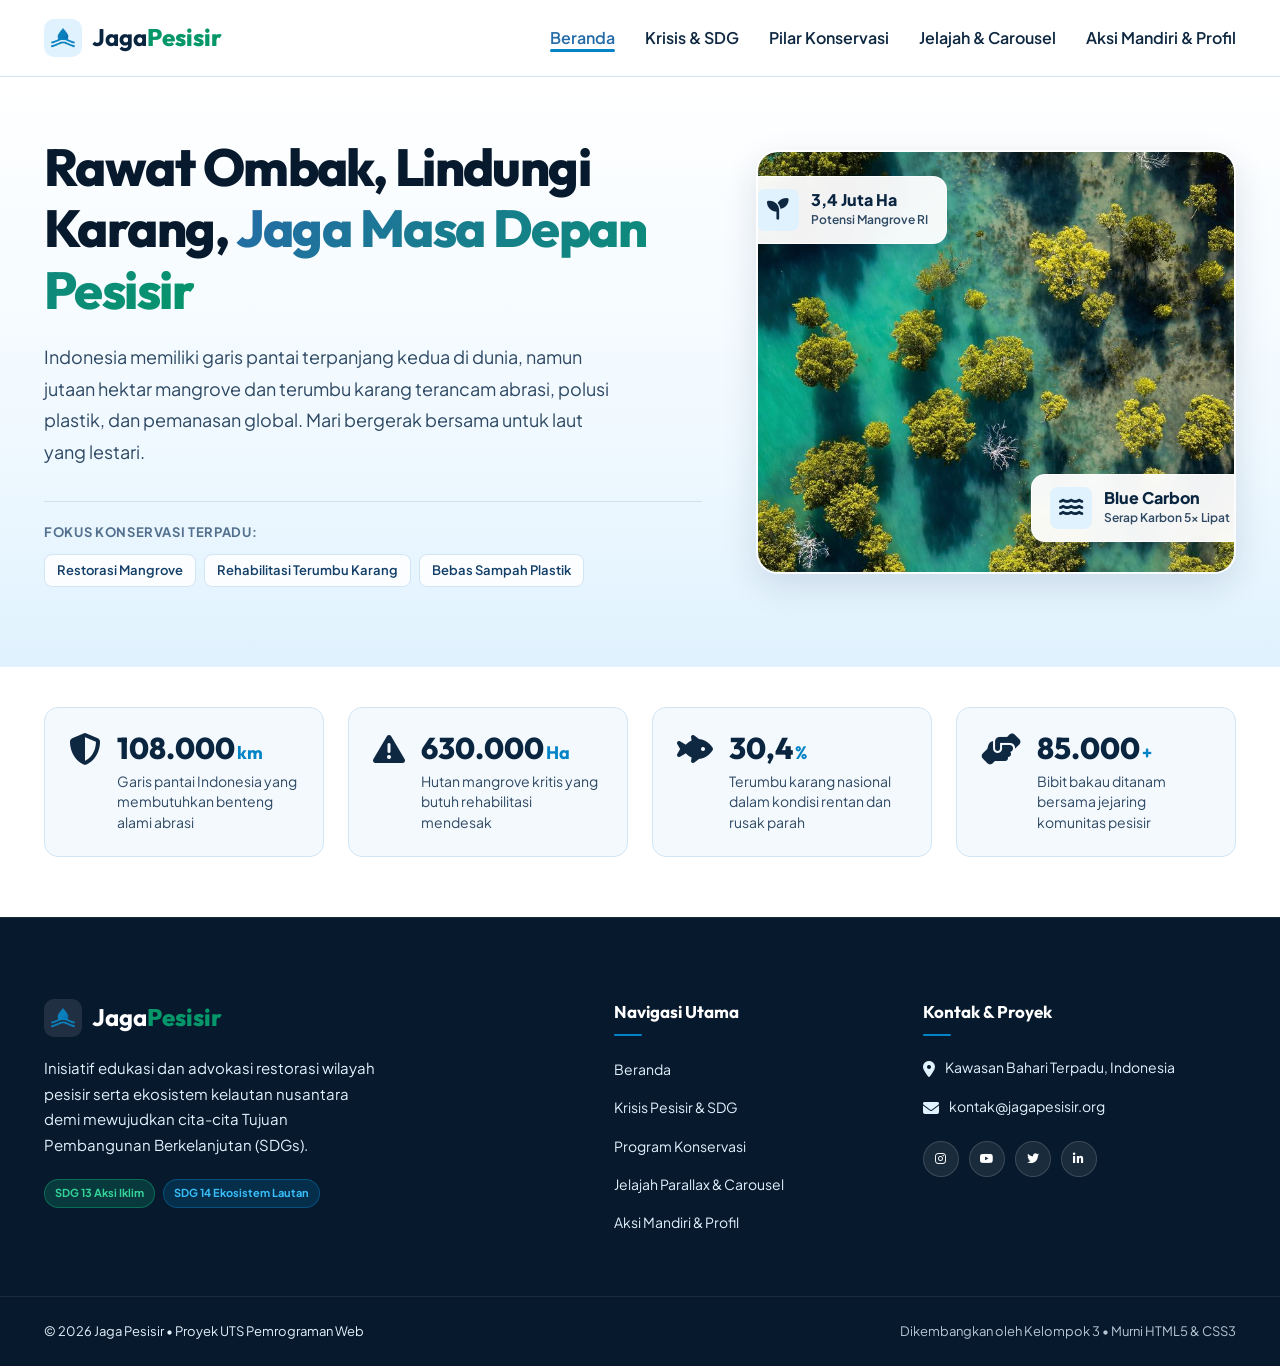
==== index.html @ f7323a71 "memperbaiki bagian navigasi bar dan tim pengembang proyek serta penambahan gambar pada pilar" ====
<!DOCTYPE html>
<html lang="id">
<head>
  <meta charset="UTF-8">
  <meta name="viewport" content="width=device-width, initial-scale=1.0">
  <meta name="description" content="Jaga Pesisir - Platform edukasi dan aksi konservasi pesisir dan laut Indonesia untuk mendukung SDG 13 dan SDG 14.">
  <title>Jaga Pesisir | Beranda - Gerakan Konservasi Laut & Pesisir Nusantara</title>
  <link rel="stylesheet" href="style.css">
  <link rel="stylesheet" href="https://cdnjs.cloudflare.com/ajax/libs/font-awesome/6.4.0/css/all.min.css">
  <link href="https://fonts.googleapis.com/css2?family=Plus+Jakarta+Sans:wght@400;500;600;700;800&family=Outfit:wght@400;600;700;800&display=swap" rel="stylesheet">
</head>
<body>
  <header class="site-header">
    <div class="container header-container">
      <a href="index.html" class="brand-logo" aria-label="Beranda Jaga Pesisir">
        <img src="images/logo-icon.png" alt="Logo Jaga Pesisir" class="logo-icon">
        <span class="logo-text">Jaga<strong>Pesisir</strong></span>
      </a>

      <!-- Checkbox Hack untuk Navigasi Mobile Bebas JS -->
      <input type="checkbox" id="nav-toggle" class="nav-toggle" aria-label="Buka navigasi menu">
      <label for="nav-toggle" class="nav-toggle-label" aria-hidden="true">
        <span class="hamburger-bar"></span>
        <span class="hamburger-bar"></span>
        <span class="hamburger-bar"></span>
      </label>

      <nav class="main-navigation" aria-label="Navigasi Utama">
        <ul class="nav-menu">
          <li class="nav-item"><a href="index.html" class="nav-link active">Beranda</a></li>
          <li class="nav-item"><a href="edukasi.html" class="nav-link">Krisis & SDG</a></li>
          <li class="nav-item"><a href="panduan.html" class="nav-link">Pilar Konservasi</a></li>
          <li class="nav-item"><a href="ekspedisi.html" class="nav-link">Jelajah & Carousel</a></li>
          <li class="nav-item"><a href="tentang.html" class="nav-link">Aksi Mandiri & Profil</a></li>
        </ul>
      </nav>
    </div>
  </header>

  <main>

<!-- SECTION 1: HERO -->
    <section id="beranda" class="hero-section">
      <div class="container hero-grid">

        <div class="hero-content">
          <h1 class="hero-title">
            Rawat Ombak, Lindungi Karang, <span class="gradient-text">Jaga Masa Depan Pesisir</span>
          </h1>

          <p class="hero-description">
            Indonesia memiliki garis pantai terpanjang kedua di dunia, namun jutaan hektar mangrove dan terumbu karang terancam abrasi, polusi plastik, dan pemanasan global. Mari bergerak bersama untuk laut yang lestari.
          </p>

          <div class="hero-trust">
            <span class="trust-label">Fokus Konservasi Terpadu:</span>
            <div class="trust-tags">
              <span class="tag-item">Restorasi Mangrove</span>
              <span class="tag-item">Rehabilitasi Terumbu Karang</span>
              <span class="tag-item">Bebas Sampah Plastik</span>
            </div>
          </div>
        </div>

        <div class="hero-visual">
          <div class="hero-image-card">
            <img
              src="images/hero-coastal.jpg"
              alt="Pemandangan pelestarian hutan mangrove dan ekosistem pesisir laut Indonesia"
              class="hero-img"
            >

            <div class="floating-badge badge-top-left">
              <span class="badge-icon-wrap" aria-hidden="true">
                <i class="fa-solid fa-seedling"></i>
              </span>
              <div>
                <strong class="badge-title">3,4 Juta Ha</strong>
                <span class="badge-sub">Potensi Mangrove RI</span>
              </div>
            </div>

            <div class="floating-badge badge-bottom-right">
              <span class="badge-icon-wrap" aria-hidden="true">
                <i class="fa-solid fa-water"></i>
              </span>
              <div>
                <strong class="badge-title">Blue Carbon</strong>
                <span class="badge-sub">Serap Karbon 5x Lipat</span>
              </div>
            </div>
          </div>
        </div>
        
      </div>
    </section>

    <!-- SECTION 2: STATISTIK & FAKTA CEPAT -->
    <section class="stats-section">
      <div class="container">
        <div class="stats-grid">
          <article class="stat-card">
            <span class="stat-icon" aria-hidden="true">
              <i class="fa-solid fa-shield-halved"></i>
            </span>
            <div class="stat-info">
              <h3 class="stat-number">108.000<span class="stat-unit">km</span></h3>
              <p class="stat-desc">Garis pantai Indonesia yang membutuhkan benteng alami abrasi</p>
            </div>
          </article>

          <article class="stat-card">
            <span class="stat-icon" aria-hidden="true">
              <i class="fa-solid fa-triangle-exclamation"></i>
            </span>
            <div class="stat-info">
              <h3 class="stat-number">630.000<span class="stat-unit">Ha</span></h3>
              <p class="stat-desc">Hutan mangrove kritis yang butuh rehabilitasi mendesak</p>
            </div>
          </article>

          <article class="stat-card">
            <span class="stat-icon" aria-hidden="true">
              <i class="fa-solid fa-fish-fins"></i>
            </span>
            <div class="stat-info">
              <h3 class="stat-number">30,4<span class="stat-unit">%</span></h3>
              <p class="stat-desc">Terumbu karang nasional dalam kondisi rentan dan rusak parah</p>
            </div>
          </article>

          <article class="stat-card">
            <span class="stat-icon" aria-hidden="true">
              <i class="fa-solid fa-handshake-angle"></i>
            </span>
            <div class="stat-info">
              <h3 class="stat-number">85.000<span class="stat-unit">+</span></h3>
              <p class="stat-desc">Bibit bakau ditanam bersama jejaring komunitas pesisir</p>
            </div>
          </article>
        </div>
      </div>
    </section>

  </main>

  <footer class="site-footer">
    <div class="container footer-grid">
      <div class="footer-col-main">
        <a href="index.html" class="brand-logo footer-logo" aria-label="Beranda Jaga Pesisir">
          <img src="images/logo-icon.png" alt="Logo Jaga Pesisir" class="logo-icon">
          <span class="logo-text">Jaga<strong>Pesisir</strong></span>
        </a>
        <p class="footer-tagline">
          Inisiatif edukasi dan advokasi restorasi wilayah pesisir serta ekosistem kelautan nusantara demi mewujudkan cita-cita Tujuan Pembangunan Berkelanjutan (SDGs).
        </p>
        <div class="sdg-mini-badges">
          <span class="mini-sdg sdg-13-tag">SDG 13 Aksi Iklim</span>
          <span class="mini-sdg sdg-14-tag">SDG 14 Ekosistem Lautan</span>
        </div>
      </div>

      <div class="footer-col">
        <h4 class="footer-heading">Navigasi Utama</h4>
        <ul class="footer-links">
          <li><a href="index.html">Beranda</a></li>
          <li><a href="edukasi.html">Krisis Pesisir & SDG</a></li>
          <li><a href="panduan.html">Program Konservasi</a></li>
          <li><a href="ekspedisi.html">Jelajah Parallax & Carousel</a></li>
          <li><a href="tentang.html">Aksi Mandiri & Profil</a></li>
        </ul>
      </div>

      <div class="footer-col">
        <h4 class="footer-heading">Kontak & Proyek</h4>

        <p class="footer-contact-item">
          <span class="contact-icon"><i class="fa-solid fa-location-dot"></i></span>
          Kawasan Bahari Terpadu, Indonesia
        </p>

        <p class="footer-contact-item">
          <span class="contact-icon"><i class="fa-solid fa-envelope"></i></span>
          kontak@jagapesisir.org
        </p>

        <div class="social-links">
          <a href="#" target="_blank" class="social-btn" aria-label="Instagram"><i class="fa-brands fa-instagram"></i></a>
          <a href="#" target="_blank" class="social-btn" aria-label="YouTube"><i class="fa-brands fa-youtube"></i></a>
          <a href="#" target="_blank" class="social-btn" aria-label="X (Twitter)"><i class="fa-brands fa-twitter"></i></a>
          <a href="#" target="_blank" class="social-btn" aria-label="LinkedIn"><i class="fa-brands fa-linkedin-in"></i></a>
        </div>
      </div>
    </div>

    <div class="footer-bottom">
      <div class="container footer-bottom-flex">
        <p>&copy; 2026 Jaga Pesisir &bull; Proyek UTS Pemrograman Web</p>
        <p class="footer-subtext">Dikembangkan oleh Kelompok 3 &bull; Murni HTML5 & CSS3</p>
      </div>
    </div>
  </footer>

</body>
</html>
---- style.css ----
/* ==========================================================================
   JAGA PESISIR - STYLESHEET
   Konservasi Ekosistem Pesisir & Laut Indonesia (SDG 13 & SDG 14)
   Aturan: Murni CSS3, Flexbox & Grid, Animasi CSS3, Tanpa JS, Tanpa Framework
   Catatan: Dilarang menggunakan warna hitam pekat (#000000)
   ========================================================================== */

/* --------------------------------------------------------------------------
   1. CSS VARIABLES (Sistem Desain & Palet Warna Samudra)
   -------------------------------------------------------------------------- */
:root {
  /* Palet Warna Biru Laut & Samudra (Bebas dari #000000) */
  --color-marine-950: #07192c;   /* Navy samudra terdalam (pengganti hitam) */
  --color-marine-900: #0a2540;   /* Biru bahari malam */
  --color-marine-850: #0d3154;   /* Navy biru permukaan dalam */
  --color-marine-800: #123e68;   /* Biru terumbu dalam */
  --color-marine-700: #1a5286;   /* Biru laut lepas */
  --color-marine-600: #256ba8;   /* Biru ombak */
  --color-marine-500: #0284c7;   /* Biru langit laut */
  --color-marine-400: #38bdf8;   /* Biru riak ombak */
  --color-marine-100: #e0f2fe;   /* Busa laut sangat muda */
  --color-marine-50:  #f0f9ff;   /* Putih tint biru samudra */

  /* Palet Hijau Mangrove (Konservasi & SDG 13) */
  --color-mangrove-800: #064e3b;
  --color-mangrove-600: #059669;
  --color-mangrove-500: #10b981;
  --color-mangrove-100: #d1fae5;
  --color-mangrove-50:  #ecfdf5;

  /* Palet Terumbu Karang & Aksen (SDG 14 & Kehangatan Pesisir) */
  --color-coral-600: #dc2626;
  --color-coral-500: #ea580c;
  --color-coral-400: #f97316;
  --color-sand-500:  #f59e0b;
  --color-sand-100:  #fef3c7;
  --color-sand-50:   #fffbeb;

  /* Teks & Latar Belakang (Non-Black Tinted) */
  --color-text-main:    #0f2842; /* Teks utama: Biru navy pekat elegan */
  --color-text-muted:   #2e4964; /* Teks sekunder: Biru slate laut */
  --color-text-subtle:  #53718e; /* Teks keterangan kecil */
  --color-bg-light:     #f4f9fd; /* Background lembut */
  --color-bg-white:     #ffffff; /* Putih bersih */
  --color-border:       #d2e5f5; /* Garis batas laut tipis */
  --color-border-hover: #7dd3fc; /* Garis batas saat hover */

  /* Shadow Bernuansa Biru Samudra (Tanpa #000000) */
  --shadow-sm:  0 2px 8px rgba(10, 37, 64, 0.06);
  --shadow-md:  0 6px 20px rgba(10, 37, 64, 0.08);
  --shadow-lg:  0 12px 35px rgba(10, 37, 64, 0.12);
  --shadow-glow: 0 0 25px rgba(2, 132, 199, 0.25);

  /* Tipografi */
  --font-primary: 'Plus Jakarta Sans', -apple-system, BlinkMacSystemFont, sans-serif;
  --font-heading: 'Outfit', 'Plus Jakarta Sans', sans-serif;

  /* Layout Container */
  --container-max: 1240px;
  --radius-sm: 8px;
  --radius-md: 14px;
  --radius-lg: 22px;
  --radius-full: 9999px;
  --transition: all 0.3s cubic-bezier(0.16, 1, 0.3, 1);
}

/* --------------------------------------------------------------------------
   2. RESET & DASAR ELEMEN
   -------------------------------------------------------------------------- */
*,
*::before,
*::after {
  box-sizing: border-box;
  margin: 0;
  padding: 0;
}

html {
  font-size: 16px;
  scroll-behavior: smooth;
  scroll-padding-top: 80px;
}

body {
  font-family: var(--font-primary);
  color: var(--color-text-main);
  background-color: var(--color-bg-light);
  line-height: 1.65;
  -webkit-font-smoothing: antialiased;
  overflow-x: hidden;
}

img, svg {
  display: block;
  max-width: 100%;
}

a {
  color: inherit;
  text-decoration: none;
  transition: var(--transition);
}

ul {
  list-style: none;
}

button, input, select, textarea {
  font-family: inherit;
}

/* --------------------------------------------------------------------------
   3. STRUKTUR CONTAINER & UTILITY
   -------------------------------------------------------------------------- */
.container {
  width: 100%;
  max-width: var(--container-max);
  margin-left: auto;
  margin-right: auto;
  padding-left: 24px;
  padding-right: 24px;
}

.text-center {
  text-align: center;
}

.section-header {
  margin-bottom: 56px;
  max-width: 760px;
  margin-left: auto;
  margin-right: auto;
}

.section-title {
  font-family: var(--font-heading);
  font-size: 2.375rem;
  font-weight: 800;
  color: var(--color-marine-900);
  line-height: 1.25;
  margin-bottom: 16px;
  letter-spacing: -0.02em;
}

.section-subtitle {
  font-size: 1.0625rem;
  color: var(--color-text-muted);
  line-height: 1.7;
}

/* --------------------------------------------------------------------------
   4. HEADER & NAVIGASI (Murni CSS & Checkbox Toggle)
   -------------------------------------------------------------------------- */
.site-header {
  position: sticky;
  top: 0;
  z-index: 1000;
  background: rgba(255, 255, 255, 0.94);
  backdrop-filter: blur(12px);
  -webkit-backdrop-filter: blur(12px);
  border-bottom: 1px solid var(--color-border);
  transition: var(--transition);
}

.header-container {
  display: flex;
  align-items: center;
  justify-content: space-between;
  height: 76px;
}

.brand-logo {
  display: flex;
  align-items: center;
  gap: 10px;
  font-family: var(--font-heading);
  font-size: 1.5rem;
  color: var(--color-marine-900);
  font-weight: 700;
}

.logo-icon {
  width: 38px;
  height: 38px;
  color: var(--color-marine-500);
  display: flex;
  object-fit: contain;
  align-items: center;
  justify-content: center;
  border-radius: 10px;
  background: var(--color-marine-100);
  padding: 6px;
  transition: transform 0.3s ease;
}

.brand-logo:hover .logo-icon {
  transform: rotate(-8deg) scale(1.08);
}

.logo-text strong {
  color: var(--color-mangrove-600);
  font-weight: 800;
}

/* Checkbox Toggle Navigation untuk Mobile (Bebas JS) */
.nav-toggle {
  display: none;
}

.nav-toggle-label {
  display: none;
  cursor: pointer;
  flex-direction: column;
  justify-content: space-between;
  width: 28px;
  height: 20px;
  z-index: 1010;
}

.hamburger-bar {
  display: block;
  height: 3px;
  width: 100%;
  background-color: var(--color-marine-900);
  border-radius: 4px;
  transition: all 0.3s ease-in-out;
}

.main-navigation {
  display: flex;
  align-items: center;
}

.nav-menu {
  display: flex;
  align-items: center;
  gap: 30px;
}

.nav-link {
  position: relative;
  color: var(--color-text-main);
  text-decoration: none;
  font-weight: 600; /* Ketebalan dibuat tetap 600 agar lebar teks tidak berubah */
  transition: color 0.3s ease;
}

/* 2. Garis Indikator Bawah (Kondisi Awal) */
.nav-link::after {
  content: "";
  position: absolute;
  bottom: -4px;
  left: 0;
  width: 0;
  height: 3px;
  background-color: var(--color-marine-500);
  border-radius: var(--radius-full, 2px);
  transition: width 0.3s ease;
}

/* 3. Tampilan saat di-Hover ATAU Aktif (Hanya ubah WARNA) */
.nav-link:hover,
.nav-link.active {
  color: var(--color-marine-600);
  /* font-weight dihapus di sini agar tidak memicu dorongan ke menu lain */
}

/* 4. Garis Bawah Memanjang saat di-Hover ATAU Aktif */
.nav-link:hover::after,
.nav-link.active::after {
  width: 100%;
}

/* 5. Tampilan Mobile (Layar <= 1024px) */
@media (max-width: 1024px) {
  .nav-link:hover,
  .nav-link.active {
    background-color: var(--color-marine-100);
    color: var(--color-marine-800);
    padding-left: 16px;
    border-left: 4px solid var(--color-marine-600);
    border-radius: var(--radius-sm);
  }

  .nav-link:hover::after,
  .nav-link.active::after {
    display: none;
  }
}

/* --------------------------------------------------------------------------
   5. BUTTONS & PILLS
   -------------------------------------------------------------------------- */
.btn {
  display: inline-flex;
  align-items: center;
  justify-content: center;
  gap: 10px;
  font-size: 1rem;
  font-weight: 700;
  padding: 14px 28px;
  border-radius: var(--radius-full);
  border: 2px solid transparent;
  cursor: pointer;
  transition: var(--transition);
}

.btn-primary {
  background: linear-gradient(135deg, var(--color-marine-600) 0%, var(--color-marine-500) 100%);
  color: var(--color-bg-white);
  box-shadow: 0 8px 24px rgba(2, 132, 199, 0.35);
}

.btn-primary:hover {
  transform: translateY(-3px);
  box-shadow: 0 12px 30px rgba(2, 132, 199, 0.48);
  background: linear-gradient(135deg, var(--color-marine-700) 0%, var(--color-marine-600) 100%);
}

.btn-secondary {
  background-color: rgba(255, 255, 255, 0.9);
  color: var(--color-marine-900);
  border: 2px solid var(--color-border);
  box-shadow: var(--shadow-sm);
}

.btn-secondary:hover {
  background-color: var(--color-marine-100);
  border-color: var(--color-marine-400);
  color: var(--color-marine-600);
  transform: translateY(-2px);
}

.btn-arrow {
  width: 18px;
  height: 18px;
  transition: transform 0.25s ease;
}

.btn:hover .btn-arrow {
  transform: translateX(4px);
}

/* Pill Badges */
.sdg-pill-group {
  display: flex;
  flex-wrap: wrap;
  gap: 10px;
  margin-bottom: 22px;
}

.badge-pill {
  display: inline-flex;
  align-items: center;
  gap: 8px;
  padding: 6px 14px;
  border-radius: var(--radius-full);
  font-size: 0.8125rem;
  font-weight: 700;
  letter-spacing: 0.02em;
}

.sdg-13-pill {
  background-color: var(--color-mangrove-100);
  color: var(--color-mangrove-800);
  border: 1px solid rgba(16, 185, 129, 0.35);
}

.sdg-14-pill {
  background-color: var(--color-marine-100);
  color: var(--color-marine-700);
  border: 1px solid rgba(2, 132, 199, 0.35);
}

.badge-dot {
  width: 8px;
  height: 8px;
  border-radius: 50%;
  background-color: currentColor;
  position: relative;
  display: inline-block;
  animation: pulseGlow 2s infinite ease-in-out;
}

@keyframes pulseGlow {
  0% { transform: scale(0.95); opacity: 0.7; }
  50% { transform: scale(1.3); opacity: 1; }
  100% { transform: scale(0.95); opacity: 0.7; }
}

/* --------------------------------------------------------------------------
   6. HERO SECTION DENGAN EFEK ANIMASI VISUAL CSS
   -------------------------------------------------------------------------- */
.hero-section {
  position: relative;
  padding-top: 60px;
  padding-bottom: 80px;
  background: linear-gradient(180deg, #ffffff 0%, var(--color-marine-50) 60%, var(--color-marine-100) 100%);
  overflow: hidden;
}

.hero-grid {
  display: grid;
  grid-template-columns: 1.15fr 0.85fr;
  align-items: center;
  gap: 48px;
}

.hero-title {
  font-family: var(--font-heading);
  font-size: 3.25rem;
  font-weight: 800;
  line-height: 1.18;
  color: var(--color-marine-950);
  letter-spacing: -0.03em;
  margin-bottom: 20px;
}

.gradient-text {
  background: linear-gradient(135deg, var(--color-marine-600) 0%, var(--color-mangrove-600) 100%);
  -webkit-background-clip: text;
  -webkit-text-fill-color: transparent;
}

.hero-description {
  font-size: 1.125rem;
  color: var(--color-text-muted);
  line-height: 1.75;
  margin-bottom: 34px;
  max-width: 580px;
}

.hero-cta-group {
  display: flex;
  flex-wrap: wrap;
  gap: 16px;
  margin-bottom: 40px;
}

.hero-trust {
  padding-top: 20px;
  border-top: 1px solid rgba(18, 62, 104, 0.12);
}

.trust-label {
  display: block;
  font-size: 0.8125rem;
  font-weight: 700;
  text-transform: uppercase;
  color: var(--color-text-subtle);
  letter-spacing: 0.05em;
  margin-bottom: 10px;
}

.trust-tags {
  display: flex;
  flex-wrap: wrap;
  gap: 8px;
}

.tag-item {
  display: inline-block;
  padding: 5px 12px;
  font-size: 0.8125rem;
  font-weight: 600;
  color: var(--color-marine-800);
  background-color: rgba(255, 255, 255, 0.85);
  border: 1px solid var(--color-border);
  border-radius: var(--radius-sm);
}

/* Styling Kartu Gambar Hero */
.hero-image-card {
  position: relative;
  max-width: 480px;
  margin-left: auto;
  border-radius: var(--radius-lg);
  overflow: hidden;
  box-shadow: var(--shadow-lg);
  border: 2px solid rgba(255, 255, 255, 0.8);
}

.hero-img {
  width: 100%;
  height: 420px;
  object-fit: cover; /* Menjaga proporsi gambar agar tidak terdistorsi/gepeng */
  display: block;
}

/* Floating Badges Animasi Mengapung */
.floating-badge {
  position: absolute;
  z-index: 10;
  display: flex;
  align-items: center;
  gap: 12px;
  padding: 12px 18px;
  background: rgba(255, 255, 255, 0.95);
  backdrop-filter: blur(8px);
  -webkit-backdrop-filter: blur(8px);
  border-radius: var(--radius-md);
  border: 1px solid rgba(255, 255, 255, 0.8);
  box-shadow: 0 10px 25px rgba(10, 37, 64, 0.15);
  transition: transform 0.3s ease;
}

.badge-top-left {
  top: 24px;
  left: -20px;
  animation: floatBadgeA 5s ease-in-out infinite alternate;
}

.badge-bottom-right {
  bottom: 30px;
  right: -15px;
  animation: floatBadgeB 6s ease-in-out infinite alternate;
}


.badge-icon-wrap {
  display: flex;
  align-items: center;
  justify-content: center;
  width: 42px;
  height: 42px;
  border-radius: var(--radius-sm);
  background-color: var(--color-marine-100);
  font-size: 1.35rem;
}

.badge-title {
  display: block;
  font-size: 1rem;
  font-weight: 800;
  color: var(--color-marine-900);
  line-height: 1.2;
}

.badge-sub {
  display: block;
  font-size: 0.75rem;
  color: var(--color-text-muted);
  font-weight: 600;
}

/* Hero Bottom Wave Divider */
.section-wave-divider {
  position: absolute;
  bottom: -1px;
  left: 0;
  width: 100%;
  line-height: 0;
  color: var(--color-bg-white);
}

.section-wave-divider svg {
  width: 100%;
  height: 48px;
}

/* --------------------------------------------------------------------------
   7. STATISTIK & FAKTA CEPAT
   -------------------------------------------------------------------------- */
.stats-section {
  background-color: var(--color-bg-white);
  padding: 40px 0 60px;
}

.stats-grid {
  display: grid;
  grid-template-columns: repeat(4, 1fr);
  gap: 24px;
}

.stat-card {
  display: flex;
  align-items: flex-start;
  gap: 16px;
  padding: 24px;
  background-color: var(--color-bg-light);
  border: 1px solid var(--color-border);
  border-radius: var(--radius-md);
  transition: var(--transition);
}

.stat-card:hover {
  transform: translateY(-5px);
  background-color: #ffffff;
  border-color: var(--color-marine-400);
  box-shadow: var(--shadow-md);
}

.stat-icon {
  font-size: 2rem;
  line-height: 1;
}

.stat-number {
  font-family: var(--font-heading);
  font-size: 1.875rem;
  font-weight: 800;
  color: var(--color-marine-900);
  line-height: 1.1;
  margin-bottom: 6px;
}

.stat-unit {
  font-size: 1.125rem;
  color: var(--color-marine-500);
  font-weight: 700;
  margin-left: 2px;
}

.stat-desc {
  font-size: 0.875rem;
  color: var(--color-text-muted);
  line-height: 1.45;
}

/* --------------------------------------------------------------------------
   8. KRISIS & ANCAMAN PESISIR
   -------------------------------------------------------------------------- */
.threats-section {
  padding: 100px 0;
  background-color: var(--color-bg-light);
}

.threats-grid {
  display: grid;
  grid-template-columns: repeat(4, 1fr);
  gap: 24px;
}

.threat-card-banner {
  height: 140px;
  background-size: cover;
  background-position: center;
  position: relative;
  display: flex;
  align-items: flex-end;
  padding: 16px;
}

.threat-card {
  background-color: var(--color-bg-white);
  border-radius: var(--radius-lg);
  border: 1px solid var(--color-border);
  box-shadow: var(--shadow-sm);
  transition: var(--transition);
  position: relative;
  overflow: hidden;
  padding: 0; /* Diubah dari padding lama */
}

.threat-card::before {
  content: '';
  position: absolute;
  top: 0;
  left: 0;
  width: 100%;
  height: 4px;
  background: linear-gradient(90deg, var(--color-coral-400), var(--color-coral-600));
  opacity: 0;
  transition: opacity 0.3s ease;
  z-index: 2;
}

.threat-card:hover {
  transform: translateY(-8px);
  box-shadow: var(--shadow-lg);
  border-color: rgba(220, 38, 38, 0.25);
}

.threat-card:hover::before {
  opacity: 1;
}

.threat-card-inner {
  display: flex;
  flex-direction: column;
  padding: 20px; /* Ditambahkan agar teks ada jaraknya */
}

.threat-badge {
  position: absolute;
  top: 12px;
  right: 12px;
  background: rgba(255, 255, 255, 0.92);
  color: var(--color-marine-900);
  font-weight: 700;
  font-size: 0.8rem;
  padding: 4px 10px;
  border-radius: var(--radius-full);
  margin-bottom: 0;
}

.threat-icon-box {
  width: 42px;
  height: 42px;
  border-radius: 10px;
  background-color: #fee2e2;
  color: #b91c1c;
  display: flex;
  align-items: center;
  justify-content: center;
  font-size: 1.2rem;
  margin-bottom: 0; 
  transition: transform 0.35s cubic-bezier(0.34, 1.56, 0.64, 1);
}

.threat-card:hover .threat-icon-box {
  transform: scale(1.1) rotate(5deg);
}

.threat-title {
  font-family: var(--font-heading);
  font-size: 1.25rem;
  font-weight: 700;
  color: var(--color-marine-950);
  line-height: 1.35;
  margin-bottom: 12px;
}

.threat-text {
  font-size: 0.9375rem;
  color: var(--color-text-muted);
  line-height: 1.6;
  margin-bottom: 24px;
  flex-grow: 1;
}

.threat-meta {
  display: flex;
  flex-direction: column;
  gap: 6px;
  padding-top: 16px;
  border-top: 1px dashed var(--color-border);
}

.meta-tag {
  display: inline-block;
  align-self: flex-start;
  font-size: 0.6875rem;
  font-weight: 700;
  padding: 3px 8px;
  border-radius: 4px;
  text-transform: uppercase;
}

.impact-critical {
  background-color: #fee2e2;
  color: #991b1b;
}

.meta-status {
  font-size: 0.8125rem;
  font-weight: 700;
  color: var(--color-marine-900);
}

/* --------------------------------------------------------------------------
   9. PROGRAM AKSI KONSERVASI (SCROLL OVERLAPPING CARDS EFFECT)
   -------------------------------------------------------------------------- */
.programs-section.overlapping-section {
  padding: 100px 0 140px;
  background-color: var(--color-bg-light);
  position: relative;
  z-index: 10;
}

.stacking-cards-container {
  display: flex;
  flex-direction: column;
  gap: 48px;
  max-width: 1060px;
  margin: 0 auto;
  position: relative;
}

/* Kartu Overlapping Sticky Deck (Scroll Overlapping Cards) */
.stack-card {
  position: sticky;
  top: 110px;
  background: #ffffff;
  border-radius: var(--radius-lg);
  border: 1px solid var(--color-border);
  box-shadow: 0 -12px 35px rgba(7, 25, 44, 0.08), var(--shadow-lg);
  padding: 44px 44px;
  margin-bottom: 30px;
  transition: transform 0.3s ease, box-shadow 0.3s ease;
  overflow: hidden;
}

/* Staggered Sticky Offset & Layering */
.stack-card-1 {
  top: 100px;
  z-index: 1;
  border-top: 5px solid var(--color-mangrove-600);
}

.stack-card-2 {
  top: 130px;
  z-index: 2;
  border-top: 5px solid var(--color-marine-500);
}

.stack-card-3 {
  top: 160px;
  z-index: 3;
  border-top: 5px solid var(--color-sand-500);
}

.stack-card-4 {
  top: 190px;
  z-index: 4;
  border-top: 5px solid #6366f1;
}

.stack-card-badge-row {
  display: flex;
  justify-content: space-between;
  align-items: center;
  margin-bottom: 22px;
  padding-bottom: 14px;
  border-bottom: 1px dashed var(--color-border);
}

.stack-step-pill {
  font-family: var(--font-heading);
  font-size: 0.8125rem;
  font-weight: 800;
  text-transform: uppercase;
  letter-spacing: 0.06em;
  color: var(--color-marine-600);
  background: var(--color-marine-100);
  padding: 6px 16px;
  border-radius: var(--radius-full);
}

.stack-sdg-tag {
  font-size: 0.8125rem;
  font-weight: 700;
  color: var(--color-text-subtle);
}

.stack-card-content {
  display: grid;
  grid-template-columns: 1.4fr 0.8fr;
  gap: 40px;
  align-items: center;
}

.stack-title {
  font-family: var(--font-heading);
  font-size: 1.625rem;
  font-weight: 800;
  color: var(--color-marine-950);
  line-height: 1.3;
  margin-bottom: 14px;
}

.stack-desc {
  font-size: 1rem;
  color: var(--color-text-muted);
  line-height: 1.7;
  margin-bottom: 24px;
}

.stack-metrics-grid {
  display: grid;
  grid-template-columns: repeat(2, 1fr);
  gap: 16px;
  margin-bottom: 28px;
}

.metric-box {
  background: var(--color-marine-50);
  border: 1px solid var(--color-border);
  padding: 16px 20px;
  border-radius: var(--radius-md);
  display: flex;
  flex-direction: column;
}

.metric-box strong {
  font-family: var(--font-heading);
  font-size: 1.35rem;
  font-weight: 800;
  color: var(--color-marine-900);
  margin-bottom: 2px;
}

.metric-box span {
  font-size: 0.8125rem;
  color: var(--color-text-muted);
  font-weight: 600;
}

.stack-card-visual {
  height: 240px;
  border-radius: var(--radius-md);
  display: flex;
  flex-direction: column;
  align-items: center;
  justify-content: center;
  padding: 24px;
  text-align: center;
  color: #ffffff;
  position: relative;
  overflow: hidden;
  box-shadow: 0 10px 25px rgba(7, 25, 44, 0.12);
  background-size: contain;
  background-position: center;
  background-repeat: no-repeat;
}

.visual-mangrove {
  background: linear-gradient(135deg, var(--color-mangrove-800) 0%, var(--color-mangrove-600) 100%);
}

.visual-coral {
  background: linear-gradient(135deg, #0369a1 0%, #0891b2 100%);
}

.visual-cleanup {
  background: linear-gradient(135deg, #b45309 0%, #d97706 100%);
}

.visual-community {
  background: linear-gradient(135deg, #4338ca 0%, #6366f1 100%);
}

.stack-icon-big {
  font-size: 3.5rem;
  margin-bottom: 12px;
  filter: drop-shadow(0 4px 8px rgba(7, 25, 44, 0.2));
  transition: transform 0.3s ease;
}

.stack-card:hover .stack-icon-big {
  transform: scale(1.15) rotate(6deg);
}

.stack-visual-stats strong {
  display: block;
  font-family: var(--font-heading);
  font-size: 1.25rem;
  font-weight: 800;
}

.stack-visual-stats span {
  display: block;
  font-size: 0.8125rem;
  opacity: 0.9;
}

/* --------------------------------------------------------------------------
   10. HARMONISASI TARGET SDG 13 & 14
   -------------------------------------------------------------------------- */
.sdg-section {
  padding: 100px 0;
  background: linear-gradient(180deg, var(--color-bg-light) 0%, #eef7fc 100%);
}

.sdg-comparison-grid {
  display: grid;
  grid-template-columns: repeat(2, 1fr);
  gap: 36px;
}

.sdg-column {
  background-color: var(--color-bg-white);
  border-radius: var(--radius-lg);
  padding: 40px;
  box-shadow: var(--shadow-md);
  border: 1px solid var(--color-border);
  transition: var(--transition);
  position: relative;
}

.sdg-column:hover {
  transform: translateY(-6px);
  box-shadow: var(--shadow-lg);
}

.sdg-13-col {
  border-top: 6px solid var(--color-mangrove-600);
}

.sdg-14-col {
  border-top: 6px solid var(--color-marine-500);
}

.sdg-header-box {
  margin-bottom: 20px;
}

.sdg-brand {
  display: flex;
  align-items: center;
  gap: 12px;
  margin-bottom: 12px;
}

.sdg-code {
  font-family: var(--font-heading);
  font-size: 1.125rem;
  font-weight: 800;
  padding: 4px 12px;
  border-radius: 6px;
  color: #ffffff;
}

.sdg-13-col .sdg-code {
  background-color: var(--color-mangrove-600);
}

.sdg-14-col .sdg-code {
  background-color: var(--color-marine-500);
}

.sdg-name {
  font-size: 0.875rem;
  font-weight: 700;
  text-transform: uppercase;
  letter-spacing: 0.05em;
  color: var(--color-text-subtle);
}

.sdg-target-title {
  font-family: var(--font-heading);
  font-size: 1.625rem;
  font-weight: 800;
  color: var(--color-marine-950);
  line-height: 1.3;
}

.sdg-summary {
  font-size: 1rem;
  color: var(--color-text-muted);
  line-height: 1.65;
  margin-bottom: 30px;
  padding-bottom: 20px;
  border-bottom: 1px solid var(--color-border);
}

.sdg-points {
  display: flex;
  flex-direction: column;
  gap: 20px;
}

.sdg-point-item {
  display: flex;
  align-items: flex-start;
  gap: 16px;
}

.point-bullet {
  flex-shrink: 0;
  width: 28px;
  height: 28px;
  border-radius: 50%;
  display: flex;
  align-items: center;
  justify-content: center;
  font-size: 0.875rem;
  font-weight: 800;
  margin-top: 2px;
}

.sdg-13-col .point-bullet {
  background-color: var(--color-mangrove-100);
  color: var(--color-mangrove-800);
}

.sdg-14-col .point-bullet {
  background-color: var(--color-marine-100);
  color: var(--color-marine-700);
}

.sdg-point-item strong {
  display: block;
  font-size: 1rem;
  color: var(--color-marine-950);
  margin-bottom: 4px;
}

.sdg-point-item p {
  font-size: 0.875rem;
  color: var(--color-text-muted);
  line-height: 1.55;
}

/* --------------------------------------------------------------------------
   11. CEKLIS INTERAKTIF (MURNI CSS SELECTOR :checked)
   -------------------------------------------------------------------------- */
.interactive-section {
  padding: 100px 0;
  background-color: var(--color-bg-white);
}

.checklist-card {
  max-width: 860px;
  margin: 0 auto;
  background: var(--color-bg-light);
  border-radius: var(--radius-lg);
  border: 1px solid var(--color-border);
  box-shadow: var(--shadow-md);
  padding: 40px;
}

.checklist-form {
  display: flex;
  flex-direction: column;
  gap: 14px;
}

.check-item {
  display: flex;
  align-items: center;
  gap: 16px;
  padding: 18px 22px;
  background-color: #ffffff;
  border: 2px solid var(--color-border);
  border-radius: var(--radius-md);
  cursor: pointer;
  transition: all 0.25s ease;
  user-select: none;
}

.check-item:hover {
  border-color: var(--color-marine-400);
  transform: translateX(4px);
}

/* Sembunyikan default input checkbox */
.custom-checkbox {
  position: absolute;
  opacity: 0;
  pointer-events: none;
}

/* Kotak visual murni CSS */
.check-box-visual {
  flex-shrink: 0;
  width: 24px;
  height: 24px;
  border-radius: 6px;
  border: 2px solid var(--color-text-subtle);
  display: flex;
  align-items: center;
  justify-content: center;
  transition: all 0.25s ease;
  background-color: #ffffff;
}

.check-box-visual::after {
  content: '✓';
  font-size: 14px;
  font-weight: 800;
  color: #ffffff;
  opacity: 0;
  transform: scale(0.4);
  transition: all 0.2s ease;
}

.check-text-content {
  flex-grow: 1;
}

.check-text-content strong {
  display: block;
  font-size: 1rem;
  color: var(--color-marine-950);
  margin-bottom: 2px;
  transition: color 0.2s ease;
}

.check-text-content small {
  display: block;
  font-size: 0.8125rem;
  color: var(--color-text-muted);
}

.check-impact-tag {
  flex-shrink: 0;
  font-size: 0.75rem;
  font-weight: 700;
  padding: 4px 10px;
  border-radius: var(--radius-full);
  background-color: var(--color-marine-100);
  color: var(--color-marine-700);
  transition: all 0.2s ease;
}

/* Interaksi Pure CSS saat Checkbox Aktif (:checked) */
.custom-checkbox:checked + .check-box-visual {
  background-color: var(--color-mangrove-600);
  border-color: var(--color-mangrove-600);
}

.custom-checkbox:checked + .check-box-visual::after {
  opacity: 1;
  transform: scale(1);
}

.custom-checkbox:checked ~ .check-text-content strong {
  color: var(--color-mangrove-800);
}

.custom-checkbox:checked ~ .check-impact-tag {
  background-color: var(--color-mangrove-100);
  color: var(--color-mangrove-800);
  box-shadow: 0 0 10px rgba(16, 185, 129, 0.3);
}

.check-item:has(.custom-checkbox:checked) {
  border-color: var(--color-mangrove-500);
  background-color: var(--color-mangrove-50);
}

.checklist-feedback {
  margin-top: 30px;
  padding-top: 24px;
  border-top: 1px dashed var(--color-border);
}

.feedback-badge-box {
  display: flex;
  align-items: center;
  gap: 16px;
  padding: 18px 24px;
  border-radius: var(--radius-md);
  background: linear-gradient(135deg, var(--color-marine-900), var(--color-marine-800));
  color: #ffffff;
}

.feedback-icon {
  font-size: 2.2rem;
}

.feedback-text h4 {
  font-family: var(--font-heading);
  font-size: 1.125rem;
  font-weight: 700;
  margin-bottom: 4px;
}

.feedback-text p {
  font-size: 0.875rem;
  color: var(--color-marine-100);
}

/* --------------------------------------------------------------------------
   13. FOOTER
   -------------------------------------------------------------------------- */
.site-footer {
  background-color: var(--color-marine-950);
  color: #ffffff;
  padding-top: 80px;
  border-top: 1px solid rgba(255, 255, 255, 0.08);
}

.footer-grid {
  display: grid;
  grid-template-columns: 2fr 1fr 1.2fr;
  gap: 48px;
  padding-bottom: 60px;
}

.footer-logo {
  color: #ffffff;
  margin-bottom: 18px;
}

.footer-logo .logo-icon {
  background: rgba(255, 255, 255, 0.1);
  color: var(--color-marine-400);
}

.footer-tagline {
  font-size: 0.9375rem;
  color: var(--color-marine-100);
  line-height: 1.7;
  margin-bottom: 22px;
  max-width: 340px;
}

.sdg-mini-badges {
  display: flex;
  flex-wrap: wrap;
  gap: 8px;
}

.mini-sdg {
  font-size: 0.6875rem;
  font-weight: 700;
  padding: 4px 10px;
  border-radius: var(--radius-full);
}

.sdg-13-tag {
  background-color: rgba(16, 185, 129, 0.2);
  color: #34d399;
  border: 1px solid rgba(16, 185, 129, 0.4);
}

.sdg-14-tag {
  background-color: rgba(2, 132, 199, 0.2);
  color: #38bdf8;
  border: 1px solid rgba(2, 132, 199, 0.4);
}

.footer-heading {
  font-family: var(--font-heading);
  font-size: 1.0625rem;
  font-weight: 700;
  color: #ffffff;
  margin-bottom: 20px;
  position: relative;
  padding-bottom: 10px;
}

.footer-heading::after {
  content: '';
  position: absolute;
  bottom: 0;
  left: 0;
  width: 28px;
  height: 2px;
  background-color: var(--color-marine-500);
  border-radius: 2px;
}

.footer-links {
  display: flex;
  flex-direction: column;
  gap: 12px;
}

.footer-links a {
  font-size: 0.875rem;
  color: var(--color-marine-100);
  transition: transform 0.2s ease, color 0.2s ease;
  display: inline-block;
}

.footer-links a:hover {
  color: var(--color-marine-400);
  transform: translateX(4px);
}

.footer-contact-item {
  display: flex;
  align-items: flex-start;
  gap: 10px;
  font-size: 0.875rem;
  color: var(--color-marine-100);
  line-height: 1.6;
  margin-bottom: 14px;
}

.contact-icon {
  font-size: 1rem;
}

.social-links {
  display: flex;
  gap: 10px;
  margin-top: 20px;
}

.social-btn {
  display: flex;
  align-items: center;
  justify-content: center;
  width: 36px;
  height: 36px;
  border-radius: 50%;
  background: rgba(255, 255, 255, 0.08);
  color: #ffffff;
  font-size: 0.75rem;
  font-weight: 800;
  border: 1px solid rgba(255, 255, 255, 0.15);
  transition: var(--transition);
}

.social-btn:hover {
  background-color: var(--color-marine-500);
  border-color: var(--color-marine-400);
  transform: translateY(-3px);
}

.footer-bottom {
  border-top: 1px solid rgba(255, 255, 255, 0.08);
  padding: 24px 0;
  font-size: 0.8125rem;
  color: var(--color-marine-100);
}

.footer-bottom-flex {
  display: flex;
  align-items: center;
  justify-content: space-between;
  flex-wrap: wrap;
  gap: 14px;
}

.footer-subtext {
  opacity: 0.8;
}

/* --------------------------------------------------------------------------
   13.5. SEKSI JELAJAH KEDALAMAN SAMUDRA
   (Latar gradasi statis, sunbeam statis & gelembung naik, murni CSS3)
   -------------------------------------------------------------------------- */

/* SEKSI UTAMA JELAJAH PARALLAX KEDALAMAN SAMUDRA */
.parallax-experience-section {
  position: relative;
  min-height: 940px;
  padding: 100px 0 130px;
  background-color: var(--color-marine-950);
  overflow: hidden;
  color: #ffffff;
}

/* Lapisan 0: Background Samudra Dalam */
.parallax-deep-ocean-bg {
  position: absolute;
  inset: 0;
  z-index: 1;
  background-position: center top;
  background-repeat: no-repeat;
  background-size: cover;
  background-image: 
    radial-gradient(circle at 50% 15%, rgba(56, 189, 248, 0.35) 0%, transparent 60%),
    radial-gradient(circle at 85% 75%, rgba(16, 185, 129, 0.22) 0%, transparent 50%),
    linear-gradient(180deg, rgba(7, 25, 44, 0.82) 0%, rgba(10, 37, 64, 0.85) 60%, rgba(7, 25, 44, 0.98) 100%),
    linear-gradient(135deg, #07192c 0%, #0d3154 50%, #07192c 100%);
  pointer-events: none;
}

/* Lapisan Background Gambar Samudra Dalam */
.parallax-deep-ocean-bg {
  position: absolute;
  inset: 0;
  z-index: 1;
  background-image:
    linear-gradient(180deg, rgba(7, 25, 44, 0.75) 0%, rgba(10, 37, 64, 0.85) 60%, rgba(7, 25, 44, 0.95) 100%),
    url('images/parallax-bg.jpg'); /* Ganti dengan nama file gambar kamu */
  background-position: center;
  background-repeat: no-repeat;
  background-size: cover;
  pointer-events: none;
}

/* KONTEN FOREGROUND PARALLAX (Z-INDEX TERTINGGI) */
.parallax-experience-container {
  position: relative;
  z-index: 5;
}

.parallax-header {
  max-width: 800px;
  margin: 0 auto 60px;
}

.parallax-exp-title {
  font-family: var(--font-heading);
  font-size: 2.75rem;
  font-weight: 800;
  line-height: 1.25;
  color: #ffffff;
  margin-bottom: 18px;
  letter-spacing: -0.02em;
}

.gradient-aqua {
  background: linear-gradient(135deg, #38bdf8 0%, #34d399 100%);
  -webkit-background-clip: text;
  -webkit-text-fill-color: transparent;
}

.parallax-exp-subtitle {
  font-size: 1.1rem;
  color: var(--color-marine-100);
  line-height: 1.7;
}

/* GRID KARTU KEDALAMAN */
.depth-cards-grid {
  display: grid;
  grid-template-columns: repeat(3, 1fr);
  gap: 30px;
  margin-bottom: 70px;
}

.depth-card {
  background: rgba(10, 37, 64, 0.72);
  backdrop-filter: blur(14px);
  -webkit-backdrop-filter: blur(14px);
  border: 1px solid rgba(56, 189, 248, 0.28);
  border-radius: var(--radius-lg);
  padding: 34px 28px;
  box-shadow: 0 14px 40px rgba(7, 25, 44, 0.45);
  display: flex;
  flex-direction: column;
  transition: transform 0.35s cubic-bezier(0.16, 1, 0.3, 1), border-color 0.35s ease, box-shadow 0.35s ease;
  position: relative;
  overflow: hidden;
}

.depth-card::before {
  content: '';
  position: absolute;
  top: 0;
  left: 0;
  width: 100%;
  height: 3px;
  background: linear-gradient(90deg, #38bdf8, #34d399);
}

.depth-card:hover {
  transform: translateY(-12px) scale(1.02);
  border-color: rgba(56, 189, 248, 0.65);
  box-shadow: 0 20px 50px rgba(2, 132, 199, 0.35);
}

.depth-card-header {
  display: flex;
  justify-content: space-between;
  align-items: center;
  margin-bottom: 18px;
}

.depth-meter-tag {
  font-family: var(--font-heading);
  font-size: 0.8125rem;
  font-weight: 800;
  padding: 4px 12px;
  border-radius: var(--radius-full);
  background: rgba(56, 189, 248, 0.2);
  color: var(--color-marine-400);
  border: 1px solid rgba(56, 189, 248, 0.35);
}

.depth-icon {
  font-size: 1.75rem;
}

.depth-title {
  font-family: var(--font-heading);
  font-size: 1.35rem;
  font-weight: 700;
  color: #ffffff;
  margin-bottom: 12px;
  line-height: 1.35;
}

.depth-desc {
  font-size: 0.9375rem;
  color: var(--color-marine-100);
  line-height: 1.65;
  margin-bottom: 24px;
  flex-grow: 1;
}

.depth-stat-pill {
  padding: 10px 14px;
  border-radius: var(--radius-md);
  background: rgba(7, 25, 44, 0.65);
  border: 1px solid rgba(255, 255, 255, 0.1);
  font-size: 0.8125rem;
  color: var(--color-marine-100);
}

.depth-stat-pill strong {
  color: #38bdf8;
  display: block;
  font-size: 0.9375rem;
}

/* QUOTE DI BAWAH ZONA PARALLAX */
.parallax-quote-box {
  max-width: 840px;
  margin: 0 auto;
  padding: 40px 30px;
  background: rgba(10, 37, 64, 0.55);
  border-radius: var(--radius-lg);
  border: 1px solid rgba(255, 255, 255, 0.12);
  backdrop-filter: blur(10px);
  -webkit-backdrop-filter: blur(10px);
}

/* Teks kutipan & pill di dalam .parallax-quote-box */
.parallax-quote {
  font-family: var(--font-heading);
  font-size: 2.35rem;
  font-weight: 700;
  line-height: 1.35;
  color: #ffffff;
  margin-bottom: 18px;
  letter-spacing: -0.02em;
  text-shadow: 0 4px 18px rgba(7, 25, 44, 0.6);
}

.parallax-pills {
  display: flex;
  flex-wrap: wrap;
  justify-content: center;
  gap: 14px;
}

.parallax-pill {
  display: inline-flex;
  align-items: center;
  padding: 10px 22px;
  font-size: 0.9375rem;
  font-weight: 600;
  color: #ffffff;
  background: rgba(255, 255, 255, 0.12);
  border: 1px solid rgba(255, 255, 255, 0.22);
  border-radius: var(--radius-full);
  backdrop-filter: blur(8px);
  -webkit-backdrop-filter: blur(8px);
  box-shadow: 0 4px 16px rgba(7, 25, 44, 0.2);
  transition: transform 0.3s ease, background 0.3s ease;
}

.parallax-pill:hover {
  transform: translateY(-4px);
  background: rgba(255, 255, 255, 0.2);
}

/* --------------------------------------------------------------------------
   13.8. INFINITE CAROUSEL ANIMATION (MURNI CSS3)
   (Continuous horizontal marquee looping automatically without JS)
   -------------------------------------------------------------------------- */
.infinite-carousel-section {
  padding: 100px 0 110px;
  background: linear-gradient(180deg, var(--color-marine-950) 0%, #071f36 50%, var(--color-marine-900) 100%);
  color: #ffffff;
  overflow: hidden;
  position: relative;
  z-index: 15;
  margin-top: -30px;
  border-radius: 36px 36px 0 0;
  box-shadow: 0 -20px 50px rgba(7, 25, 44, 0.35);
}

.carousel-intro-container {
  margin-bottom: 50px;
}

/* Wrapper dengan efek fade di kedua sisi (Bebas hitam, memakai mask putih murni) */
.carousel-outer-wrapper {
  position: relative;
  width: 100%;
  overflow: hidden;
  padding: 20px 0 30px;
  mask-image: linear-gradient(to right, transparent 0%, #ffffff 8%, #ffffff 92%, transparent 100%);
  -webkit-mask-image: linear-gradient(to right, transparent 0%, #ffffff 8%, #ffffff 92%, transparent 100%);
}

/* Track yang meluncur tanpa henti secara horizontal (Infinite Marquee Loop) */
.carousel-track {
  display: flex;
  gap: 32px;
  width: max-content;
  animation: infiniteCarouselSlide 40s linear infinite;
  will-change: transform;
}

/* Interaktivitas: Pause animasi saat kursor diarahkan ke kartu */
.carousel-track:hover {
  animation-play-state: paused;
}

@keyframes infiniteCarouselSlide {
  0% {
    transform: translateX(0);
  }
  100% {
    /* 5 kartu pertama + jarak gap bergerak persis separuh total track */
    transform: translateX(calc(-50% - 16px));
  }
}

/* Kartu Carousel */
.carousel-card {
  width: 420px;
  min-height: 460px;
  flex-shrink: 0;
  background-size: cover;
  background-position: center;
  backdrop-filter: blur(12px);
  -webkit-backdrop-filter: blur(12px);
  border: 1px solid rgba(56, 189, 248, 0.25);
  border-radius: var(--radius-lg);
  padding: 28px 24px;
  display: flex;
  flex-direction: column;
  justify-content: space-between;
  box-shadow: 0 16px 45px rgba(7, 25, 44, 0.5);
  transition: transform 0.35s cubic-bezier(0.16, 1, 0.3, 1), border-color 0.35s ease,
  box-shadow 0.35s ease;
  position: relative;
  overflow: hidden;
}

.carousel-card::before {
  content: '';
  position: absolute;
  top: 0;
  left: 0;
  width: 100%;
  height: 4px;
}

.carousel-card.card-pantura::before { background: linear-gradient(90deg, #10b981, #059669); }
.carousel-card.card-kepri::before { background: linear-gradient(90deg, #38bdf8, #0284c7); }
.carousel-card.card-wakatobi::before { background: linear-gradient(90deg, #f59e0b, #ea580c); }
.carousel-card.card-rajaampat::before { background: linear-gradient(90deg, #10b981, #38bdf8); }
.carousel-card.card-banda::before { background: linear-gradient(90deg, #0284c7, #6366f1); }

.carousel-card:hover {
  transform: translateY(-8px) scale(1.02);
  border-color: rgba(56, 189, 248, 0.6);
  box-shadow: 0 22px 55px rgba(2, 132, 199, 0.35);
}
.exp-visual-icon {
  width: 48px;
  height: 48px;
  background: rgba(56, 189, 248, 0.15);
  border: 1px solid rgba(56, 189, 248, 0.35);
  color: var(--color-marine-400);
  border-radius: 12px;
  display: flex;
  align-items: center;
  justify-content: center;
  font-size: 1.35rem;
  margin: 14px 0;
  box-shadow: 0 4px 15px rgba(2, 132, 199, 0.2);
  transition: transform 0.3s ease, background-color 0.3s ease;
}

.carousel-card:hover .exp-visual-icon {
  transform: scale(1.1) rotate(5deg);
  background: var(--color-marine-500);
  color: #ffffff;
}

/* 3. Grid Metrics Glassmorphism Widget */
.exp-metrics {
  display: grid;
  grid-template-columns: 1fr 1fr;
  gap: 12px;
  margin: 16px 0;
}

.metric-item {
  background: rgba(255, 255, 255, 0.05);
  border: 1px solid rgba(255, 255, 255, 0.1);
  border-radius: 10px;
  padding: 10px 12px;
  backdrop-filter: blur(4px);
}

.metric-val {
  display: block;
  font-family: var(--font-heading);
  font-size: 1.1rem;
  font-weight: 800;
  color: var(--color-marine-400);
}

.metric-lbl {
  display: block;
  font-size: 0.75rem;
  color: var(--color-marine-100);
  opacity: 0.85;
}
/* ==========================================================================
   14. RESPONSIVE MEDIA QUERIES
   (Dioptimalkan untuk Desktop 1440px, Tablet 768px, Smartphone 375px)
   ========================================================================== */

/* Layar Lebar / Desktop Besar (1440px & ke atas) */
@media (min-width: 1440px) {
  :root {
    --container-max: 1320px;
  }
  .hero-title {
    font-size: 3.75rem;
  }
  .ocean-card {
    height: 520px;
  }
}

/* Tablet & Layar Sedang (Maksimal 1024px) */
@media (max-width: 1024px) {
  .hero-grid {
    grid-template-columns: 1fr;
    gap: 40px;
    text-align: center;
  }
  .hero-content {
    margin: 0 auto;
    max-width: 680px;
  }
  .sdg-pill-group,
  .hero-cta-group,
  .trust-tags {
    justify-content: center;
  }
  .hero-description {
    margin-left: auto;
    margin-right: auto;
  }
  .visual-card-wrapper {
    margin: 0 auto;
    max-width: 440px;
  }
  .threats-grid {
    grid-template-columns: repeat(2, 1fr);
  }
  .stats-grid {
    grid-template-columns: repeat(2, 1fr);
  }
  .footer-grid {
    grid-template-columns: repeat(2, 1fr);
    gap: 36px;
  }
  .parallax-quote {
    font-size: 2rem;
  }
  .depth-cards-grid {
    grid-template-columns: repeat(2, 1fr);
  }
  .depth-tier-3 {
    grid-column: span 2;
    max-width: 540px;
    margin: 0 auto;
    width: 100%;
  }

  /* Overlapping Cards & Infinite Carousel Tablet Adaptations */
  .stack-card-content {
    grid-template-columns: 1fr;
    gap: 28px;
  }

  .stack-card {
    padding: 34px 28px;
  }

  .stack-card-visual {
    height: 180px;
  }

  .carousel-card {
    width: 360px;
    min-height: 430px;
  }
}

/* Tablet (768px - Responsive Point Standar) */
@media (max-width: 768px) {
  /* Zona Jelajah Kedalaman (Mobile) */
  .parallax-experience-section {
    min-height: auto;
    padding: 70px 0 90px;
  }

  .parallax-exp-title {
    font-size: 2.1rem;
  }

  .depth-cards-grid {
    grid-template-columns: 1fr;
    max-width: 520px;
    margin: 0 auto 50px;
  }

  .depth-tier-3 {
    grid-column: span 1;
    max-width: none;
  }

  .parallax-quote {
    font-size: 1.65rem;
    line-height: 1.4;
  }

  .parallax-pill {
    padding: 8px 16px;
    font-size: 0.85rem;
  }

  /* Mobile Hamburger Nav via Checkbox Hack */
  .nav-toggle-label {
    display: flex;
  }

  .main-navigation {
    position: absolute;
    top: 76px;
    left: 0;
    width: 100%;
    background-color: #ffffff;
    border-bottom: 1px solid var(--color-border);
    box-shadow: var(--shadow-lg);
    padding: 24px;
    display: none;
    flex-direction: column;
    align-items: stretch;
    animation: slideNav 0.3s ease forwards;
  }

  @keyframes slideNav {
    from {
      opacity: 0;
      transform: translateY(-10px);
    }
    to {
      opacity: 1;
      transform: translateY(0);
    }
  }

  /* Checkbox Hack Trigger */
  .nav-toggle:checked ~ .main-navigation {
    display: flex;
  }

  .nav-toggle:checked ~ .nav-toggle-label .hamburger-bar:nth-child(1) {
    transform: translateY(8px) rotate(45deg);
  }

  .nav-toggle:checked ~ .nav-toggle-label .hamburger-bar:nth-child(2) {
    opacity: 0;
  }

  .nav-toggle:checked ~ .nav-toggle-label .hamburger-bar:nth-child(3) {
    transform: translateY(-8px) rotate(-45deg);
  }

  .nav-menu {
    flex-direction: column;
    align-items: stretch;
    gap: 16px;
    width: 100%;
  }

  .nav-link {
    display: block;
    padding: 10px 0;
    font-size: 1rem;
    border-bottom: 1px solid var(--color-bg-light);
  }



  /* Hero & Headings */
  .hero-title {
    font-size: 2.5rem;
  }

  .section-title {
    font-size: 1.875rem;
  }

  .ocean-card {
    height: 420px;
  }

  .badge-top-left {
    left: 4px;
    top: 16px;
  }

  .badge-bottom-right {
    right: 4px;
    bottom: 20px;
  }

  /* Grid Layouts di Tablet */
  .stack-card {
    padding: 30px 24px;
  }
  .stack-card-1 { top: 80px; }
  .stack-card-2 { top: 105px; }
  .stack-card-3 { top: 130px; }
  .stack-card-4 { top: 155px; }
  .carousel-track { animation-duration: 32s; }

  .sdg-comparison-grid {
    grid-template-columns: 1fr;
  }

  .checklist-card {
    padding: 24px;
  }
}

/* Smartphone Layar Kecil (375px - Mobile Standar) */
@media (max-width: 480px) {
  html {
    font-size: 15px;
  }

  .container {
    padding-left: 16px;
    padding-right: 16px;
  }

  .header-container {
    height: 68px;
  }

  .hero-section {
    padding-top: 40px;
    padding-bottom: 60px;
  }

  .hero-title {
    font-size: 2rem;
  }

  .hero-description {
    font-size: 1rem;
  }

  .hero-cta-group {
    flex-direction: column;
    width: 100%;
  }

  .btn {
    width: 100%;
  }

  .ocean-card {
    height: 380px;
  }

  .floating-badge {
    padding: 8px 12px;
    gap: 8px;
  }

  .badge-icon-wrap {
    width: 34px;
    height: 34px;
    font-size: 1.1rem;
  }

  .badge-title {
    font-size: 0.875rem;
  }

  .badge-sub {
    font-size: 0.6875rem;
  }

  .stats-grid {
    grid-template-columns: 1fr;
    gap: 16px;
  }

  .threats-grid {
    grid-template-columns: 1fr;
  }

  .threat-card {
    padding: 24px 20px;
  }

  .sdg-column {
    padding: 28px 20px;
  }

  .check-item {
    flex-direction: column;
    align-items: flex-start;
    gap: 12px;
  }

  .check-impact-tag {
    align-self: flex-start;
  }

  .footer-grid {
    grid-template-columns: 1fr;
    gap: 32px;
  }

  .footer-bottom-flex {
    flex-direction: column;
    text-align: center;
    gap: 10px;
  }

  .parallax-experience-section {
    padding: 50px 0 70px;
  }

  .parallax-exp-title {
    font-size: 1.7rem;
  }

  .depth-card {
    padding: 24px 18px;
  }

  .parallax-quote {
    font-size: 1.45rem;
  }

  .parallax-pills {
    flex-direction: column;
    width: 100%;
  }

  .parallax-pill {
    width: 100%;
    justify-content: center;
  }

  /* Overlapping Cards & Carousel Mobile Tuning */
  .stack-card {
    padding: 24px 18px;
    top: 75px;
  }

  .stack-card-1 { top: 70px; }
  .stack-card-2 { top: 90px; }
  .stack-card-3 { top: 110px; }
  .stack-card-4 { top: 130px; }

  .stack-title {
    font-size: 1.35rem;
  }

  .stack-metrics-grid {
    grid-template-columns: 1fr;
    gap: 10px;
  }

  .carousel-card {
    width: 85vw;
    min-height: 410px;
    padding: 24px 20px;
  }
}

/* Optimasi Khusus Smartphone 375px */
@media (max-width: 375px) {
  .hero-title {
    font-size: 1.85rem;
  }
  .section-title {
    font-size: 1.625rem;
  }
  .stack-card {
    padding: 20px 16px;
  }
  .stack-title {
    font-size: 1.25rem;
  }
  .carousel-card {
    padding: 20px 16px;
    min-height: 390px;
  }
  .parallax-quote {
    font-size: 1.3rem;
  }
  .stat-number {
    font-size: 1.625rem;
  }
}


.team-section {
  padding: 80px 0 100px;
  background-color: var(--color-bg-light);
}

.team-grid {
  display: flex;           /* Ganti dari grid ke flex */
  flex-wrap: wrap;         /* Izinkan kartu turun ke baris baru */
  justify-content: center; /* Otomatis meratakan kartu ke tengah (termasuk baris terakhir) */
  gap: 28px;
  margin-top: 48px;
}
.team-card {
  flex: 1 1 280px;         /* Kartu fleksibel dengan lebar minimal 280px */
  max-width: 360px;        /* Batas lebar maksimal agar kartu di baris ke-2 tidak terlalu lebar */
  background: var(--color-bg-white);
  border: 1px solid var(--color-border);
  border-top: 4px solid var(--color-marine-500);
  border-radius: var(--radius-lg);
  box-shadow: var(--shadow-sm);
  transition: transform 0.35s ease, box-shadow 0.35s ease, border-color 0.35s ease;
  display: flex;
  flex-direction: column;
  overflow: hidden;
}

.team-card:hover {
  transform: translateY(-6px);
  box-shadow: var(--shadow-md);
  border-color: var(--color-marine-400);
  border-top-color: var(--color-marine-600);
}

/* Wadah isi kartu dengan padding penuh & aman */
.team-body {
  padding: 28px 24px; /* Memberi jarak dalam dari border */
  display: flex;
  flex-direction: column;
  flex-grow: 1;
  width: 100%;
  box-sizing: border-box; /* Memastikan padding tidak merusak lebar elemen */
}

.team-name {
  font-family: var(--font-heading);
  font-size: 1.2rem;
  font-weight: 700;
  color: var(--color-text-main);
  margin-bottom: 6px;
  line-height: 1.3;
}

.team-nim {
  font-size: 0.85rem;
  font-weight: 600;
  color: var(--color-marine-600);
  margin-bottom: 16px;
  display: inline-flex;
  align-items: center;
  gap: 8px;
}

.team-role-desc {
  font-size: 0.875rem;
  color: var(--color-text-muted);
  line-height: 1.6;
  margin-bottom: 20px;
}

/* Tag Keahlian / Skill */
.team-skills {
  display: flex;
  flex-wrap: wrap;
  gap: 8px;
  margin-top: auto; /* Mendorong skill tag ke dasar kartu secara sejajar */
}

.skill-tag {
  font-size: 0.75rem;
  font-weight: 700;
  background-color: var(--color-bg-light);
  border: 1px solid var(--color-border);
  color: var(--color-marine-800);
  padding: 4px 12px;
  border-radius: 4px;
}

.references-section {
  padding: 80px 0 100px;
  background-color: var(--color-bg-white);
}

.ref-grid {
  display: grid;
  grid-template-columns: repeat(auto-fit, minmax(300px, 1fr));
  gap: 28px;
  margin-top: 48px;
}

.ref-card {
  background: var(--color-bg-light);
  border: 1px solid var(--color-border);
  border-radius: var(--radius-lg);
  padding: 28px 24px;
  box-shadow: var(--shadow-sm);
  transition: transform 0.35s ease, box-shadow 0.35s ease, border-color 0.35s ease;
  display: flex;
  flex-direction: column;
}

.ref-card:hover {
  transform: translateY(-6px);
  box-shadow: var(--shadow-md);
  border-color: var(--color-marine-400);
}

/* Header Kartu Referensi */
.ref-card-header {
  display: flex;
  align-items: center;
  gap: 14px;
  margin-bottom: 22px;
  padding-bottom: 16px;
  border-bottom: 2px solid var(--color-border);
}

.ref-icon-box {
  width: 44px;
  height: 44px;
  border-radius: 12px;
  background-color: var(--color-marine-100);
  color: var(--color-marine-700);
  display: flex;
  align-items: center;
  justify-content: center;
  font-size: 1.25rem;
  flex-shrink: 0;
}

.ref-title {
  font-family: var(--font-heading);
  font-size: 1.15rem;
  font-weight: 700;
  color: var(--color-text-main);
}

/* Daftar Item Referensi */
.ref-list {
  list-style: none;
  padding: 0;
  margin: 0;
  display: flex;
  flex-direction: column;
  gap: 18px;
}

.ref-item {
  display: flex;
  align-items: flex-start;
  gap: 12px;
}

.ref-bullet {
  color: var(--color-mangrove-600);
  font-size: 1.05rem;
  margin-top: 3px;
  flex-shrink: 0;
}

.ref-content strong {
  display: block;
  font-size: 0.95rem;
  color: var(--color-text-main);
  margin-bottom: 2px;
}

.ref-content p {
  font-size: 0.85rem;
  color: var(--color-text-muted);
  line-height: 1.4;
  margin-bottom: 4px;
}

.ref-link {
  display: inline-flex;
  align-items: center;
  gap: 4px;
  font-size: 0.8rem;
  font-weight: 700;
  color: var(--color-marine-600);
  text-decoration: none;
  transition: color 0.2s ease;
}

.ref-link:hover {
  color: var(--color-marine-800);
  text-decoration: underline;
}
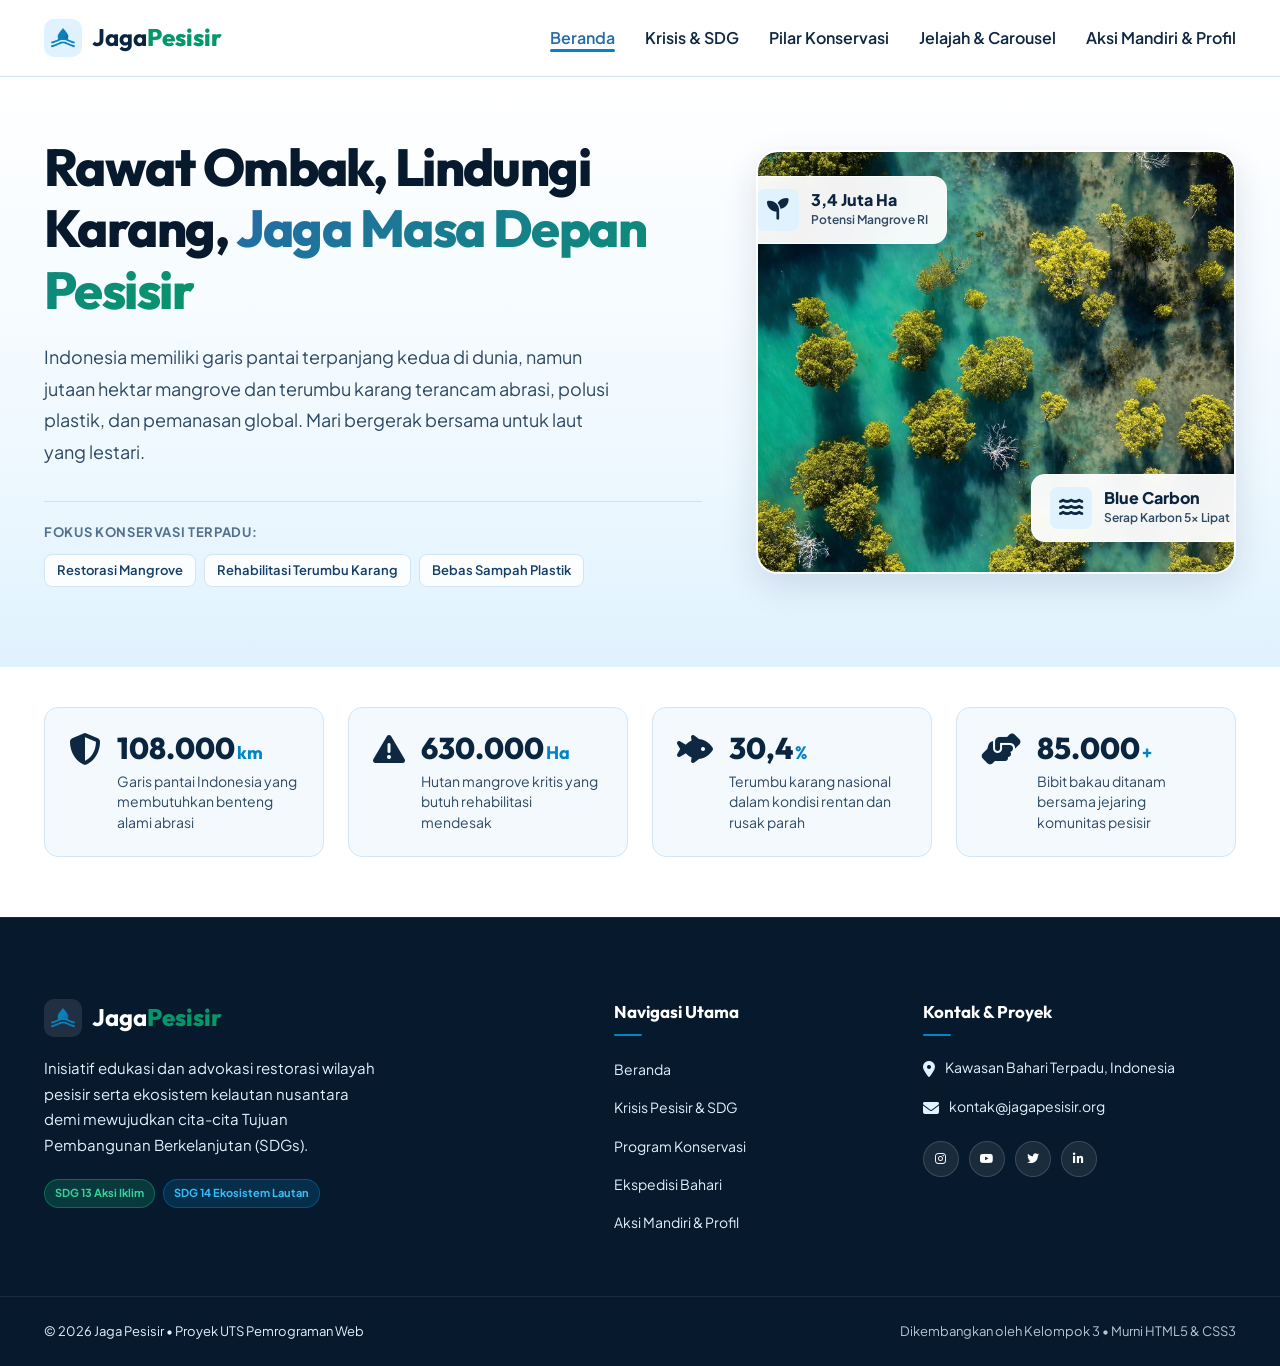
==== commit 1acc17fd: "merapikan css" ====
--- a/index.html
+++ b/index.html
@@ -1,15 +1,18 @@
 <!DOCTYPE html>
 <html lang="id">
+
 <head>
   <meta charset="UTF-8">
   <meta name="viewport" content="width=device-width, initial-scale=1.0">
   <meta name="description" content="Jaga Pesisir - Platform edukasi dan aksi konservasi pesisir dan laut Indonesia untuk mendukung SDG 13 dan SDG 14.">
   <title>Jaga Pesisir | Beranda - Gerakan Konservasi Laut & Pesisir Nusantara</title>
-  <link rel="stylesheet" href="style.css">
+  <link rel="stylesheet" href="css/style.css">
   <link rel="stylesheet" href="https://cdnjs.cloudflare.com/ajax/libs/font-awesome/6.4.0/css/all.min.css">
   <link href="https://fonts.googleapis.com/css2?family=Plus+Jakarta+Sans:wght@400;500;600;700;800&family=Outfit:wght@400;600;700;800&display=swap" rel="stylesheet">
 </head>
+
 <body>
+
   <header class="site-header">
     <div class="container header-container">
       <a href="index.html" class="brand-logo" aria-label="Beranda Jaga Pesisir">
@@ -17,7 +20,6 @@
         <span class="logo-text">Jaga<strong>Pesisir</strong></span>
       </a>
 
-      <!-- Checkbox Hack untuk Navigasi Mobile Bebas JS -->
       <input type="checkbox" id="nav-toggle" class="nav-toggle" aria-label="Buka navigasi menu">
       <label for="nav-toggle" class="nav-toggle-label" aria-hidden="true">
         <span class="hamburger-bar"></span>
@@ -39,7 +41,7 @@
 
   <main>
 
-<!-- SECTION 1: HERO -->
+    <!-- SECTION 1: HERO -->
     <section id="beranda" class="hero-section">
       <div class="container hero-grid">
 
@@ -52,12 +54,12 @@
             Indonesia memiliki garis pantai terpanjang kedua di dunia, namun jutaan hektar mangrove dan terumbu karang terancam abrasi, polusi plastik, dan pemanasan global. Mari bergerak bersama untuk laut yang lestari.
           </p>
 
-          <div class="hero-trust">
-            <span class="trust-label">Fokus Konservasi Terpadu:</span>
-            <div class="trust-tags">
-              <span class="tag-item">Restorasi Mangrove</span>
-              <span class="tag-item">Rehabilitasi Terumbu Karang</span>
-              <span class="tag-item">Bebas Sampah Plastik</span>
+          <div class="hero-focus">
+            <span class="hero-focus-label">Fokus Konservasi Terpadu:</span>
+            <div class="hero-focus-tags">
+              <span class="hero-focus-tag">Restorasi Mangrove</span>
+              <span class="hero-focus-tag">Rehabilitasi Terumbu Karang</span>
+              <span class="hero-focus-tag">Bebas Sampah Plastik</span>
             </div>
           </div>
         </div>
@@ -166,7 +168,7 @@
           <li><a href="index.html">Beranda</a></li>
           <li><a href="edukasi.html">Krisis Pesisir & SDG</a></li>
           <li><a href="panduan.html">Program Konservasi</a></li>
-          <li><a href="ekspedisi.html">Jelajah Parallax & Carousel</a></li>
+          <li><a href="ekspedisi.html">Ekspedisi Bahari</a></li>
           <li><a href="tentang.html">Aksi Mandiri & Profil</a></li>
         </ul>
       </div>
--- a/css/style.css
+++ b/css/style.css
@@ -0,0 +1,2179 @@
+:root {
+  --color-marine-950: #07192c;
+  --color-marine-900: #0a2540;
+  --color-marine-850: #0d3154;
+  --color-marine-800: #123e68;
+  --color-marine-700: #1a5286;
+  --color-marine-600: #256ba8;
+  --color-marine-500: #0284c7;
+  --color-marine-400: #38bdf8;
+  --color-marine-100: #e0f2fe;
+  --color-marine-50:  #f0f9ff;
+
+  --color-mangrove-800: #064e3b;
+  --color-mangrove-600: #059669;
+  --color-mangrove-500: #10b981;
+  --color-mangrove-100: #d1fae5;
+  --color-mangrove-50:  #ecfdf5;
+
+  --color-coral-600: #dc2626;
+  --color-coral-500: #ea580c;
+  --color-coral-400: #f97316;
+  --color-sand-500:  #f59e0b;
+  --color-sand-100:  #fef3c7;
+  --color-sand-50:   #fffbeb;
+
+  --color-text-main:    #0f2842;
+  --color-text-muted:   #2e4964;
+  --color-text-subtle:  #53718e;
+  --color-bg-light:     #f4f9fd;
+  --color-bg-white:     #ffffff;
+  --color-border:       #d2e5f5;
+  --color-border-hover: #7dd3fc;
+
+  --shadow-sm:  0 2px 8px rgba(10, 37, 64, 0.06);
+  --shadow-md:  0 6px 20px rgba(10, 37, 64, 0.08);
+  --shadow-lg:  0 12px 35px rgba(10, 37, 64, 0.12);
+  --shadow-glow: 0 0 25px rgba(2, 132, 199, 0.25);
+
+  --font-primary: 'Plus Jakarta Sans', -apple-system, BlinkMacSystemFont, sans-serif;
+  --font-heading: 'Outfit', 'Plus Jakarta Sans', sans-serif;
+
+  --container-max: 1240px;
+  --radius-sm: 8px;
+  --radius-md: 14px;
+  --radius-lg: 22px;
+  --radius-full: 9999px;
+  --transition: all 0.3s cubic-bezier(0.16, 1, 0.3, 1);
+}
+
+/* Reset & elemen dasar */
+*,
+*::before,
+*::after {
+  box-sizing: border-box;
+  margin: 0;
+  padding: 0;
+}
+
+html {
+  font-size: 16px;
+  scroll-behavior: smooth;
+  scroll-padding-top: 80px;
+}
+
+body {
+  font-family: var(--font-primary);
+  color: var(--color-text-main);
+  background-color: var(--color-bg-light);
+  line-height: 1.65;
+  -webkit-font-smoothing: antialiased;
+  overflow-x: hidden;
+}
+
+img,
+svg {
+  display: block;
+  max-width: 100%;
+}
+
+a {
+  color: inherit;
+  text-decoration: none;
+  transition: var(--transition);
+}
+
+ul {
+  list-style: none;
+}
+
+button,
+input,
+select,
+textarea {
+  font-family: inherit;
+}
+
+/* Layout & utilitas */
+.container {
+  width: 100%;
+  max-width: var(--container-max);
+  margin-left: auto;
+  margin-right: auto;
+  padding-left: 24px;
+  padding-right: 24px;
+}
+
+.text-center {
+  text-align: center;
+}
+
+.section-header {
+  margin-bottom: 56px;
+  max-width: 760px;
+  margin-left: auto;
+  margin-right: auto;
+}
+
+.section-title {
+  font-family: var(--font-heading);
+  font-size: 2.375rem;
+  font-weight: 800;
+  color: var(--color-marine-900);
+  line-height: 1.25;
+  margin-bottom: 16px;
+  letter-spacing: -0.02em;
+}
+
+.section-subtitle {
+  font-size: 1.0625rem;
+  color: var(--color-text-muted);
+  line-height: 1.7;
+}
+
+/* Header & navigasi */
+.site-header {
+  position: sticky;
+  top: 0;
+  z-index: 1000;
+  background: rgba(255, 255, 255, 0.94);
+  backdrop-filter: blur(12px);
+  -webkit-backdrop-filter: blur(12px);
+  border-bottom: 1px solid var(--color-border);
+  transition: var(--transition);
+}
+
+.header-container {
+  display: flex;
+  align-items: center;
+  justify-content: space-between;
+  height: 76px;
+}
+
+.brand-logo {
+  display: flex;
+  align-items: center;
+  gap: 10px;
+  font-family: var(--font-heading);
+  font-size: 1.5rem;
+  color: var(--color-marine-900);
+  font-weight: 700;
+}
+
+.logo-icon {
+  width: 38px;
+  height: 38px;
+  color: var(--color-marine-500);
+  display: flex;
+  object-fit: contain;
+  align-items: center;
+  justify-content: center;
+  border-radius: 10px;
+  background: var(--color-marine-100);
+  padding: 6px;
+  transition: transform 0.3s ease;
+}
+
+.brand-logo:hover .logo-icon {
+  transform: rotate(-8deg) scale(1.08);
+}
+
+.logo-text strong {
+  color: var(--color-mangrove-600);
+  font-weight: 800;
+}
+
+/* Menu mobile: toggle via checkbox */
+.nav-toggle {
+  display: none;
+}
+
+.nav-toggle-label {
+  display: none;
+  cursor: pointer;
+  flex-direction: column;
+  justify-content: space-between;
+  width: 28px;
+  height: 20px;
+  z-index: 1010;
+}
+
+.hamburger-bar {
+  display: block;
+  height: 3px;
+  width: 100%;
+  background-color: var(--color-marine-900);
+  border-radius: 4px;
+  transition: all 0.3s ease-in-out;
+}
+
+.main-navigation {
+  display: flex;
+  align-items: center;
+}
+
+.nav-menu {
+  display: flex;
+  align-items: center;
+  gap: 30px;
+}
+
+.nav-link {
+  position: relative;
+  color: var(--color-text-main);
+  text-decoration: none;
+  font-weight: 600;
+  transition: color 0.3s ease;
+}
+
+.nav-link::after {
+  content: "";
+  position: absolute;
+  bottom: -4px;
+  left: 0;
+  width: 0;
+  height: 3px;
+  background-color: var(--color-marine-500);
+  border-radius: var(--radius-full, 2px);
+  transition: width 0.3s ease;
+}
+
+.nav-link:hover,
+.nav-link.active {
+  color: var(--color-marine-600);
+}
+
+.nav-link:hover::after,
+.nav-link.active::after {
+  width: 100%;
+}
+
+@media (max-width: 1024px) {
+  .nav-link:hover,
+  .nav-link.active {
+    background-color: var(--color-marine-100);
+    color: var(--color-marine-800);
+    padding-left: 16px;
+    border-left: 4px solid var(--color-marine-600);
+    border-radius: var(--radius-sm);
+  }
+
+  .nav-link:hover::after,
+  .nav-link.active::after {
+    display: none;
+  }
+}
+
+/* Hero */
+.hero-section {
+  position: relative;
+  padding-top: 60px;
+  padding-bottom: 80px;
+  background: linear-gradient(180deg, #ffffff 0%, var(--color-marine-50) 60%, var(--color-marine-100) 100%);
+  overflow: hidden;
+}
+
+.hero-grid {
+  display: grid;
+  grid-template-columns: 1.15fr 0.85fr;
+  align-items: center;
+  gap: 48px;
+}
+
+.hero-title {
+  font-family: var(--font-heading);
+  font-size: 3.25rem;
+  font-weight: 800;
+  line-height: 1.18;
+  color: var(--color-marine-950);
+  letter-spacing: -0.03em;
+  margin-bottom: 20px;
+}
+
+.gradient-text {
+  background: linear-gradient(135deg, var(--color-marine-600) 0%, var(--color-mangrove-600) 100%);
+  -webkit-background-clip: text;
+  -webkit-text-fill-color: transparent;
+}
+
+.hero-description {
+  font-size: 1.125rem;
+  color: var(--color-text-muted);
+  line-height: 1.75;
+  margin-bottom: 34px;
+  max-width: 580px;
+}
+
+.hero-focus {
+  padding-top: 20px;
+  border-top: 1px solid rgba(18, 62, 104, 0.12);
+}
+
+.hero-focus-label {
+  display: block;
+  font-size: 0.8125rem;
+  font-weight: 700;
+  text-transform: uppercase;
+  color: var(--color-text-subtle);
+  letter-spacing: 0.05em;
+  margin-bottom: 10px;
+}
+
+.hero-focus-tags {
+  display: flex;
+  flex-wrap: wrap;
+  gap: 8px;
+}
+
+.hero-focus-tag {
+  display: inline-block;
+  padding: 5px 12px;
+  font-size: 0.8125rem;
+  font-weight: 600;
+  color: var(--color-marine-800);
+  background-color: rgba(255, 255, 255, 0.85);
+  border: 1px solid var(--color-border);
+  border-radius: var(--radius-sm);
+}
+
+.hero-image-card {
+  position: relative;
+  max-width: 480px;
+  margin-left: auto;
+  border-radius: var(--radius-lg);
+  overflow: hidden;
+  box-shadow: var(--shadow-lg);
+  border: 2px solid rgba(255, 255, 255, 0.8);
+}
+
+.hero-img {
+  width: 100%;
+  height: 420px;
+  object-fit: cover;
+  display: block;
+}
+
+.floating-badge {
+  position: absolute;
+  z-index: 10;
+  display: flex;
+  align-items: center;
+  gap: 12px;
+  padding: 12px 18px;
+  background: rgba(255, 255, 255, 0.95);
+  backdrop-filter: blur(8px);
+  -webkit-backdrop-filter: blur(8px);
+  border-radius: var(--radius-md);
+  border: 1px solid rgba(255, 255, 255, 0.8);
+  box-shadow: 0 10px 25px rgba(10, 37, 64, 0.15);
+  transition: transform 0.3s ease;
+}
+
+.badge-top-left {
+  top: 24px;
+  left: -20px;
+  animation: floatBadgeA 5s ease-in-out infinite alternate;
+}
+
+.badge-bottom-right {
+  bottom: 30px;
+  right: -15px;
+  animation: floatBadgeB 6s ease-in-out infinite alternate;
+}
+
+.badge-icon-wrap {
+  display: flex;
+  align-items: center;
+  justify-content: center;
+  width: 42px;
+  height: 42px;
+  border-radius: var(--radius-sm);
+  background-color: var(--color-marine-100);
+  font-size: 1.35rem;
+}
+
+.badge-title {
+  display: block;
+  font-size: 1rem;
+  font-weight: 800;
+  color: var(--color-marine-900);
+  line-height: 1.2;
+}
+
+.badge-sub {
+  display: block;
+  font-size: 0.75rem;
+  color: var(--color-text-muted);
+  font-weight: 600;
+}
+
+/* Statistik */
+.stats-section {
+  background-color: var(--color-bg-white);
+  padding: 40px 0 60px;
+}
+
+.stats-grid {
+  display: grid;
+  grid-template-columns: repeat(4, 1fr);
+  gap: 24px;
+}
+
+.stat-card {
+  display: flex;
+  align-items: flex-start;
+  gap: 16px;
+  padding: 24px;
+  background-color: var(--color-bg-light);
+  border: 1px solid var(--color-border);
+  border-radius: var(--radius-md);
+  transition: var(--transition);
+}
+
+.stat-card:hover {
+  transform: translateY(-5px);
+  background-color: #ffffff;
+  border-color: var(--color-marine-400);
+  box-shadow: var(--shadow-md);
+}
+
+.stat-icon {
+  font-size: 2rem;
+  line-height: 1;
+}
+
+.stat-number {
+  font-family: var(--font-heading);
+  font-size: 1.875rem;
+  font-weight: 800;
+  color: var(--color-marine-900);
+  line-height: 1.1;
+  margin-bottom: 6px;
+}
+
+.stat-unit {
+  font-size: 1.125rem;
+  color: var(--color-marine-500);
+  font-weight: 700;
+  margin-left: 2px;
+}
+
+.stat-desc {
+  font-size: 0.875rem;
+  color: var(--color-text-muted);
+  line-height: 1.45;
+}
+
+/* Ancaman pesisir */
+.threats-section {
+  padding: 100px 0;
+  background-color: var(--color-bg-light);
+}
+
+.threats-grid {
+  display: grid;
+  grid-template-columns: repeat(4, 1fr);
+  gap: 24px;
+}
+
+.threat-card-banner {
+  height: 140px;
+  background-size: cover;
+  background-position: center;
+  position: relative;
+  display: flex;
+  align-items: flex-end;
+  padding: 16px;
+}
+
+.threat-card {
+  background-color: var(--color-bg-white);
+  border-radius: var(--radius-lg);
+  border: 1px solid var(--color-border);
+  box-shadow: var(--shadow-sm);
+  transition: var(--transition);
+  position: relative;
+  overflow: hidden;
+  padding: 0;
+}
+
+.threat-card::before {
+  content: '';
+  position: absolute;
+  top: 0;
+  left: 0;
+  width: 100%;
+  height: 4px;
+  background: linear-gradient(90deg, var(--color-coral-400), var(--color-coral-600));
+  opacity: 0;
+  transition: opacity 0.3s ease;
+  z-index: 2;
+}
+
+.threat-card:hover {
+  transform: translateY(-8px);
+  box-shadow: var(--shadow-lg);
+  border-color: rgba(220, 38, 38, 0.25);
+}
+
+.threat-card:hover::before {
+  opacity: 1;
+}
+
+.threat-card-body {
+  display: flex;
+  flex-direction: column;
+  padding: 20px;
+}
+
+.threat-badge {
+  position: absolute;
+  top: 12px;
+  right: 12px;
+  background: rgba(255, 255, 255, 0.92);
+  color: var(--color-marine-900);
+  font-weight: 700;
+  font-size: 0.8rem;
+  padding: 4px 10px;
+  border-radius: var(--radius-full);
+  margin-bottom: 0;
+}
+
+.threat-icon-box {
+  width: 42px;
+  height: 42px;
+  border-radius: 10px;
+  background-color: #fee2e2;
+  color: #b91c1c;
+  display: flex;
+  align-items: center;
+  justify-content: center;
+  font-size: 1.2rem;
+  margin-bottom: 0;
+  transition: transform 0.35s cubic-bezier(0.34, 1.56, 0.64, 1);
+}
+
+.threat-card:hover .threat-icon-box {
+  transform: scale(1.1) rotate(5deg);
+}
+
+.threat-title {
+  font-family: var(--font-heading);
+  font-size: 1.25rem;
+  font-weight: 700;
+  color: var(--color-marine-950);
+  line-height: 1.35;
+  margin-bottom: 12px;
+}
+
+.threat-text {
+  font-size: 0.9375rem;
+  color: var(--color-text-muted);
+  line-height: 1.6;
+  margin-bottom: 24px;
+  flex-grow: 1;
+}
+
+.threat-meta {
+  display: flex;
+  flex-direction: column;
+  gap: 6px;
+  padding-top: 16px;
+  border-top: 1px dashed var(--color-border);
+}
+
+.meta-tag {
+  display: inline-block;
+  align-self: flex-start;
+  font-size: 0.6875rem;
+  font-weight: 700;
+  padding: 3px 8px;
+  border-radius: 4px;
+  text-transform: uppercase;
+}
+
+.impact-critical {
+  background-color: #fee2e2;
+  color: #991b1b;
+}
+
+.meta-status {
+  font-size: 0.8125rem;
+  font-weight: 700;
+  color: var(--color-marine-900);
+}
+
+/* Pilar konservasi */
+.programs-section.overlapping-section {
+  padding: 100px 0 140px;
+  background-color: var(--color-bg-light);
+  position: relative;
+  z-index: 10;
+}
+
+.stacking-cards-container {
+  display: flex;
+  flex-direction: column;
+  gap: 48px;
+  max-width: 1060px;
+  margin: 0 auto;
+  position: relative;
+}
+
+.stack-card {
+  position: sticky;
+  top: 110px;
+  background: #ffffff;
+  border-radius: var(--radius-lg);
+  border: 1px solid var(--color-border);
+  box-shadow: 0 -12px 35px rgba(7, 25, 44, 0.08), var(--shadow-lg);
+  padding: 44px 44px;
+  margin-bottom: 30px;
+  transition: transform 0.3s ease, box-shadow 0.3s ease;
+  overflow: hidden;
+}
+
+.stack-card-mangrove {
+  top: 100px;
+  z-index: 1;
+  border-top: 5px solid var(--color-mangrove-600);
+}
+
+.stack-card-coral {
+  top: 130px;
+  z-index: 2;
+  border-top: 5px solid var(--color-marine-500);
+}
+
+.stack-card-cleanup {
+  top: 160px;
+  z-index: 3;
+  border-top: 5px solid var(--color-sand-500);
+}
+
+.stack-card-community {
+  top: 190px;
+  z-index: 4;
+  border-top: 5px solid #6366f1;
+}
+
+.stack-card-badge-row {
+  display: flex;
+  justify-content: space-between;
+  align-items: center;
+  margin-bottom: 22px;
+  padding-bottom: 14px;
+  border-bottom: 1px dashed var(--color-border);
+}
+
+.stack-step-pill {
+  font-family: var(--font-heading);
+  font-size: 0.8125rem;
+  font-weight: 800;
+  text-transform: uppercase;
+  letter-spacing: 0.06em;
+  color: var(--color-marine-600);
+  background: var(--color-marine-100);
+  padding: 6px 16px;
+  border-radius: var(--radius-full);
+}
+
+.stack-sdg-tag {
+  font-size: 0.8125rem;
+  font-weight: 700;
+  color: var(--color-text-subtle);
+}
+
+.stack-card-content {
+  display: grid;
+  grid-template-columns: 1.4fr 0.8fr;
+  gap: 40px;
+  align-items: center;
+}
+
+.stack-title {
+  font-family: var(--font-heading);
+  font-size: 1.625rem;
+  font-weight: 800;
+  color: var(--color-marine-950);
+  line-height: 1.3;
+  margin-bottom: 14px;
+}
+
+.stack-desc {
+  font-size: 1rem;
+  color: var(--color-text-muted);
+  line-height: 1.7;
+  margin-bottom: 24px;
+}
+
+.stack-metrics-grid {
+  display: grid;
+  grid-template-columns: repeat(2, 1fr);
+  gap: 16px;
+  margin-bottom: 28px;
+}
+
+.metric-box {
+  background: var(--color-marine-50);
+  border: 1px solid var(--color-border);
+  padding: 16px 20px;
+  border-radius: var(--radius-md);
+  display: flex;
+  flex-direction: column;
+}
+
+.metric-box strong {
+  font-family: var(--font-heading);
+  font-size: 1.35rem;
+  font-weight: 800;
+  color: var(--color-marine-900);
+  margin-bottom: 2px;
+}
+
+.metric-box span {
+  font-size: 0.8125rem;
+  color: var(--color-text-muted);
+  font-weight: 600;
+}
+
+.stack-card-visual {
+  height: 240px;
+  border-radius: var(--radius-md);
+  display: flex;
+  flex-direction: column;
+  align-items: center;
+  justify-content: center;
+  padding: 24px;
+  text-align: center;
+  color: #ffffff;
+  position: relative;
+  overflow: hidden;
+  box-shadow: 0 10px 25px rgba(7, 25, 44, 0.12);
+  background-size: contain;
+  background-position: center;
+  background-repeat: no-repeat;
+}
+
+.visual-mangrove {
+  background: linear-gradient(135deg, var(--color-mangrove-800) 0%, var(--color-mangrove-600) 100%);
+}
+
+.visual-coral {
+  background: linear-gradient(135deg, #0369a1 0%, #0891b2 100%);
+}
+
+.visual-cleanup {
+  background: linear-gradient(135deg, #b45309 0%, #d97706 100%);
+}
+
+.visual-community {
+  background: linear-gradient(135deg, #4338ca 0%, #6366f1 100%);
+}
+
+.stack-visual-icon {
+  font-size: 3.5rem;
+  margin-bottom: 12px;
+  filter: drop-shadow(0 4px 8px rgba(7, 25, 44, 0.2));
+  transition: transform 0.3s ease;
+}
+
+.stack-card:hover .stack-visual-icon {
+  transform: scale(1.15) rotate(6deg);
+}
+
+.stack-visual-stats strong {
+  display: block;
+  font-family: var(--font-heading);
+  font-size: 1.25rem;
+  font-weight: 800;
+}
+
+.stack-visual-stats span {
+  display: block;
+  font-size: 0.8125rem;
+  opacity: 0.9;
+}
+
+/* Target SDG 13 & 14 */
+.sdg-section {
+  padding: 100px 0;
+  background: linear-gradient(180deg, var(--color-bg-light) 0%, #eef7fc 100%);
+}
+
+.sdg-comparison-grid {
+  display: grid;
+  grid-template-columns: repeat(2, 1fr);
+  gap: 36px;
+}
+
+.sdg-column {
+  background-color: var(--color-bg-white);
+  border-radius: var(--radius-lg);
+  padding: 40px;
+  box-shadow: var(--shadow-md);
+  border: 1px solid var(--color-border);
+  transition: var(--transition);
+  position: relative;
+}
+
+.sdg-column:hover {
+  transform: translateY(-6px);
+  box-shadow: var(--shadow-lg);
+}
+
+.sdg-13-col {
+  border-top: 6px solid var(--color-mangrove-600);
+}
+
+.sdg-14-col {
+  border-top: 6px solid var(--color-marine-500);
+}
+
+.sdg-header-box {
+  margin-bottom: 20px;
+}
+
+.sdg-brand {
+  display: flex;
+  align-items: center;
+  gap: 12px;
+  margin-bottom: 12px;
+}
+
+.sdg-code {
+  font-family: var(--font-heading);
+  font-size: 1.125rem;
+  font-weight: 800;
+  padding: 4px 12px;
+  border-radius: 6px;
+  color: #ffffff;
+}
+
+.sdg-13-col .sdg-code {
+  background-color: var(--color-mangrove-600);
+}
+
+.sdg-14-col .sdg-code {
+  background-color: var(--color-marine-500);
+}
+
+.sdg-name {
+  font-size: 0.875rem;
+  font-weight: 700;
+  text-transform: uppercase;
+  letter-spacing: 0.05em;
+  color: var(--color-text-subtle);
+}
+
+.sdg-target-title {
+  font-family: var(--font-heading);
+  font-size: 1.625rem;
+  font-weight: 800;
+  color: var(--color-marine-950);
+  line-height: 1.3;
+}
+
+.sdg-summary {
+  font-size: 1rem;
+  color: var(--color-text-muted);
+  line-height: 1.65;
+  margin-bottom: 30px;
+  padding-bottom: 20px;
+  border-bottom: 1px solid var(--color-border);
+}
+
+.sdg-points {
+  display: flex;
+  flex-direction: column;
+  gap: 20px;
+}
+
+.sdg-point-item {
+  display: flex;
+  align-items: flex-start;
+  gap: 16px;
+}
+
+.point-bullet {
+  flex-shrink: 0;
+  width: 28px;
+  height: 28px;
+  border-radius: 50%;
+  display: flex;
+  align-items: center;
+  justify-content: center;
+  font-size: 0.875rem;
+  font-weight: 800;
+  margin-top: 2px;
+}
+
+.sdg-13-col .point-bullet {
+  background-color: var(--color-mangrove-100);
+  color: var(--color-mangrove-800);
+}
+
+.sdg-14-col .point-bullet {
+  background-color: var(--color-marine-100);
+  color: var(--color-marine-700);
+}
+
+.sdg-point-item strong {
+  display: block;
+  font-size: 1rem;
+  color: var(--color-marine-950);
+  margin-bottom: 4px;
+}
+
+.sdg-point-item p {
+  font-size: 0.875rem;
+  color: var(--color-text-muted);
+  line-height: 1.55;
+}
+
+/* Checklist kebiasaan */
+.checklist-section {
+  padding: 100px 0;
+  background-color: var(--color-bg-white);
+}
+
+.checklist-card {
+  max-width: 860px;
+  margin: 0 auto;
+  background: var(--color-bg-light);
+  border-radius: var(--radius-lg);
+  border: 1px solid var(--color-border);
+  box-shadow: var(--shadow-md);
+  padding: 40px;
+}
+
+.checklist-form {
+  display: flex;
+  flex-direction: column;
+  gap: 14px;
+}
+
+.check-item {
+  display: flex;
+  align-items: center;
+  gap: 16px;
+  padding: 18px 22px;
+  background-color: #ffffff;
+  border: 2px solid var(--color-border);
+  border-radius: var(--radius-md);
+  cursor: pointer;
+  transition: all 0.25s ease;
+  user-select: none;
+}
+
+.check-item:hover {
+  border-color: var(--color-marine-400);
+  transform: translateX(4px);
+}
+
+.check-input {
+  position: absolute;
+  opacity: 0;
+  pointer-events: none;
+}
+
+.check-box-visual {
+  flex-shrink: 0;
+  width: 24px;
+  height: 24px;
+  border-radius: 6px;
+  border: 2px solid var(--color-text-subtle);
+  display: flex;
+  align-items: center;
+  justify-content: center;
+  transition: all 0.25s ease;
+  background-color: #ffffff;
+}
+
+.check-box-visual::after {
+  content: '✓';
+  font-size: 14px;
+  font-weight: 800;
+  color: #ffffff;
+  opacity: 0;
+  transform: scale(0.4);
+  transition: all 0.2s ease;
+}
+
+.check-text-content {
+  flex-grow: 1;
+}
+
+.check-text-content strong {
+  display: block;
+  font-size: 1rem;
+  color: var(--color-marine-950);
+  margin-bottom: 2px;
+  transition: color 0.2s ease;
+}
+
+.check-text-content small {
+  display: block;
+  font-size: 0.8125rem;
+  color: var(--color-text-muted);
+}
+
+.check-impact-tag {
+  flex-shrink: 0;
+  font-size: 0.75rem;
+  font-weight: 700;
+  padding: 4px 10px;
+  border-radius: var(--radius-full);
+  background-color: var(--color-marine-100);
+  color: var(--color-marine-700);
+  transition: all 0.2s ease;
+}
+
+.check-input:checked + .check-box-visual {
+  background-color: var(--color-mangrove-600);
+  border-color: var(--color-mangrove-600);
+}
+
+.check-input:checked + .check-box-visual::after {
+  opacity: 1;
+  transform: scale(1);
+}
+
+.check-input:checked ~ .check-text-content strong {
+  color: var(--color-mangrove-800);
+}
+
+.check-input:checked ~ .check-impact-tag {
+  background-color: var(--color-mangrove-100);
+  color: var(--color-mangrove-800);
+  box-shadow: 0 0 10px rgba(16, 185, 129, 0.3);
+}
+
+.check-item:has(.check-input:checked) {
+  border-color: var(--color-mangrove-500);
+  background-color: var(--color-mangrove-50);
+}
+
+.checklist-feedback {
+  margin-top: 30px;
+  padding-top: 24px;
+  border-top: 1px dashed var(--color-border);
+}
+
+.feedback-badge-box {
+  display: flex;
+  align-items: center;
+  gap: 16px;
+  padding: 18px 24px;
+  border-radius: var(--radius-md);
+  background: linear-gradient(135deg, var(--color-marine-900), var(--color-marine-800));
+  color: #ffffff;
+}
+
+.feedback-icon {
+  font-size: 2.2rem;
+}
+
+.feedback-text h4 {
+  font-family: var(--font-heading);
+  font-size: 1.125rem;
+  font-weight: 700;
+  margin-bottom: 4px;
+}
+
+.feedback-text p {
+  font-size: 0.875rem;
+  color: var(--color-marine-100);
+}
+
+/* Footer */
+.site-footer {
+  background-color: var(--color-marine-950);
+  color: #ffffff;
+  padding-top: 80px;
+  border-top: 1px solid rgba(255, 255, 255, 0.08);
+}
+
+.footer-grid {
+  display: grid;
+  grid-template-columns: 2fr 1fr 1.2fr;
+  gap: 48px;
+  padding-bottom: 60px;
+}
+
+.footer-logo {
+  color: #ffffff;
+  margin-bottom: 18px;
+}
+
+.footer-logo .logo-icon {
+  background: rgba(255, 255, 255, 0.1);
+  color: var(--color-marine-400);
+}
+
+.footer-tagline {
+  font-size: 0.9375rem;
+  color: var(--color-marine-100);
+  line-height: 1.7;
+  margin-bottom: 22px;
+  max-width: 340px;
+}
+
+.sdg-mini-badges {
+  display: flex;
+  flex-wrap: wrap;
+  gap: 8px;
+}
+
+.mini-sdg {
+  font-size: 0.6875rem;
+  font-weight: 700;
+  padding: 4px 10px;
+  border-radius: var(--radius-full);
+}
+
+.sdg-13-tag {
+  background-color: rgba(16, 185, 129, 0.2);
+  color: #34d399;
+  border: 1px solid rgba(16, 185, 129, 0.4);
+}
+
+.sdg-14-tag {
+  background-color: rgba(2, 132, 199, 0.2);
+  color: #38bdf8;
+  border: 1px solid rgba(2, 132, 199, 0.4);
+}
+
+.footer-heading {
+  font-family: var(--font-heading);
+  font-size: 1.0625rem;
+  font-weight: 700;
+  color: #ffffff;
+  margin-bottom: 20px;
+  position: relative;
+  padding-bottom: 10px;
+}
+
+.footer-heading::after {
+  content: '';
+  position: absolute;
+  bottom: 0;
+  left: 0;
+  width: 28px;
+  height: 2px;
+  background-color: var(--color-marine-500);
+  border-radius: 2px;
+}
+
+.footer-links {
+  display: flex;
+  flex-direction: column;
+  gap: 12px;
+}
+
+.footer-links a {
+  font-size: 0.875rem;
+  color: var(--color-marine-100);
+  transition: transform 0.2s ease, color 0.2s ease;
+  display: inline-block;
+}
+
+.footer-links a:hover {
+  color: var(--color-marine-400);
+  transform: translateX(4px);
+}
+
+.footer-contact-item {
+  display: flex;
+  align-items: flex-start;
+  gap: 10px;
+  font-size: 0.875rem;
+  color: var(--color-marine-100);
+  line-height: 1.6;
+  margin-bottom: 14px;
+}
+
+.contact-icon {
+  font-size: 1rem;
+}
+
+.social-links {
+  display: flex;
+  gap: 10px;
+  margin-top: 20px;
+}
+
+.social-btn {
+  display: flex;
+  align-items: center;
+  justify-content: center;
+  width: 36px;
+  height: 36px;
+  border-radius: 50%;
+  background: rgba(255, 255, 255, 0.08);
+  color: #ffffff;
+  font-size: 0.75rem;
+  font-weight: 800;
+  border: 1px solid rgba(255, 255, 255, 0.15);
+  transition: var(--transition);
+}
+
+.social-btn:hover {
+  background-color: var(--color-marine-500);
+  border-color: var(--color-marine-400);
+  transform: translateY(-3px);
+}
+
+.footer-bottom {
+  border-top: 1px solid rgba(255, 255, 255, 0.08);
+  padding: 24px 0;
+  font-size: 0.8125rem;
+  color: var(--color-marine-100);
+}
+
+.footer-bottom-flex {
+  display: flex;
+  align-items: center;
+  justify-content: space-between;
+  flex-wrap: wrap;
+  gap: 14px;
+}
+
+.footer-subtext {
+  opacity: 0.8;
+}
+
+/* Zona kedalaman laut */
+.depth-explorer-section {
+  position: relative;
+  min-height: 940px;
+  padding: 100px 0 130px;
+  background-color: var(--color-marine-950);
+  overflow: hidden;
+  color: #ffffff;
+}
+
+.depth-explorer-bg {
+  position: absolute;
+  inset: 0;
+  z-index: 1;
+  background-position: center top;
+  background-repeat: no-repeat;
+  background-size: cover;
+  background-image:
+    radial-gradient(circle at 50% 15%, rgba(56, 189, 248, 0.35) 0%, transparent 60%),
+    radial-gradient(circle at 85% 75%, rgba(16, 185, 129, 0.22) 0%, transparent 50%),
+    linear-gradient(180deg, rgba(7, 25, 44, 0.82) 0%, rgba(10, 37, 64, 0.85) 60%, rgba(7, 25, 44, 0.98) 100%),
+    linear-gradient(135deg, #07192c 0%, #0d3154 50%, #07192c 100%);
+  pointer-events: none;
+}
+
+.depth-explorer-bg {
+  position: absolute;
+  inset: 0;
+  z-index: 1;
+  background-image:
+    linear-gradient(180deg, rgba(7, 25, 44, 0.75) 0%, rgba(10, 37, 64, 0.85) 60%, rgba(7, 25, 44, 0.95) 100%),
+    url('../images/depth-explorer-bg.jpg');
+  background-position: center;
+  background-repeat: no-repeat;
+  background-size: cover;
+  pointer-events: none;
+}
+
+.depth-explorer-container {
+  position: relative;
+  z-index: 5;
+}
+
+.depth-explorer-header {
+  max-width: 800px;
+  margin: 0 auto 60px;
+}
+
+.depth-explorer-title {
+  font-family: var(--font-heading);
+  font-size: 2.75rem;
+  font-weight: 800;
+  line-height: 1.25;
+  color: #ffffff;
+  margin-bottom: 18px;
+  letter-spacing: -0.02em;
+}
+
+.gradient-aqua {
+  background: linear-gradient(135deg, #38bdf8 0%, #34d399 100%);
+  -webkit-background-clip: text;
+  -webkit-text-fill-color: transparent;
+}
+
+.depth-explorer-subtitle {
+  font-size: 1.1rem;
+  color: var(--color-marine-100);
+  line-height: 1.7;
+}
+
+.depth-cards-grid {
+  display: grid;
+  grid-template-columns: repeat(3, 1fr);
+  gap: 30px;
+  margin-bottom: 70px;
+}
+
+.depth-card {
+  background: rgba(10, 37, 64, 0.72);
+  backdrop-filter: blur(14px);
+  -webkit-backdrop-filter: blur(14px);
+  border: 1px solid rgba(56, 189, 248, 0.28);
+  border-radius: var(--radius-lg);
+  padding: 34px 28px;
+  box-shadow: 0 14px 40px rgba(7, 25, 44, 0.45);
+  display: flex;
+  flex-direction: column;
+  transition: transform 0.35s cubic-bezier(0.16, 1, 0.3, 1), border-color 0.35s ease, box-shadow 0.35s ease;
+  position: relative;
+  overflow: hidden;
+}
+
+.depth-card::before {
+  content: '';
+  position: absolute;
+  top: 0;
+  left: 0;
+  width: 100%;
+  height: 3px;
+  background: linear-gradient(90deg, #38bdf8, #34d399);
+}
+
+.depth-card:hover {
+  transform: translateY(-12px) scale(1.02);
+  border-color: rgba(56, 189, 248, 0.65);
+  box-shadow: 0 20px 50px rgba(2, 132, 199, 0.35);
+}
+
+.depth-card-header {
+  display: flex;
+  justify-content: space-between;
+  align-items: center;
+  margin-bottom: 18px;
+}
+
+.depth-meter-tag {
+  font-family: var(--font-heading);
+  font-size: 0.8125rem;
+  font-weight: 800;
+  padding: 4px 12px;
+  border-radius: var(--radius-full);
+  background: rgba(56, 189, 248, 0.2);
+  color: var(--color-marine-400);
+  border: 1px solid rgba(56, 189, 248, 0.35);
+}
+
+.depth-icon {
+  font-size: 1.75rem;
+}
+
+.depth-title {
+  font-family: var(--font-heading);
+  font-size: 1.35rem;
+  font-weight: 700;
+  color: #ffffff;
+  margin-bottom: 12px;
+  line-height: 1.35;
+}
+
+.depth-desc {
+  font-size: 0.9375rem;
+  color: var(--color-marine-100);
+  line-height: 1.65;
+  margin-bottom: 24px;
+  flex-grow: 1;
+}
+
+.depth-stat-pill {
+  padding: 10px 14px;
+  border-radius: var(--radius-md);
+  background: rgba(7, 25, 44, 0.65);
+  border: 1px solid rgba(255, 255, 255, 0.1);
+  font-size: 0.8125rem;
+  color: var(--color-marine-100);
+}
+
+.depth-stat-pill strong {
+  color: #38bdf8;
+  display: block;
+  font-size: 0.9375rem;
+}
+
+.depth-quote-box {
+  max-width: 840px;
+  margin: 0 auto;
+  padding: 40px 30px;
+  background: rgba(10, 37, 64, 0.55);
+  border-radius: var(--radius-lg);
+  border: 1px solid rgba(255, 255, 255, 0.12);
+  backdrop-filter: blur(10px);
+  -webkit-backdrop-filter: blur(10px);
+}
+
+.depth-quote {
+  font-family: var(--font-heading);
+  font-size: 2.35rem;
+  font-weight: 700;
+  line-height: 1.35;
+  color: #ffffff;
+  margin-bottom: 18px;
+  letter-spacing: -0.02em;
+  text-shadow: 0 4px 18px rgba(7, 25, 44, 0.6);
+}
+
+.depth-quote-pills {
+  display: flex;
+  flex-wrap: wrap;
+  justify-content: center;
+  gap: 14px;
+}
+
+.depth-quote-pill {
+  display: inline-flex;
+  align-items: center;
+  padding: 10px 22px;
+  font-size: 0.9375rem;
+  font-weight: 600;
+  color: #ffffff;
+  background: rgba(255, 255, 255, 0.12);
+  border: 1px solid rgba(255, 255, 255, 0.22);
+  border-radius: var(--radius-full);
+  backdrop-filter: blur(8px);
+  -webkit-backdrop-filter: blur(8px);
+  box-shadow: 0 4px 16px rgba(7, 25, 44, 0.2);
+  transition: transform 0.3s ease, background 0.3s ease;
+}
+
+.depth-quote-pill:hover {
+  transform: translateY(-4px);
+  background: rgba(255, 255, 255, 0.2);
+}
+
+/* ona konservasi */
+.infinite-carousel-section {
+  padding: 100px 0 110px;
+  background: linear-gradient(180deg, var(--color-marine-950) 0%, #071f36 50%, var(--color-marine-900) 100%);
+  color: #ffffff;
+  overflow: hidden;
+  position: relative;
+  z-index: 15;
+  margin-top: -30px;
+  border-radius: 36px 36px 0 0;
+  box-shadow: 0 -20px 50px rgba(7, 25, 44, 0.35);
+}
+
+.carousel-intro-container {
+  margin-bottom: 50px;
+}
+
+.carousel-viewport {
+  position: relative;
+  width: 100%;
+  overflow: hidden;
+  padding: 20px 0 30px;
+  mask-image: linear-gradient(to right, transparent 0%, #ffffff 8%, #ffffff 92%, transparent 100%);
+  -webkit-mask-image: linear-gradient(to right, transparent 0%, #ffffff 8%, #ffffff 92%, transparent 100%);
+}
+
+.carousel-track {
+  display: flex;
+  gap: 32px;
+  width: max-content;
+  animation: infiniteCarouselSlide 40s linear infinite;
+  will-change: transform;
+}
+
+.carousel-track:hover {
+  animation-play-state: paused;
+}
+
+@keyframes infiniteCarouselSlide {
+  0% {
+    transform: translateX(0);
+  }
+  100% {
+    transform: translateX(calc(-50% - 16px)); /* setengah track + setengah gap */
+  }
+}
+
+.carousel-card {
+  width: 420px;
+  min-height: 460px;
+  flex-shrink: 0;
+  background-size: cover;
+  background-position: center;
+  backdrop-filter: blur(12px);
+  -webkit-backdrop-filter: blur(12px);
+  border: 1px solid rgba(56, 189, 248, 0.25);
+  border-radius: var(--radius-lg);
+  padding: 28px 24px;
+  display: flex;
+  flex-direction: column;
+  justify-content: space-between;
+  box-shadow: 0 16px 45px rgba(7, 25, 44, 0.5);
+  transition: transform 0.35s cubic-bezier(0.16, 1, 0.3, 1), border-color 0.35s ease,
+  box-shadow 0.35s ease;
+  position: relative;
+  overflow: hidden;
+}
+
+.carousel-card::before {
+  content: '';
+  position: absolute;
+  top: 0;
+  left: 0;
+  width: 100%;
+  height: 4px;
+}
+
+.carousel-card.card-pantura::before { background: linear-gradient(90deg, #10b981, #059669); }
+
+.carousel-card.card-kepri::before { background: linear-gradient(90deg, #38bdf8, #0284c7); }
+
+.carousel-card.card-wakatobi::before { background: linear-gradient(90deg, #f59e0b, #ea580c); }
+
+.carousel-card.card-rajaampat::before { background: linear-gradient(90deg, #10b981, #38bdf8); }
+
+.carousel-card.card-banda::before { background: linear-gradient(90deg, #0284c7, #6366f1); }
+
+.carousel-card:hover {
+  transform: translateY(-8px) scale(1.02);
+  border-color: rgba(56, 189, 248, 0.6);
+  box-shadow: 0 22px 55px rgba(2, 132, 199, 0.35);
+}
+
+.carousel-card-icon {
+  width: 48px;
+  height: 48px;
+  background: rgba(56, 189, 248, 0.15);
+  border: 1px solid rgba(56, 189, 248, 0.35);
+  color: var(--color-marine-400);
+  border-radius: 12px;
+  display: flex;
+  align-items: center;
+  justify-content: center;
+  font-size: 1.35rem;
+  margin: 14px 0;
+  box-shadow: 0 4px 15px rgba(2, 132, 199, 0.2);
+  transition: transform 0.3s ease, background-color 0.3s ease;
+}
+
+.carousel-card:hover .carousel-card-icon {
+  transform: scale(1.1) rotate(5deg);
+  background: var(--color-marine-500);
+  color: #ffffff;
+}
+
+.carousel-card-metrics {
+  display: grid;
+  grid-template-columns: 1fr 1fr;
+  gap: 12px;
+  margin: 16px 0;
+}
+
+.carousel-metric {
+  background: rgba(255, 255, 255, 0.05);
+  border: 1px solid rgba(255, 255, 255, 0.1);
+  border-radius: 10px;
+  padding: 10px 12px;
+  backdrop-filter: blur(4px);
+}
+
+.carousel-metric-value {
+  display: block;
+  font-family: var(--font-heading);
+  font-size: 1.1rem;
+  font-weight: 800;
+  color: var(--color-marine-400);
+}
+
+.carousel-metric-label {
+  display: block;
+  font-size: 0.75rem;
+  color: var(--color-marine-100);
+  opacity: 0.85;
+}
+
+@media (min-width: 1440px) {
+  :root {
+    --container-max: 1320px;
+  }
+
+  .hero-title {
+    font-size: 3.75rem;
+  }
+}
+
+@media (max-width: 1024px) {
+  .hero-grid {
+    grid-template-columns: 1fr;
+    gap: 40px;
+    text-align: center;
+  }
+
+  .hero-content {
+    margin: 0 auto;
+    max-width: 680px;
+  }
+
+  .hero-focus-tags {
+    justify-content: center;
+  }
+
+  .hero-description {
+    margin-left: auto;
+    margin-right: auto;
+  }
+
+  .threats-grid {
+    grid-template-columns: repeat(2, 1fr);
+  }
+
+  .stats-grid {
+    grid-template-columns: repeat(2, 1fr);
+  }
+
+  .footer-grid {
+    grid-template-columns: repeat(2, 1fr);
+    gap: 36px;
+  }
+
+  .depth-quote {
+    font-size: 2rem;
+  }
+
+  .depth-cards-grid {
+    grid-template-columns: repeat(2, 1fr);
+  }
+
+  .depth-tier-3 {
+    grid-column: span 2;
+    max-width: 540px;
+    margin: 0 auto;
+    width: 100%;
+  }
+
+  .stack-card-content {
+    grid-template-columns: 1fr;
+    gap: 28px;
+  }
+
+  .stack-card {
+    padding: 34px 28px;
+  }
+
+  .stack-card-visual {
+    height: 180px;
+  }
+
+  .carousel-card {
+    width: 360px;
+    min-height: 430px;
+  }
+}
+
+@media (max-width: 768px) {
+  .depth-explorer-section {
+    min-height: auto;
+    padding: 70px 0 90px;
+  }
+
+  .depth-explorer-title {
+    font-size: 2.1rem;
+  }
+
+  .depth-cards-grid {
+    grid-template-columns: 1fr;
+    max-width: 520px;
+    margin: 0 auto 50px;
+  }
+
+  .depth-tier-3 {
+    grid-column: span 1;
+    max-width: none;
+  }
+
+  .depth-quote {
+    font-size: 1.65rem;
+    line-height: 1.4;
+  }
+
+  .depth-quote-pill {
+    padding: 8px 16px;
+    font-size: 0.85rem;
+  }
+
+  .nav-toggle-label {
+    display: flex;
+  }
+
+  .main-navigation {
+    position: absolute;
+    top: 76px;
+    left: 0;
+    width: 100%;
+    background-color: #ffffff;
+    border-bottom: 1px solid var(--color-border);
+    box-shadow: var(--shadow-lg);
+    padding: 24px;
+    display: none;
+    flex-direction: column;
+    align-items: stretch;
+    animation: slideNav 0.3s ease forwards;
+  }
+
+  @keyframes slideNav {
+    from {
+      opacity: 0;
+      transform: translateY(-10px);
+    }
+    to {
+      opacity: 1;
+      transform: translateY(0);
+    }
+  }
+
+  .nav-toggle:checked ~ .main-navigation {
+    display: flex;
+  }
+
+  .nav-toggle:checked ~ .nav-toggle-label .hamburger-bar:nth-child(1) {
+    transform: translateY(8px) rotate(45deg);
+  }
+
+  .nav-toggle:checked ~ .nav-toggle-label .hamburger-bar:nth-child(2) {
+    opacity: 0;
+  }
+
+  .nav-toggle:checked ~ .nav-toggle-label .hamburger-bar:nth-child(3) {
+    transform: translateY(-8px) rotate(-45deg);
+  }
+
+  .nav-menu {
+    flex-direction: column;
+    align-items: stretch;
+    gap: 16px;
+    width: 100%;
+  }
+
+  .nav-link {
+    display: block;
+    padding: 10px 0;
+    font-size: 1rem;
+    border-bottom: 1px solid var(--color-bg-light);
+  }
+
+  .hero-title {
+    font-size: 2.5rem;
+  }
+
+  .section-title {
+    font-size: 1.875rem;
+  }
+
+  .badge-top-left {
+    left: 4px;
+    top: 16px;
+  }
+
+  .badge-bottom-right {
+    right: 4px;
+    bottom: 20px;
+  }
+
+  .stack-card {
+    padding: 30px 24px;
+  }
+
+  .stack-card-mangrove { top: 80px; }
+
+  .stack-card-coral { top: 105px; }
+
+  .stack-card-cleanup { top: 130px; }
+
+  .stack-card-community { top: 155px; }
+
+  .carousel-track { animation-duration: 32s; }
+
+  .sdg-comparison-grid {
+    grid-template-columns: 1fr;
+  }
+
+  .checklist-card {
+    padding: 24px;
+  }
+}
+
+@media (max-width: 480px) {
+  html {
+    font-size: 15px;
+  }
+
+  .container {
+    padding-left: 16px;
+    padding-right: 16px;
+  }
+
+  .header-container {
+    height: 68px;
+  }
+
+  .hero-section {
+    padding-top: 40px;
+    padding-bottom: 60px;
+  }
+
+  .hero-title {
+    font-size: 2rem;
+  }
+
+  .hero-description {
+    font-size: 1rem;
+  }
+
+  .floating-badge {
+    padding: 8px 12px;
+    gap: 8px;
+  }
+
+  .badge-icon-wrap {
+    width: 34px;
+    height: 34px;
+    font-size: 1.1rem;
+  }
+
+  .badge-title {
+    font-size: 0.875rem;
+  }
+
+  .badge-sub {
+    font-size: 0.6875rem;
+  }
+
+  .stats-grid {
+    grid-template-columns: 1fr;
+    gap: 16px;
+  }
+
+  .threats-grid {
+    grid-template-columns: 1fr;
+  }
+
+  .threat-card {
+    padding: 24px 20px;
+  }
+
+  .sdg-column {
+    padding: 28px 20px;
+  }
+
+  .check-item {
+    flex-direction: column;
+    align-items: flex-start;
+    gap: 12px;
+  }
+
+  .check-impact-tag {
+    align-self: flex-start;
+  }
+
+  .footer-grid {
+    grid-template-columns: 1fr;
+    gap: 32px;
+  }
+
+  .footer-bottom-flex {
+    flex-direction: column;
+    text-align: center;
+    gap: 10px;
+  }
+
+  .depth-explorer-section {
+    padding: 50px 0 70px;
+  }
+
+  .depth-explorer-title {
+    font-size: 1.7rem;
+  }
+
+  .depth-card {
+    padding: 24px 18px;
+  }
+
+  .depth-quote {
+    font-size: 1.45rem;
+  }
+
+  .depth-quote-pills {
+    flex-direction: column;
+    width: 100%;
+  }
+
+  .depth-quote-pill {
+    width: 100%;
+    justify-content: center;
+  }
+
+  .stack-card {
+    padding: 24px 18px;
+    top: 75px;
+  }
+
+  .stack-card-mangrove { top: 70px; }
+
+  .stack-card-coral { top: 90px; }
+
+  .stack-card-cleanup { top: 110px; }
+
+  .stack-card-community { top: 130px; }
+
+  .stack-title {
+    font-size: 1.35rem;
+  }
+
+  .stack-metrics-grid {
+    grid-template-columns: 1fr;
+    gap: 10px;
+  }
+
+  .carousel-card {
+    width: 85vw;
+    min-height: 410px;
+    padding: 24px 20px;
+  }
+}
+
+@media (max-width: 375px) {
+  .hero-title {
+    font-size: 1.85rem;
+  }
+
+  .section-title {
+    font-size: 1.625rem;
+  }
+
+  .stack-card {
+    padding: 20px 16px;
+  }
+
+  .stack-title {
+    font-size: 1.25rem;
+  }
+
+  .carousel-card {
+    padding: 20px 16px;
+    min-height: 390px;
+  }
+
+  .depth-quote {
+    font-size: 1.3rem;
+  }
+
+  .stat-number {
+    font-size: 1.625rem;
+  }
+}
+
+/* Profil tim */
+.team-section {
+  padding: 80px 0 100px;
+  background-color: var(--color-bg-light);
+}
+
+.team-grid {
+  display: flex;
+  flex-wrap: wrap;
+  justify-content: center;
+  gap: 28px;
+  margin-top: 48px;
+}
+
+.team-card {
+  flex: 1 1 280px;
+  max-width: 360px;
+  background: var(--color-bg-white);
+  border: 1px solid var(--color-border);
+  border-top: 4px solid var(--color-marine-500);
+  border-radius: var(--radius-lg);
+  box-shadow: var(--shadow-sm);
+  transition: transform 0.35s ease, box-shadow 0.35s ease, border-color 0.35s ease;
+  display: flex;
+  flex-direction: column;
+  overflow: hidden;
+}
+
+.team-card:hover {
+  transform: translateY(-6px);
+  box-shadow: var(--shadow-md);
+  border-color: var(--color-marine-400);
+  border-top-color: var(--color-marine-600);
+}
+
+.team-body {
+  padding: 28px 24px;
+  display: flex;
+  flex-direction: column;
+  flex-grow: 1;
+  width: 100%;
+  box-sizing: border-box;
+}
+
+.team-name {
+  font-family: var(--font-heading);
+  font-size: 1.2rem;
+  font-weight: 700;
+  color: var(--color-text-main);
+  margin-bottom: 6px;
+  line-height: 1.3;
+}
+
+.team-nim {
+  font-size: 0.85rem;
+  font-weight: 600;
+  color: var(--color-marine-600);
+  margin-bottom: 16px;
+  display: inline-flex;
+  align-items: center;
+  gap: 8px;
+}
+
+.team-role-desc {
+  font-size: 0.875rem;
+  color: var(--color-text-muted);
+  line-height: 1.6;
+  margin-bottom: 20px;
+}
+
+.team-skills {
+  display: flex;
+  flex-wrap: wrap;
+  gap: 8px;
+  margin-top: auto;
+}
+
+.skill-tag {
+  font-size: 0.75rem;
+  font-weight: 700;
+  background-color: var(--color-bg-light);
+  border: 1px solid var(--color-border);
+  color: var(--color-marine-800);
+  padding: 4px 12px;
+  border-radius: 4px;
+}
+
+/* Referensi */
+.references-section {
+  padding: 80px 0 100px;
+  background-color: var(--color-bg-white);
+}
+
+.ref-grid {
+  display: grid;
+  grid-template-columns: repeat(auto-fit, minmax(300px, 1fr));
+  gap: 28px;
+  margin-top: 48px;
+}
+
+.ref-card {
+  background: var(--color-bg-light);
+  border: 1px solid var(--color-border);
+  border-radius: var(--radius-lg);
+  padding: 28px 24px;
+  box-shadow: var(--shadow-sm);
+  transition: transform 0.35s ease, box-shadow 0.35s ease, border-color 0.35s ease;
+  display: flex;
+  flex-direction: column;
+}
+
+.ref-card:hover {
+  transform: translateY(-6px);
+  box-shadow: var(--shadow-md);
+  border-color: var(--color-marine-400);
+}
+
+.ref-card-header {
+  display: flex;
+  align-items: center;
+  gap: 14px;
+  margin-bottom: 22px;
+  padding-bottom: 16px;
+  border-bottom: 2px solid var(--color-border);
+}
+
+.ref-icon-box {
+  width: 44px;
+  height: 44px;
+  border-radius: 12px;
+  background-color: var(--color-marine-100);
+  color: var(--color-marine-700);
+  display: flex;
+  align-items: center;
+  justify-content: center;
+  font-size: 1.25rem;
+  flex-shrink: 0;
+}
+
+.ref-title {
+  font-family: var(--font-heading);
+  font-size: 1.15rem;
+  font-weight: 700;
+  color: var(--color-text-main);
+}
+
+.ref-list {
+  list-style: none;
+  padding: 0;
+  margin: 0;
+  display: flex;
+  flex-direction: column;
+  gap: 18px;
+}
+
+.ref-item {
+  display: flex;
+  align-items: flex-start;
+  gap: 12px;
+}
+
+.ref-bullet {
+  color: var(--color-mangrove-600);
+  font-size: 1.05rem;
+  margin-top: 3px;
+  flex-shrink: 0;
+}
+
+.ref-content strong {
+  display: block;
+  font-size: 0.95rem;
+  color: var(--color-text-main);
+  margin-bottom: 2px;
+}
+
+.ref-content p {
+  font-size: 0.85rem;
+  color: var(--color-text-muted);
+  line-height: 1.4;
+  margin-bottom: 4px;
+}
+
+.ref-link {
+  display: inline-flex;
+  align-items: center;
+  gap: 4px;
+  font-size: 0.8rem;
+  font-weight: 700;
+  color: var(--color-marine-600);
+  text-decoration: none;
+  transition: color 0.2s ease;
+}
+
+.ref-link:hover {
+  color: var(--color-marine-800);
+  text-decoration: underline;
+}
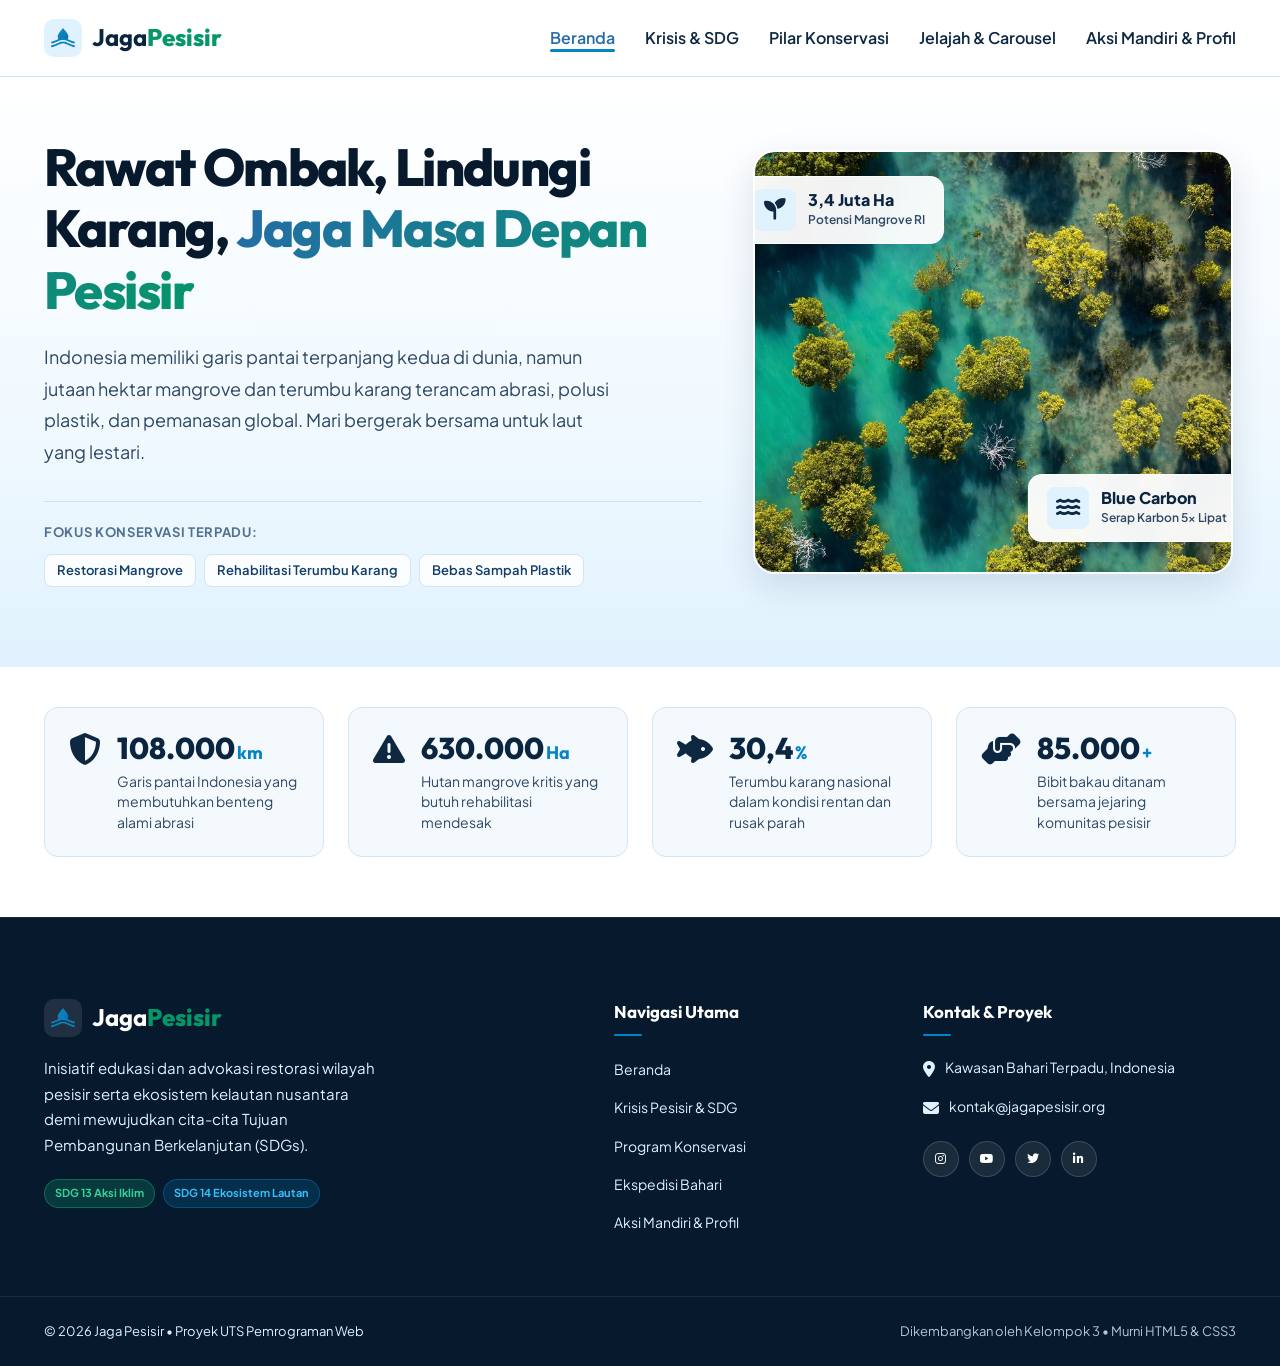
==== commit a736ee08: "small revision" ====
--- a/index.html
+++ b/index.html
@@ -42,7 +42,7 @@
   <main>
 
     <!-- SECTION 1: HERO -->
-    <section id="beranda" class="hero-section">
+    <section class="hero-section">
       <div class="container hero-grid">
 
         <div class="hero-content">
@@ -64,32 +64,30 @@
           </div>
         </div>
 
-        <div class="hero-visual">
-          <div class="hero-image-card">
-            <img
-              src="images/hero-coastal.jpg"
-              alt="Pemandangan pelestarian hutan mangrove dan ekosistem pesisir laut Indonesia"
-              class="hero-img"
-            >
-
-            <div class="floating-badge badge-top-left">
-              <span class="badge-icon-wrap" aria-hidden="true">
-                <i class="fa-solid fa-seedling"></i>
-              </span>
-              <div>
-                <strong class="badge-title">3,4 Juta Ha</strong>
-                <span class="badge-sub">Potensi Mangrove RI</span>
-              </div>
-            </div>
-
-            <div class="floating-badge badge-bottom-right">
-              <span class="badge-icon-wrap" aria-hidden="true">
-                <i class="fa-solid fa-water"></i>
-              </span>
-              <div>
-                <strong class="badge-title">Blue Carbon</strong>
-                <span class="badge-sub">Serap Karbon 5x Lipat</span>
-              </div>
+        <div class="hero-image-card">
+          <img
+            src="images/hero-coastal.jpg"
+            alt="Pemandangan pelestarian hutan mangrove dan ekosistem pesisir laut Indonesia"
+            class="hero-img"
+          >
+
+          <div class="floating-badge badge-top-left">
+            <span class="badge-icon-wrap" aria-hidden="true">
+              <i class="fa-solid fa-seedling"></i>
+            </span>
+            <div>
+              <strong class="badge-title">3,4 Juta Ha</strong>
+              <span class="badge-sub">Potensi Mangrove RI</span>
+            </div>
+          </div>
+
+          <div class="floating-badge badge-bottom-right">
+            <span class="badge-icon-wrap" aria-hidden="true">
+              <i class="fa-solid fa-water"></i>
+            </span>
+            <div>
+              <strong class="badge-title">Blue Carbon</strong>
+              <span class="badge-sub">Serap Karbon 5x Lipat</span>
             </div>
           </div>
         </div>
@@ -187,10 +185,10 @@
         </p>
 
         <div class="social-links">
-          <a href="#" target="_blank" class="social-btn" aria-label="Instagram"><i class="fa-brands fa-instagram"></i></a>
-          <a href="#" target="_blank" class="social-btn" aria-label="YouTube"><i class="fa-brands fa-youtube"></i></a>
-          <a href="#" target="_blank" class="social-btn" aria-label="X (Twitter)"><i class="fa-brands fa-twitter"></i></a>
-          <a href="#" target="_blank" class="social-btn" aria-label="LinkedIn"><i class="fa-brands fa-linkedin-in"></i></a>
+          <a href="https://instagram.com" target="_blank" rel="noopener noreferrer" class="social-btn" aria-label="Instagram"><i class="fa-brands fa-instagram"></i></a>
+          <a href="https://youtube.com" target="_blank" rel="noopener noreferrer" class="social-btn" aria-label="YouTube"><i class="fa-brands fa-youtube"></i></a>
+          <a href="https://twitter.com" target="_blank" rel="noopener noreferrer" class="social-btn" aria-label="X (Twitter)"><i class="fa-brands fa-twitter"></i></a>
+          <a href="https://linkedin.com" target="_blank" rel="noopener noreferrer" class="social-btn" aria-label="LinkedIn"><i class="fa-brands fa-linkedin-in"></i></a>
         </div>
       </div>
     </div>
--- a/css/style.css
+++ b/css/style.css
@@ -1,3 +1,7 @@
+/* 01. DESIGN SYSTEM, RESET & GLOBAL UTILITIES */
+
+/* Design tokens (CSS variables) */
+
 :root {
   --color-marine-950: #07192c;
   --color-marine-900: #0a2540;
@@ -47,7 +51,8 @@
   --transition: all 0.3s cubic-bezier(0.16, 1, 0.3, 1);
 }
 
-/* Reset & elemen dasar */
+/* Universal reset & body base styles */
+
 *,
 *::before,
 *::after {
@@ -94,7 +99,8 @@
   font-family: inherit;
 }
 
-/* Layout & utilitas */
+/* Container layout */
+
 .container {
   width: 100%;
   max-width: var(--container-max);
@@ -103,6 +109,8 @@
   padding-left: 24px;
   padding-right: 24px;
 }
+
+/* Typography, section title & gradient text */
 
 .text-center {
   text-align: center;
@@ -131,7 +139,22 @@
   line-height: 1.7;
 }
 
-/* Header & navigasi */
+.gradient-text {
+  background: linear-gradient(135deg, var(--color-marine-600) 0%, var(--color-mangrove-600) 100%);
+  -webkit-background-clip: text;
+  -webkit-text-fill-color: transparent;
+}
+
+.gradient-aqua {
+  background: linear-gradient(135deg, #38bdf8 0%, #34d399 100%);
+  -webkit-background-clip: text;
+  -webkit-text-fill-color: transparent;
+}
+
+/* KOMPONEN UTAMA (HEADER & FOOTER) */
+
+/* Header navigasi & brand logo */
+
 .site-header {
   position: sticky;
   top: 0;
@@ -183,29 +206,7 @@
   font-weight: 800;
 }
 
-/* Menu mobile: toggle via checkbox */
-.nav-toggle {
-  display: none;
-}
-
-.nav-toggle-label {
-  display: none;
-  cursor: pointer;
-  flex-direction: column;
-  justify-content: space-between;
-  width: 28px;
-  height: 20px;
-  z-index: 1010;
-}
-
-.hamburger-bar {
-  display: block;
-  height: 3px;
-  width: 100%;
-  background-color: var(--color-marine-900);
-  border-radius: 4px;
-  transition: all 0.3s ease-in-out;
-}
+/* Menu navigasi & links */
 
 .main-navigation {
   display: flex;
@@ -248,23 +249,193 @@
   width: 100%;
 }
 
-@media (max-width: 1024px) {
-  .nav-link:hover,
-  .nav-link.active {
-    background-color: var(--color-marine-100);
-    color: var(--color-marine-800);
-    padding-left: 16px;
-    border-left: 4px solid var(--color-marine-600);
-    border-radius: var(--radius-sm);
-  }
-
-  .nav-link:hover::after,
-  .nav-link.active::after {
-    display: none;
-  }
-}
-
-/* Hero */
+/* Mobile nav toggle (checkbox hack) */
+
+.nav-toggle {
+  display: none;
+}
+
+.nav-toggle-label {
+  display: none;
+  cursor: pointer;
+  flex-direction: column;
+  justify-content: space-between;
+  width: 28px;
+  height: 20px;
+  z-index: 1010;
+}
+
+.hamburger-bar {
+  display: block;
+  height: 3px;
+  width: 100%;
+  background-color: var(--color-marine-900);
+  border-radius: 4px;
+  transition: all 0.3s ease-in-out;
+}
+
+/* Footer */
+
+.site-footer {
+  background-color: var(--color-marine-950);
+  color: #ffffff;
+  padding-top: 80px;
+  border-top: 1px solid rgba(255, 255, 255, 0.08);
+}
+
+.footer-grid {
+  display: grid;
+  grid-template-columns: 2fr 1fr 1.2fr;
+  gap: 48px;
+  padding-bottom: 60px;
+}
+
+.footer-logo {
+  color: #ffffff;
+  margin-bottom: 18px;
+}
+
+.footer-logo .logo-icon {
+  background: rgba(255, 255, 255, 0.1);
+  color: var(--color-marine-400);
+}
+
+.footer-tagline {
+  font-size: 0.9375rem;
+  color: var(--color-marine-100);
+  line-height: 1.7;
+  margin-bottom: 22px;
+  max-width: 340px;
+}
+
+.sdg-mini-badges {
+  display: flex;
+  flex-wrap: wrap;
+  gap: 8px;
+}
+
+.mini-sdg {
+  font-size: 0.6875rem;
+  font-weight: 700;
+  padding: 4px 10px;
+  border-radius: var(--radius-full);
+}
+
+.sdg-13-tag {
+  background-color: rgba(16, 185, 129, 0.2);
+  color: #34d399;
+  border: 1px solid rgba(16, 185, 129, 0.4);
+}
+
+.sdg-14-tag {
+  background-color: rgba(2, 132, 199, 0.2);
+  color: #38bdf8;
+  border: 1px solid rgba(2, 132, 199, 0.4);
+}
+
+.footer-heading {
+  font-family: var(--font-heading);
+  font-size: 1.0625rem;
+  font-weight: 700;
+  color: #ffffff;
+  margin-bottom: 20px;
+  position: relative;
+  padding-bottom: 10px;
+}
+
+.footer-heading::after {
+  content: '';
+  position: absolute;
+  bottom: 0;
+  left: 0;
+  width: 28px;
+  height: 2px;
+  background-color: var(--color-marine-500);
+  border-radius: 2px;
+}
+
+.footer-links {
+  display: flex;
+  flex-direction: column;
+  gap: 12px;
+}
+
+.footer-links a {
+  font-size: 0.875rem;
+  color: var(--color-marine-100);
+  transition: transform 0.2s ease, color 0.2s ease;
+  display: inline-block;
+}
+
+.footer-links a:hover {
+  color: var(--color-marine-400);
+  transform: translateX(4px);
+}
+
+.footer-contact-item {
+  display: flex;
+  align-items: flex-start;
+  gap: 10px;
+  font-size: 0.875rem;
+  color: var(--color-marine-100);
+  line-height: 1.6;
+  margin-bottom: 14px;
+}
+
+.contact-icon {
+  font-size: 1rem;
+}
+
+.social-links {
+  display: flex;
+  gap: 10px;
+  margin-top: 20px;
+}
+
+.social-btn {
+  display: flex;
+  align-items: center;
+  justify-content: center;
+  width: 36px;
+  height: 36px;
+  border-radius: 50%;
+  background: rgba(255, 255, 255, 0.08);
+  color: #ffffff;
+  font-size: 0.75rem;
+  font-weight: 800;
+  border: 1px solid rgba(255, 255, 255, 0.15);
+  transition: var(--transition);
+}
+
+.social-btn:hover {
+  background-color: var(--color-marine-500);
+  border-color: var(--color-marine-400);
+  transform: translateY(-3px);
+}
+
+.footer-bottom {
+  border-top: 1px solid rgba(255, 255, 255, 0.08);
+  padding: 24px 0;
+  font-size: 0.8125rem;
+  color: var(--color-marine-100);
+}
+
+.footer-bottom-flex {
+  display: flex;
+  align-items: center;
+  justify-content: space-between;
+  flex-wrap: wrap;
+  gap: 14px;
+}
+
+.footer-subtext {
+  opacity: 0.8;
+}
+
+/* 03. SECTION 1: HERO SECTION (index.html) */
+
+/* Hero: konten, fokus & visual */
+
 .hero-section {
   position: relative;
   padding-top: 60px;
@@ -288,12 +459,6 @@
   color: var(--color-marine-950);
   letter-spacing: -0.03em;
   margin-bottom: 20px;
-}
-
-.gradient-text {
-  background: linear-gradient(135deg, var(--color-marine-600) 0%, var(--color-mangrove-600) 100%);
-  -webkit-background-clip: text;
-  -webkit-text-fill-color: transparent;
 }
 
 .hero-description {
@@ -338,8 +503,9 @@
 
 .hero-image-card {
   position: relative;
+  width: 100%;
   max-width: 480px;
-  margin-left: auto;
+  margin: 0 auto;
   border-radius: var(--radius-lg);
   overflow: hidden;
   box-shadow: var(--shadow-lg);
@@ -372,13 +538,11 @@
 .badge-top-left {
   top: 24px;
   left: -20px;
-  animation: floatBadgeA 5s ease-in-out infinite alternate;
 }
 
 .badge-bottom-right {
   bottom: 30px;
   right: -15px;
-  animation: floatBadgeB 6s ease-in-out infinite alternate;
 }
 
 .badge-icon-wrap {
@@ -408,6 +572,7 @@
 }
 
 /* Statistik */
+
 .stats-section {
   background-color: var(--color-bg-white);
   padding: 40px 0 60px;
@@ -464,7 +629,10 @@
   line-height: 1.45;
 }
 
-/* Ancaman pesisir */
+/* 04. SECTION 2: KRISIS & SDG (edukasi.html) */
+
+/* Ancaman pesisir (threats) */
+
 .threats-section {
   padding: 100px 0;
   background-color: var(--color-bg-light);
@@ -603,8 +771,148 @@
   color: var(--color-marine-900);
 }
 
-/* Pilar konservasi */
-.programs-section.overlapping-section {
+/* Target SDG 13 & 14 */
+
+.sdg-section {
+  padding: 100px 0;
+  background: linear-gradient(180deg, var(--color-bg-light) 0%, #eef7fc 100%);
+}
+
+.sdg-comparison-grid {
+  display: grid;
+  grid-template-columns: repeat(2, 1fr);
+  gap: 36px;
+}
+
+.sdg-column {
+  background-color: var(--color-bg-white);
+  border-radius: var(--radius-lg);
+  padding: 40px;
+  box-shadow: var(--shadow-md);
+  border: 1px solid var(--color-border);
+  transition: var(--transition);
+  position: relative;
+}
+
+.sdg-column:hover {
+  transform: translateY(-6px);
+  box-shadow: var(--shadow-lg);
+}
+
+.sdg-13-col {
+  border-top: 6px solid var(--color-mangrove-600);
+}
+
+.sdg-14-col {
+  border-top: 6px solid var(--color-marine-500);
+}
+
+.sdg-header-box {
+  margin-bottom: 20px;
+}
+
+.sdg-brand {
+  display: flex;
+  align-items: center;
+  gap: 12px;
+  margin-bottom: 12px;
+}
+
+.sdg-code {
+  font-family: var(--font-heading);
+  font-size: 1.125rem;
+  font-weight: 800;
+  padding: 4px 12px;
+  border-radius: 6px;
+  color: #ffffff;
+}
+
+.sdg-13-col .sdg-code {
+  background-color: var(--color-mangrove-600);
+}
+
+.sdg-14-col .sdg-code {
+  background-color: var(--color-marine-500);
+}
+
+.sdg-name {
+  font-size: 0.875rem;
+  font-weight: 700;
+  text-transform: uppercase;
+  letter-spacing: 0.05em;
+  color: var(--color-text-subtle);
+}
+
+.sdg-target-title {
+  font-family: var(--font-heading);
+  font-size: 1.625rem;
+  font-weight: 800;
+  color: var(--color-marine-950);
+  line-height: 1.3;
+}
+
+.sdg-summary {
+  font-size: 1rem;
+  color: var(--color-text-muted);
+  line-height: 1.65;
+  margin-bottom: 30px;
+  padding-bottom: 20px;
+  border-bottom: 1px solid var(--color-border);
+}
+
+.sdg-points {
+  display: flex;
+  flex-direction: column;
+  gap: 20px;
+}
+
+.sdg-point-item {
+  display: flex;
+  align-items: flex-start;
+  gap: 16px;
+}
+
+.point-bullet {
+  flex-shrink: 0;
+  width: 28px;
+  height: 28px;
+  border-radius: 50%;
+  display: flex;
+  align-items: center;
+  justify-content: center;
+  font-size: 0.875rem;
+  font-weight: 800;
+  margin-top: 2px;
+}
+
+.sdg-13-col .point-bullet {
+  background-color: var(--color-mangrove-100);
+  color: var(--color-mangrove-800);
+}
+
+.sdg-14-col .point-bullet {
+  background-color: var(--color-marine-100);
+  color: var(--color-marine-700);
+}
+
+.sdg-point-item strong {
+  display: block;
+  font-size: 1rem;
+  color: var(--color-marine-950);
+  margin-bottom: 4px;
+}
+
+.sdg-point-item p {
+  font-size: 0.875rem;
+  color: var(--color-text-muted);
+  line-height: 1.55;
+}
+
+/* 05. SECTION 3: PILAR KONSERVASI (panduan.html) */
+
+/* Wrapper section & container kartu */
+
+.programs-section {
   padding: 100px 0 140px;
   background-color: var(--color-bg-light);
   position: relative;
@@ -620,9 +928,10 @@
   position: relative;
 }
 
+/* Sticky cards */
+
 .stack-card {
   position: sticky;
-  top: 110px;
   background: #ffffff;
   border-radius: var(--radius-lg);
   border: 1px solid var(--color-border);
@@ -656,6 +965,8 @@
   z-index: 4;
   border-top: 5px solid #6366f1;
 }
+
+/* Isi kartu & visual */
 
 .stack-card-badge-row {
   display: flex;
@@ -756,19 +1067,27 @@
 }
 
 .visual-mangrove {
-  background: linear-gradient(135deg, var(--color-mangrove-800) 0%, var(--color-mangrove-600) 100%);
+  background-image: linear-gradient(135deg, rgba(6, 78, 59, 0.45) 0%, rgba(5, 150, 105, 0.55) 100%), url('../images/pilar-mangrove.jpg');
+  background-size: cover;
+  background-position: center;
 }
 
 .visual-coral {
-  background: linear-gradient(135deg, #0369a1 0%, #0891b2 100%);
+  background-image: linear-gradient(135deg, rgba(3, 105, 161, 0.45) 0%, rgba(8, 145, 178, 0.55) 100%), url('../images/pilar-coral.jpg');
+  background-size: cover;
+  background-position: center;
 }
 
 .visual-cleanup {
-  background: linear-gradient(135deg, #b45309 0%, #d97706 100%);
+  background-image: linear-gradient(135deg, rgba(180, 83, 9, 0.45) 0%, rgba(217, 119, 6, 0.55) 100%), url('../images/pilar-cleanup.jpg');
+  background-size: cover;
+  background-position: center;
 }
 
 .visual-community {
-  background: linear-gradient(135deg, #4338ca 0%, #6366f1 100%);
+  background-image: linear-gradient(135deg, rgba(67, 56, 202, 0.45) 0%, rgba(99, 102, 241, 0.55) 100%), url('../images/pilar-community.jpg');
+  background-size: cover;
+  background-position: center;
 }
 
 .stack-visual-icon {
@@ -795,455 +1114,10 @@
   opacity: 0.9;
 }
 
-/* Target SDG 13 & 14 */
-.sdg-section {
-  padding: 100px 0;
-  background: linear-gradient(180deg, var(--color-bg-light) 0%, #eef7fc 100%);
-}
-
-.sdg-comparison-grid {
-  display: grid;
-  grid-template-columns: repeat(2, 1fr);
-  gap: 36px;
-}
-
-.sdg-column {
-  background-color: var(--color-bg-white);
-  border-radius: var(--radius-lg);
-  padding: 40px;
-  box-shadow: var(--shadow-md);
-  border: 1px solid var(--color-border);
-  transition: var(--transition);
-  position: relative;
-}
-
-.sdg-column:hover {
-  transform: translateY(-6px);
-  box-shadow: var(--shadow-lg);
-}
-
-.sdg-13-col {
-  border-top: 6px solid var(--color-mangrove-600);
-}
-
-.sdg-14-col {
-  border-top: 6px solid var(--color-marine-500);
-}
-
-.sdg-header-box {
-  margin-bottom: 20px;
-}
-
-.sdg-brand {
-  display: flex;
-  align-items: center;
-  gap: 12px;
-  margin-bottom: 12px;
-}
-
-.sdg-code {
-  font-family: var(--font-heading);
-  font-size: 1.125rem;
-  font-weight: 800;
-  padding: 4px 12px;
-  border-radius: 6px;
-  color: #ffffff;
-}
-
-.sdg-13-col .sdg-code {
-  background-color: var(--color-mangrove-600);
-}
-
-.sdg-14-col .sdg-code {
-  background-color: var(--color-marine-500);
-}
-
-.sdg-name {
-  font-size: 0.875rem;
-  font-weight: 700;
-  text-transform: uppercase;
-  letter-spacing: 0.05em;
-  color: var(--color-text-subtle);
-}
-
-.sdg-target-title {
-  font-family: var(--font-heading);
-  font-size: 1.625rem;
-  font-weight: 800;
-  color: var(--color-marine-950);
-  line-height: 1.3;
-}
-
-.sdg-summary {
-  font-size: 1rem;
-  color: var(--color-text-muted);
-  line-height: 1.65;
-  margin-bottom: 30px;
-  padding-bottom: 20px;
-  border-bottom: 1px solid var(--color-border);
-}
-
-.sdg-points {
-  display: flex;
-  flex-direction: column;
-  gap: 20px;
-}
-
-.sdg-point-item {
-  display: flex;
-  align-items: flex-start;
-  gap: 16px;
-}
-
-.point-bullet {
-  flex-shrink: 0;
-  width: 28px;
-  height: 28px;
-  border-radius: 50%;
-  display: flex;
-  align-items: center;
-  justify-content: center;
-  font-size: 0.875rem;
-  font-weight: 800;
-  margin-top: 2px;
-}
-
-.sdg-13-col .point-bullet {
-  background-color: var(--color-mangrove-100);
-  color: var(--color-mangrove-800);
-}
-
-.sdg-14-col .point-bullet {
-  background-color: var(--color-marine-100);
-  color: var(--color-marine-700);
-}
-
-.sdg-point-item strong {
-  display: block;
-  font-size: 1rem;
-  color: var(--color-marine-950);
-  margin-bottom: 4px;
-}
-
-.sdg-point-item p {
-  font-size: 0.875rem;
-  color: var(--color-text-muted);
-  line-height: 1.55;
-}
-
-/* Checklist kebiasaan */
-.checklist-section {
-  padding: 100px 0;
-  background-color: var(--color-bg-white);
-}
-
-.checklist-card {
-  max-width: 860px;
-  margin: 0 auto;
-  background: var(--color-bg-light);
-  border-radius: var(--radius-lg);
-  border: 1px solid var(--color-border);
-  box-shadow: var(--shadow-md);
-  padding: 40px;
-}
-
-.checklist-form {
-  display: flex;
-  flex-direction: column;
-  gap: 14px;
-}
-
-.check-item {
-  display: flex;
-  align-items: center;
-  gap: 16px;
-  padding: 18px 22px;
-  background-color: #ffffff;
-  border: 2px solid var(--color-border);
-  border-radius: var(--radius-md);
-  cursor: pointer;
-  transition: all 0.25s ease;
-  user-select: none;
-}
-
-.check-item:hover {
-  border-color: var(--color-marine-400);
-  transform: translateX(4px);
-}
-
-.check-input {
-  position: absolute;
-  opacity: 0;
-  pointer-events: none;
-}
-
-.check-box-visual {
-  flex-shrink: 0;
-  width: 24px;
-  height: 24px;
-  border-radius: 6px;
-  border: 2px solid var(--color-text-subtle);
-  display: flex;
-  align-items: center;
-  justify-content: center;
-  transition: all 0.25s ease;
-  background-color: #ffffff;
-}
-
-.check-box-visual::after {
-  content: '✓';
-  font-size: 14px;
-  font-weight: 800;
-  color: #ffffff;
-  opacity: 0;
-  transform: scale(0.4);
-  transition: all 0.2s ease;
-}
-
-.check-text-content {
-  flex-grow: 1;
-}
-
-.check-text-content strong {
-  display: block;
-  font-size: 1rem;
-  color: var(--color-marine-950);
-  margin-bottom: 2px;
-  transition: color 0.2s ease;
-}
-
-.check-text-content small {
-  display: block;
-  font-size: 0.8125rem;
-  color: var(--color-text-muted);
-}
-
-.check-impact-tag {
-  flex-shrink: 0;
-  font-size: 0.75rem;
-  font-weight: 700;
-  padding: 4px 10px;
-  border-radius: var(--radius-full);
-  background-color: var(--color-marine-100);
-  color: var(--color-marine-700);
-  transition: all 0.2s ease;
-}
-
-.check-input:checked + .check-box-visual {
-  background-color: var(--color-mangrove-600);
-  border-color: var(--color-mangrove-600);
-}
-
-.check-input:checked + .check-box-visual::after {
-  opacity: 1;
-  transform: scale(1);
-}
-
-.check-input:checked ~ .check-text-content strong {
-  color: var(--color-mangrove-800);
-}
-
-.check-input:checked ~ .check-impact-tag {
-  background-color: var(--color-mangrove-100);
-  color: var(--color-mangrove-800);
-  box-shadow: 0 0 10px rgba(16, 185, 129, 0.3);
-}
-
-.check-item:has(.check-input:checked) {
-  border-color: var(--color-mangrove-500);
-  background-color: var(--color-mangrove-50);
-}
-
-.checklist-feedback {
-  margin-top: 30px;
-  padding-top: 24px;
-  border-top: 1px dashed var(--color-border);
-}
-
-.feedback-badge-box {
-  display: flex;
-  align-items: center;
-  gap: 16px;
-  padding: 18px 24px;
-  border-radius: var(--radius-md);
-  background: linear-gradient(135deg, var(--color-marine-900), var(--color-marine-800));
-  color: #ffffff;
-}
-
-.feedback-icon {
-  font-size: 2.2rem;
-}
-
-.feedback-text h4 {
-  font-family: var(--font-heading);
-  font-size: 1.125rem;
-  font-weight: 700;
-  margin-bottom: 4px;
-}
-
-.feedback-text p {
-  font-size: 0.875rem;
-  color: var(--color-marine-100);
-}
-
-/* Footer */
-.site-footer {
-  background-color: var(--color-marine-950);
-  color: #ffffff;
-  padding-top: 80px;
-  border-top: 1px solid rgba(255, 255, 255, 0.08);
-}
-
-.footer-grid {
-  display: grid;
-  grid-template-columns: 2fr 1fr 1.2fr;
-  gap: 48px;
-  padding-bottom: 60px;
-}
-
-.footer-logo {
-  color: #ffffff;
-  margin-bottom: 18px;
-}
-
-.footer-logo .logo-icon {
-  background: rgba(255, 255, 255, 0.1);
-  color: var(--color-marine-400);
-}
-
-.footer-tagline {
-  font-size: 0.9375rem;
-  color: var(--color-marine-100);
-  line-height: 1.7;
-  margin-bottom: 22px;
-  max-width: 340px;
-}
-
-.sdg-mini-badges {
-  display: flex;
-  flex-wrap: wrap;
-  gap: 8px;
-}
-
-.mini-sdg {
-  font-size: 0.6875rem;
-  font-weight: 700;
-  padding: 4px 10px;
-  border-radius: var(--radius-full);
-}
-
-.sdg-13-tag {
-  background-color: rgba(16, 185, 129, 0.2);
-  color: #34d399;
-  border: 1px solid rgba(16, 185, 129, 0.4);
-}
-
-.sdg-14-tag {
-  background-color: rgba(2, 132, 199, 0.2);
-  color: #38bdf8;
-  border: 1px solid rgba(2, 132, 199, 0.4);
-}
-
-.footer-heading {
-  font-family: var(--font-heading);
-  font-size: 1.0625rem;
-  font-weight: 700;
-  color: #ffffff;
-  margin-bottom: 20px;
-  position: relative;
-  padding-bottom: 10px;
-}
-
-.footer-heading::after {
-  content: '';
-  position: absolute;
-  bottom: 0;
-  left: 0;
-  width: 28px;
-  height: 2px;
-  background-color: var(--color-marine-500);
-  border-radius: 2px;
-}
-
-.footer-links {
-  display: flex;
-  flex-direction: column;
-  gap: 12px;
-}
-
-.footer-links a {
-  font-size: 0.875rem;
-  color: var(--color-marine-100);
-  transition: transform 0.2s ease, color 0.2s ease;
-  display: inline-block;
-}
-
-.footer-links a:hover {
-  color: var(--color-marine-400);
-  transform: translateX(4px);
-}
-
-.footer-contact-item {
-  display: flex;
-  align-items: flex-start;
-  gap: 10px;
-  font-size: 0.875rem;
-  color: var(--color-marine-100);
-  line-height: 1.6;
-  margin-bottom: 14px;
-}
-
-.contact-icon {
-  font-size: 1rem;
-}
-
-.social-links {
-  display: flex;
-  gap: 10px;
-  margin-top: 20px;
-}
-
-.social-btn {
-  display: flex;
-  align-items: center;
-  justify-content: center;
-  width: 36px;
-  height: 36px;
-  border-radius: 50%;
-  background: rgba(255, 255, 255, 0.08);
-  color: #ffffff;
-  font-size: 0.75rem;
-  font-weight: 800;
-  border: 1px solid rgba(255, 255, 255, 0.15);
-  transition: var(--transition);
-}
-
-.social-btn:hover {
-  background-color: var(--color-marine-500);
-  border-color: var(--color-marine-400);
-  transform: translateY(-3px);
-}
-
-.footer-bottom {
-  border-top: 1px solid rgba(255, 255, 255, 0.08);
-  padding: 24px 0;
-  font-size: 0.8125rem;
-  color: var(--color-marine-100);
-}
-
-.footer-bottom-flex {
-  display: flex;
-  align-items: center;
-  justify-content: space-between;
-  flex-wrap: wrap;
-  gap: 14px;
-}
-
-.footer-subtext {
-  opacity: 0.8;
-}
-
-/* Zona kedalaman laut */
+/* 06. SECTION 4: EKSPEDISI & CAROUSEL (ekspedisi.html) */
+
+/* Depth explorer */
+
 .depth-explorer-section {
   position: relative;
   min-height: 940px;
@@ -1256,27 +1130,9 @@
 .depth-explorer-bg {
   position: absolute;
   inset: 0;
-  z-index: 1;
-  background-position: center top;
-  background-repeat: no-repeat;
-  background-size: cover;
-  background-image:
-    radial-gradient(circle at 50% 15%, rgba(56, 189, 248, 0.35) 0%, transparent 60%),
-    radial-gradient(circle at 85% 75%, rgba(16, 185, 129, 0.22) 0%, transparent 50%),
-    linear-gradient(180deg, rgba(7, 25, 44, 0.82) 0%, rgba(10, 37, 64, 0.85) 60%, rgba(7, 25, 44, 0.98) 100%),
-    linear-gradient(135deg, #07192c 0%, #0d3154 50%, #07192c 100%);
-  pointer-events: none;
-}
-
-.depth-explorer-bg {
-  position: absolute;
-  inset: 0;
-  z-index: 1;
-  background-image:
-    linear-gradient(180deg, rgba(7, 25, 44, 0.75) 0%, rgba(10, 37, 64, 0.85) 60%, rgba(7, 25, 44, 0.95) 100%),
-    url('../images/depth-explorer-bg.jpg');
+  background-image: 
+  linear-gradient(180deg, rgba(7, 25, 44, 0.75) 0%, rgba(10, 37, 64, 0.85) 60%, rgba(7, 25, 44, 0.95) 100%), url('../images/depth-explorer-bg.jpg');
   background-position: center;
-  background-repeat: no-repeat;
   background-size: cover;
   pointer-events: none;
 }
@@ -1299,12 +1155,6 @@
   color: #ffffff;
   margin-bottom: 18px;
   letter-spacing: -0.02em;
-}
-
-.gradient-aqua {
-  background: linear-gradient(135deg, #38bdf8 0%, #34d399 100%);
-  -webkit-background-clip: text;
-  -webkit-text-fill-color: transparent;
 }
 
 .depth-explorer-subtitle {
@@ -1404,6 +1254,8 @@
   display: block;
   font-size: 0.9375rem;
 }
+
+/* Depth quote */
 
 .depth-quote-box {
   max-width: 840px;
@@ -1455,7 +1307,8 @@
   background: rgba(255, 255, 255, 0.2);
 }
 
-/* ona konservasi */
+/* Infinite carousel zona konservasi */
+
 .infinite-carousel-section {
   padding: 100px 0 110px;
   background: linear-gradient(180deg, var(--color-marine-950) 0%, #071f36 50%, var(--color-marine-900) 100%);
@@ -1498,7 +1351,7 @@
     transform: translateX(0);
   }
   100% {
-    transform: translateX(calc(-50% - 16px)); /* setengah track + setengah gap */
+    transform: translateX(calc(-50% - 16px));
   }
 }
 
@@ -1600,17 +1453,404 @@
   opacity: 0.85;
 }
 
+/* 07. SECTION 5: AKSI MANDIRI, PROFIL & DOKUMENTASI (tentang.html) */
+
+/* Checklist kebiasaan (aksi mandiri) */
+
+.checklist-section {
+  padding: 100px 0;
+  background-color: var(--color-bg-white);
+}
+
+.checklist-card {
+  max-width: 860px;
+  margin: 0 auto;
+  background: var(--color-bg-light);
+  border-radius: var(--radius-lg);
+  border: 1px solid var(--color-border);
+  box-shadow: var(--shadow-md);
+  padding: 40px;
+}
+
+.checklist-form {
+  display: flex;
+  flex-direction: column;
+  gap: 14px;
+}
+
+.check-item {
+  display: flex;
+  align-items: center;
+  gap: 16px;
+  padding: 18px 22px;
+  background-color: #ffffff;
+  border: 2px solid var(--color-border);
+  border-radius: var(--radius-md);
+  cursor: pointer;
+  transition: all 0.25s ease;
+  user-select: none;
+}
+
+.check-item:hover {
+  border-color: var(--color-marine-400);
+  transform: translateX(4px);
+}
+
+.check-input {
+  position: absolute;
+  opacity: 0;
+  pointer-events: none;
+}
+
+.check-box-visual {
+  flex-shrink: 0;
+  width: 24px;
+  height: 24px;
+  border-radius: 6px;
+  border: 2px solid var(--color-text-subtle);
+  display: flex;
+  align-items: center;
+  justify-content: center;
+  transition: all 0.25s ease;
+  background-color: #ffffff;
+}
+
+.check-box-visual::after {
+  content: '✓';
+  font-size: 14px;
+  font-weight: 800;
+  color: #ffffff;
+  opacity: 0;
+  transform: scale(0.4);
+  transition: all 0.2s ease;
+}
+
+.check-text-content {
+  flex-grow: 1;
+}
+
+.check-text-content strong {
+  display: block;
+  font-size: 1rem;
+  color: var(--color-marine-950);
+  margin-bottom: 2px;
+  transition: color 0.2s ease;
+}
+
+.check-text-content small {
+  display: block;
+  font-size: 0.8125rem;
+  color: var(--color-text-muted);
+}
+
+.check-impact-tag {
+  flex-shrink: 0;
+  font-size: 0.75rem;
+  font-weight: 700;
+  padding: 4px 10px;
+  border-radius: var(--radius-full);
+  background-color: var(--color-marine-100);
+  color: var(--color-marine-700);
+  transition: all 0.2s ease;
+}
+
+.check-input:checked + .check-box-visual {
+  background-color: var(--color-mangrove-600);
+  border-color: var(--color-mangrove-600);
+}
+
+.check-input:checked + .check-box-visual::after {
+  opacity: 1;
+  transform: scale(1);
+}
+
+.check-input:checked ~ .check-text-content strong {
+  color: var(--color-mangrove-800);
+}
+
+.check-input:checked ~ .check-impact-tag {
+  background-color: var(--color-mangrove-100);
+  color: var(--color-mangrove-800);
+  box-shadow: 0 0 10px rgba(16, 185, 129, 0.3);
+}
+
+.check-item:has(.check-input:checked) {
+  border-color: var(--color-mangrove-500);
+  background-color: var(--color-mangrove-50);
+}
+
+.checklist-feedback {
+  margin-top: 30px;
+  padding-top: 24px;
+  border-top: 1px dashed var(--color-border);
+}
+
+.feedback-badge-box {
+  display: flex;
+  align-items: center;
+  gap: 16px;
+  padding: 18px 24px;
+  border-radius: var(--radius-md);
+  background: linear-gradient(135deg, var(--color-marine-900), var(--color-marine-800));
+  color: #ffffff;
+}
+
+.feedback-icon {
+  font-size: 2.2rem;
+}
+
+.feedback-text h4 {
+  font-family: var(--font-heading);
+  font-size: 1.125rem;
+  font-weight: 700;
+  margin-bottom: 4px;
+}
+
+.feedback-text p {
+  font-size: 0.875rem;
+  color: var(--color-marine-100);
+}
+
+/* Profil tim */
+
+.team-section {
+  padding: 80px 0 100px;
+  background-color: var(--color-bg-light);
+}
+
+.team-grid {
+  display: flex;
+  flex-wrap: wrap;
+  justify-content: center;
+  gap: 28px;
+  margin-top: 48px;
+}
+
+.team-card {
+  flex: 1 1 280px;
+  max-width: 360px;
+  background: var(--color-bg-white);
+  border: 1px solid var(--color-border);
+  border-top: 4px solid var(--color-marine-500);
+  border-radius: var(--radius-lg);
+  box-shadow: var(--shadow-sm);
+  transition: transform 0.35s ease, box-shadow 0.35s ease, border-color 0.35s ease;
+  display: flex;
+  flex-direction: column;
+  overflow: hidden;
+}
+
+.team-card:hover {
+  transform: translateY(-6px);
+  box-shadow: var(--shadow-md);
+  border-color: var(--color-marine-400);
+  border-top-color: var(--color-marine-600);
+}
+
+.team-body {
+  padding: 28px 24px;
+  display: flex;
+  flex-direction: column;
+  flex-grow: 1;
+  width: 100%;
+  box-sizing: border-box;
+}
+
+.team-name {
+  font-family: var(--font-heading);
+  font-size: 1.2rem;
+  font-weight: 700;
+  color: var(--color-text-main);
+  margin-bottom: 6px;
+  line-height: 1.3;
+}
+
+.team-nim {
+  font-size: 0.85rem;
+  font-weight: 600;
+  color: var(--color-marine-600);
+  margin-bottom: 16px;
+  display: inline-flex;
+  align-items: center;
+  gap: 8px;
+}
+
+.team-role-desc {
+  font-size: 0.875rem;
+  color: var(--color-text-muted);
+  line-height: 1.6;
+  margin-bottom: 20px;
+}
+
+.team-skills {
+  display: flex;
+  flex-wrap: wrap;
+  gap: 8px;
+  margin-top: auto;
+}
+
+.skill-tag {
+  font-size: 0.75rem;
+  font-weight: 700;
+  background-color: var(--color-bg-light);
+  border: 1px solid var(--color-border);
+  color: var(--color-marine-800);
+  padding: 4px 12px;
+  border-radius: 4px;
+}
+
+/* Referensi */
+
+.references-section {
+  padding: 80px 0 100px;
+  background-color: var(--color-bg-white);
+}
+
+.ref-grid {
+  display: grid;
+  grid-template-columns: repeat(auto-fit, minmax(300px, 1fr));
+  gap: 28px;
+  margin-top: 48px;
+}
+
+.ref-card {
+  background: var(--color-bg-light);
+  border: 1px solid var(--color-border);
+  border-radius: var(--radius-lg);
+  padding: 28px 24px;
+  box-shadow: var(--shadow-sm);
+  transition: transform 0.35s ease, box-shadow 0.35s ease, border-color 0.35s ease;
+  display: flex;
+  flex-direction: column;
+}
+
+.ref-card:hover {
+  transform: translateY(-6px);
+  box-shadow: var(--shadow-md);
+  border-color: var(--color-marine-400);
+}
+
+.ref-card-header {
+  display: flex;
+  align-items: center;
+  gap: 14px;
+  margin-bottom: 22px;
+  padding-bottom: 16px;
+  border-bottom: 2px solid var(--color-border);
+}
+
+.ref-icon-box {
+  width: 44px;
+  height: 44px;
+  border-radius: 12px;
+  background-color: var(--color-marine-100);
+  color: var(--color-marine-700);
+  display: flex;
+  align-items: center;
+  justify-content: center;
+  font-size: 1.25rem;
+  flex-shrink: 0;
+}
+
+.ref-title {
+  font-family: var(--font-heading);
+  font-size: 1.15rem;
+  font-weight: 700;
+  color: var(--color-text-main);
+}
+
+.ref-list {
+  list-style: none;
+  padding: 0;
+  margin: 0;
+  display: flex;
+  flex-direction: column;
+  gap: 18px;
+}
+
+.ref-item {
+  display: flex;
+  align-items: flex-start;
+  gap: 12px;
+}
+
+.ref-bullet {
+  color: var(--color-mangrove-600);
+  font-size: 1.05rem;
+  margin-top: 3px;
+  flex-shrink: 0;
+}
+
+.ref-content strong {
+  display: block;
+  font-size: 0.95rem;
+  color: var(--color-text-main);
+  margin-bottom: 2px;
+}
+
+.ref-content p {
+  font-size: 0.85rem;
+  color: var(--color-text-muted);
+  line-height: 1.4;
+  margin-bottom: 4px;
+}
+
+.ref-link {
+  display: inline-flex;
+  align-items: center;
+  gap: 4px;
+  font-size: 0.8rem;
+  font-weight: 700;
+  color: var(--color-marine-600);
+  text-decoration: none;
+  transition: color 0.2s ease;
+}
+
+.ref-link:hover {
+  color: var(--color-marine-800);
+  text-decoration: underline;
+}
+
+/* 08. MEDIA QUERIES (RESPONSIVITAS) */
+
 @media (min-width: 1440px) {
+  /* Global (design system & utilitas) */
+
   :root {
     --container-max: 1320px;
   }
 
+  /* Hero & statistik */
+
   .hero-title {
     font-size: 3.75rem;
   }
 }
 
 @media (max-width: 1024px) {
+  /* Header & footer */
+
+  .nav-link:hover,
+  .nav-link.active {
+    background-color: var(--color-marine-100);
+    color: var(--color-marine-800);
+    padding-left: 16px;
+    border-left: 4px solid var(--color-marine-600);
+    border-radius: var(--radius-sm);
+  }
+
+  .nav-link:hover::after,
+  .nav-link.active::after {
+    display: none;
+  }
+
+  .footer-grid {
+    grid-template-columns: repeat(2, 1fr);
+    gap: 36px;
+  }
+
+  /* Hero & statistik */
+
   .hero-grid {
     grid-template-columns: 1fr;
     gap: 40px;
@@ -1631,22 +1871,32 @@
     margin-right: auto;
   }
 
+  .stats-grid {
+    grid-template-columns: repeat(2, 1fr);
+  }
+
+  /* Krisis & SDG */
+
   .threats-grid {
     grid-template-columns: repeat(2, 1fr);
   }
 
-  .stats-grid {
-    grid-template-columns: repeat(2, 1fr);
-  }
-
-  .footer-grid {
-    grid-template-columns: repeat(2, 1fr);
-    gap: 36px;
-  }
-
-  .depth-quote {
-    font-size: 2rem;
-  }
+  /* Pilar konservasi */
+
+  .stack-card {
+    padding: 34px 28px;
+  }
+
+  .stack-card-content {
+    grid-template-columns: 1fr;
+    gap: 28px;
+  }
+
+  .stack-card-visual {
+    height: 180px;
+  }
+
+  /* Ekspedisi & carousel */
 
   .depth-cards-grid {
     grid-template-columns: repeat(2, 1fr);
@@ -1659,17 +1909,8 @@
     width: 100%;
   }
 
-  .stack-card-content {
-    grid-template-columns: 1fr;
-    gap: 28px;
-  }
-
-  .stack-card {
-    padding: 34px 28px;
-  }
-
-  .stack-card-visual {
-    height: 180px;
+  .depth-quote {
+    font-size: 2rem;
   }
 
   .carousel-card {
@@ -1679,43 +1920,17 @@
 }
 
 @media (max-width: 768px) {
-  .depth-explorer-section {
-    min-height: auto;
-    padding: 70px 0 90px;
-  }
-
-  .depth-explorer-title {
-    font-size: 2.1rem;
-  }
-
-  .depth-cards-grid {
-    grid-template-columns: 1fr;
-    max-width: 520px;
-    margin: 0 auto 50px;
-  }
-
-  .depth-tier-3 {
-    grid-column: span 1;
-    max-width: none;
-  }
-
-  .depth-quote {
-    font-size: 1.65rem;
-    line-height: 1.4;
-  }
-
-  .depth-quote-pill {
-    padding: 8px 16px;
-    font-size: 0.85rem;
-  }
-
-  .nav-toggle-label {
-    display: flex;
-  }
+  /* Global (design system & utilitas) */
+
+  .section-title {
+    font-size: 1.875rem;
+  }
+
+  /* Header & footer */
 
   .main-navigation {
     position: absolute;
-    top: 76px;
+    top: 68px;
     left: 0;
     width: 100%;
     background-color: #ffffff;
@@ -1725,7 +1940,7 @@
     display: none;
     flex-direction: column;
     align-items: stretch;
-    animation: slideNav 0.3s ease forwards;
+    animation: slideNav 0.3s ease;
   }
 
   @keyframes slideNav {
@@ -1739,22 +1954,6 @@
     }
   }
 
-  .nav-toggle:checked ~ .main-navigation {
-    display: flex;
-  }
-
-  .nav-toggle:checked ~ .nav-toggle-label .hamburger-bar:nth-child(1) {
-    transform: translateY(8px) rotate(45deg);
-  }
-
-  .nav-toggle:checked ~ .nav-toggle-label .hamburger-bar:nth-child(2) {
-    opacity: 0;
-  }
-
-  .nav-toggle:checked ~ .nav-toggle-label .hamburger-bar:nth-child(3) {
-    transform: translateY(-8px) rotate(-45deg);
-  }
-
   .nav-menu {
     flex-direction: column;
     align-items: stretch;
@@ -1767,14 +1966,33 @@
     padding: 10px 0;
     font-size: 1rem;
     border-bottom: 1px solid var(--color-bg-light);
-  }
+    transition: all 0.3s ease;
+  }
+
+  .nav-toggle-label {
+    display: flex;
+  }
+
+  .nav-toggle:checked ~ .main-navigation {
+    display: flex;
+  }
+
+  .nav-toggle:checked ~ .nav-toggle-label .hamburger-bar:nth-child(1) {
+    transform: translateY(8px) rotate(45deg);
+  }
+
+  .nav-toggle:checked ~ .nav-toggle-label .hamburger-bar:nth-child(2) {
+    opacity: 0;
+  }
+
+  .nav-toggle:checked ~ .nav-toggle-label .hamburger-bar:nth-child(3) {
+    transform: translateY(-8px) rotate(-45deg);
+  }
+
+  /* Hero & statistik */
 
   .hero-title {
     font-size: 2.5rem;
-  }
-
-  .section-title {
-    font-size: 1.875rem;
   }
 
   .badge-top-left {
@@ -1787,6 +2005,14 @@
     bottom: 20px;
   }
 
+  /* Krisis & SDG */
+
+  .sdg-comparison-grid {
+    grid-template-columns: 1fr;
+  }
+
+  /* Pilar konservasi */
+
   .stack-card {
     padding: 30px 24px;
   }
@@ -1799,11 +2025,41 @@
 
   .stack-card-community { top: 155px; }
 
+  /* Ekspedisi & carousel */
+
+  .depth-explorer-section {
+    min-height: auto;
+    padding: 70px 0 90px;
+  }
+
+  .depth-explorer-title {
+    font-size: 2.1rem;
+  }
+
+  .depth-cards-grid {
+    grid-template-columns: 1fr;
+    max-width: 520px;
+    margin: 0 auto 50px;
+  }
+
+  .depth-tier-3 {
+    grid-column: span 1;
+    max-width: none;
+  }
+
+  .depth-quote {
+    font-size: 1.65rem;
+    line-height: 1.4;
+  }
+
+  .depth-quote-pill {
+    padding: 8px 16px;
+    font-size: 0.85rem;
+  }
+
   .carousel-track { animation-duration: 32s; }
 
-  .sdg-comparison-grid {
-    grid-template-columns: 1fr;
-  }
+  /* Aksi mandiri, profil & referensi */
 
   .checklist-card {
     padding: 24px;
@@ -1811,6 +2067,8 @@
 }
 
 @media (max-width: 480px) {
+  /* Global (design system & utilitas) */
+
   html {
     font-size: 15px;
   }
@@ -1820,9 +2078,24 @@
     padding-right: 16px;
   }
 
+  /* Header & footer */
+
   .header-container {
     height: 68px;
   }
+
+  .footer-grid {
+    grid-template-columns: 1fr;
+    gap: 32px;
+  }
+
+  .footer-bottom-flex {
+    flex-direction: column;
+    text-align: center;
+    gap: 10px;
+  }
+
+  /* Hero & statistik */
 
   .hero-section {
     padding-top: 40px;
@@ -1861,17 +2134,75 @@
     gap: 16px;
   }
 
+  /* Krisis & SDG */
+
   .threats-grid {
     grid-template-columns: 1fr;
   }
 
-  .threat-card {
-    padding: 24px 20px;
-  }
-
   .sdg-column {
     padding: 28px 20px;
   }
+
+  /* Pilar konservasi */
+
+  .stack-card {
+    padding: 24px 18px;
+    top: 75px;
+  }
+
+  .stack-card-mangrove { top: 70px; }
+
+  .stack-card-coral { top: 90px; }
+
+  .stack-card-cleanup { top: 110px; }
+
+  .stack-card-community { top: 130px; }
+
+  .stack-title {
+    font-size: 1.35rem;
+  }
+
+  .stack-metrics-grid {
+    grid-template-columns: 1fr;
+    gap: 10px;
+  }
+
+  /* Ekspedisi & carousel */
+
+  .depth-explorer-section {
+    padding: 50px 0 70px;
+  }
+
+  .depth-explorer-title {
+    font-size: 1.7rem;
+  }
+
+  .depth-card {
+    padding: 24px 18px;
+  }
+
+  .depth-quote {
+    font-size: 1.45rem;
+  }
+
+  .depth-quote-pills {
+    flex-direction: column;
+    width: 100%;
+  }
+
+  .depth-quote-pill {
+    width: 100%;
+    justify-content: center;
+  }
+
+  .carousel-card {
+    width: 85vw;
+    min-height: 410px;
+    padding: 24px 20px;
+  }
+
+  /* Aksi mandiri, profil & referensi */
 
   .check-item {
     flex-direction: column;
@@ -1882,81 +2213,26 @@
   .check-impact-tag {
     align-self: flex-start;
   }
-
-  .footer-grid {
-    grid-template-columns: 1fr;
-    gap: 32px;
-  }
-
-  .footer-bottom-flex {
-    flex-direction: column;
-    text-align: center;
-    gap: 10px;
-  }
-
-  .depth-explorer-section {
-    padding: 50px 0 70px;
-  }
-
-  .depth-explorer-title {
-    font-size: 1.7rem;
-  }
-
-  .depth-card {
-    padding: 24px 18px;
-  }
-
-  .depth-quote {
-    font-size: 1.45rem;
-  }
-
-  .depth-quote-pills {
-    flex-direction: column;
-    width: 100%;
-  }
-
-  .depth-quote-pill {
-    width: 100%;
-    justify-content: center;
-  }
-
-  .stack-card {
-    padding: 24px 18px;
-    top: 75px;
-  }
-
-  .stack-card-mangrove { top: 70px; }
-
-  .stack-card-coral { top: 90px; }
-
-  .stack-card-cleanup { top: 110px; }
-
-  .stack-card-community { top: 130px; }
-
-  .stack-title {
-    font-size: 1.35rem;
-  }
-
-  .stack-metrics-grid {
-    grid-template-columns: 1fr;
-    gap: 10px;
-  }
-
-  .carousel-card {
-    width: 85vw;
-    min-height: 410px;
-    padding: 24px 20px;
-  }
 }
 
 @media (max-width: 375px) {
+  /* Global (design system & utilitas) */
+
+  .section-title {
+    font-size: 1.625rem;
+  }
+
+  /* Hero & statistik */
+
   .hero-title {
     font-size: 1.85rem;
   }
 
-  .section-title {
+  .stat-number {
     font-size: 1.625rem;
   }
+
+  /* Pilar konservasi */
 
   .stack-card {
     padding: 20px 16px;
@@ -1964,216 +2240,16 @@
 
   .stack-title {
     font-size: 1.25rem;
+  }
+
+  /* Ekspedisi & carousel */
+
+  .depth-quote {
+    font-size: 1.3rem;
   }
 
   .carousel-card {
     padding: 20px 16px;
     min-height: 390px;
   }
-
-  .depth-quote {
-    font-size: 1.3rem;
-  }
-
-  .stat-number {
-    font-size: 1.625rem;
-  }
-}
-
-/* Profil tim */
-.team-section {
-  padding: 80px 0 100px;
-  background-color: var(--color-bg-light);
-}
-
-.team-grid {
-  display: flex;
-  flex-wrap: wrap;
-  justify-content: center;
-  gap: 28px;
-  margin-top: 48px;
-}
-
-.team-card {
-  flex: 1 1 280px;
-  max-width: 360px;
-  background: var(--color-bg-white);
-  border: 1px solid var(--color-border);
-  border-top: 4px solid var(--color-marine-500);
-  border-radius: var(--radius-lg);
-  box-shadow: var(--shadow-sm);
-  transition: transform 0.35s ease, box-shadow 0.35s ease, border-color 0.35s ease;
-  display: flex;
-  flex-direction: column;
-  overflow: hidden;
-}
-
-.team-card:hover {
-  transform: translateY(-6px);
-  box-shadow: var(--shadow-md);
-  border-color: var(--color-marine-400);
-  border-top-color: var(--color-marine-600);
-}
-
-.team-body {
-  padding: 28px 24px;
-  display: flex;
-  flex-direction: column;
-  flex-grow: 1;
-  width: 100%;
-  box-sizing: border-box;
-}
-
-.team-name {
-  font-family: var(--font-heading);
-  font-size: 1.2rem;
-  font-weight: 700;
-  color: var(--color-text-main);
-  margin-bottom: 6px;
-  line-height: 1.3;
-}
-
-.team-nim {
-  font-size: 0.85rem;
-  font-weight: 600;
-  color: var(--color-marine-600);
-  margin-bottom: 16px;
-  display: inline-flex;
-  align-items: center;
-  gap: 8px;
-}
-
-.team-role-desc {
-  font-size: 0.875rem;
-  color: var(--color-text-muted);
-  line-height: 1.6;
-  margin-bottom: 20px;
-}
-
-.team-skills {
-  display: flex;
-  flex-wrap: wrap;
-  gap: 8px;
-  margin-top: auto;
-}
-
-.skill-tag {
-  font-size: 0.75rem;
-  font-weight: 700;
-  background-color: var(--color-bg-light);
-  border: 1px solid var(--color-border);
-  color: var(--color-marine-800);
-  padding: 4px 12px;
-  border-radius: 4px;
-}
-
-/* Referensi */
-.references-section {
-  padding: 80px 0 100px;
-  background-color: var(--color-bg-white);
-}
-
-.ref-grid {
-  display: grid;
-  grid-template-columns: repeat(auto-fit, minmax(300px, 1fr));
-  gap: 28px;
-  margin-top: 48px;
-}
-
-.ref-card {
-  background: var(--color-bg-light);
-  border: 1px solid var(--color-border);
-  border-radius: var(--radius-lg);
-  padding: 28px 24px;
-  box-shadow: var(--shadow-sm);
-  transition: transform 0.35s ease, box-shadow 0.35s ease, border-color 0.35s ease;
-  display: flex;
-  flex-direction: column;
-}
-
-.ref-card:hover {
-  transform: translateY(-6px);
-  box-shadow: var(--shadow-md);
-  border-color: var(--color-marine-400);
-}
-
-.ref-card-header {
-  display: flex;
-  align-items: center;
-  gap: 14px;
-  margin-bottom: 22px;
-  padding-bottom: 16px;
-  border-bottom: 2px solid var(--color-border);
-}
-
-.ref-icon-box {
-  width: 44px;
-  height: 44px;
-  border-radius: 12px;
-  background-color: var(--color-marine-100);
-  color: var(--color-marine-700);
-  display: flex;
-  align-items: center;
-  justify-content: center;
-  font-size: 1.25rem;
-  flex-shrink: 0;
-}
-
-.ref-title {
-  font-family: var(--font-heading);
-  font-size: 1.15rem;
-  font-weight: 700;
-  color: var(--color-text-main);
-}
-
-.ref-list {
-  list-style: none;
-  padding: 0;
-  margin: 0;
-  display: flex;
-  flex-direction: column;
-  gap: 18px;
-}
-
-.ref-item {
-  display: flex;
-  align-items: flex-start;
-  gap: 12px;
-}
-
-.ref-bullet {
-  color: var(--color-mangrove-600);
-  font-size: 1.05rem;
-  margin-top: 3px;
-  flex-shrink: 0;
-}
-
-.ref-content strong {
-  display: block;
-  font-size: 0.95rem;
-  color: var(--color-text-main);
-  margin-bottom: 2px;
-}
-
-.ref-content p {
-  font-size: 0.85rem;
-  color: var(--color-text-muted);
-  line-height: 1.4;
-  margin-bottom: 4px;
-}
-
-.ref-link {
-  display: inline-flex;
-  align-items: center;
-  gap: 4px;
-  font-size: 0.8rem;
-  font-weight: 700;
-  color: var(--color-marine-600);
-  text-decoration: none;
-  transition: color 0.2s ease;
-}
-
-.ref-link:hover {
-  color: var(--color-marine-800);
-  text-decoration: underline;
 }
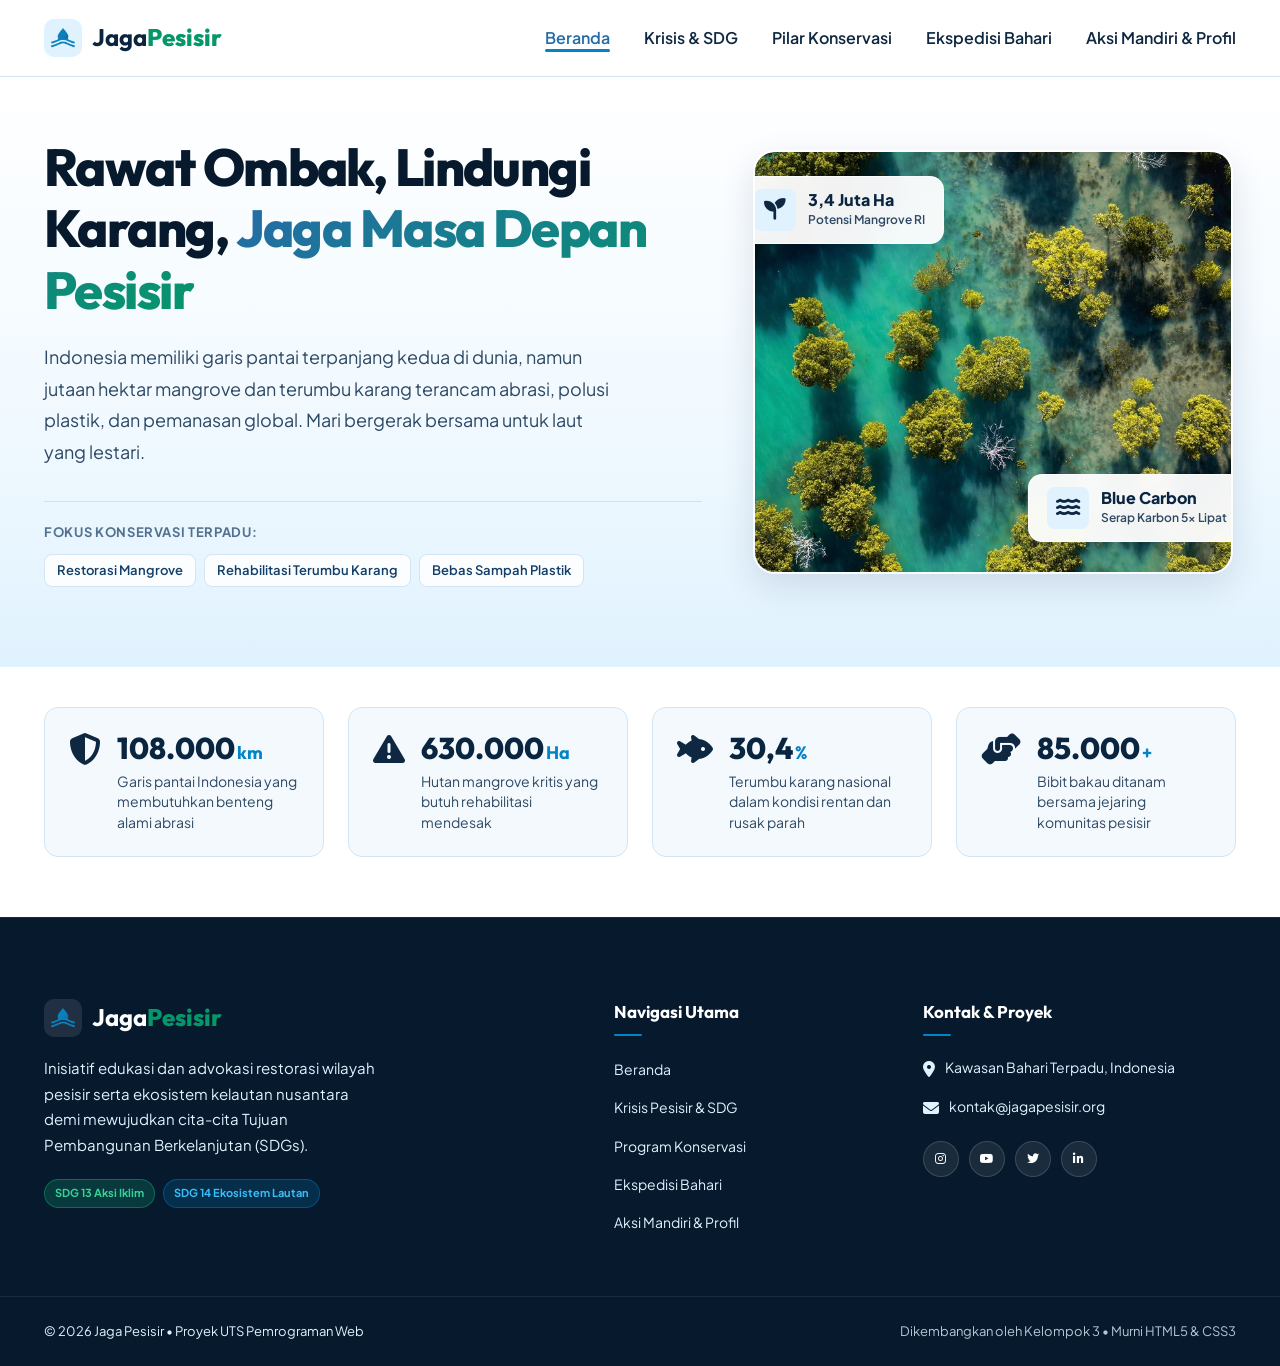
==== commit 82a7a6be: "revisi footer dan css" ====
--- a/index.html
+++ b/index.html
@@ -32,7 +32,7 @@
           <li class="nav-item"><a href="index.html" class="nav-link active">Beranda</a></li>
           <li class="nav-item"><a href="edukasi.html" class="nav-link">Krisis & SDG</a></li>
           <li class="nav-item"><a href="panduan.html" class="nav-link">Pilar Konservasi</a></li>
-          <li class="nav-item"><a href="ekspedisi.html" class="nav-link">Jelajah & Carousel</a></li>
+          <li class="nav-item"><a href="ekspedisi.html" class="nav-link">Ekspedisi Bahari
           <li class="nav-item"><a href="tentang.html" class="nav-link">Aksi Mandiri & Profil</a></li>
         </ul>
       </nav>
@@ -146,7 +146,7 @@
 
   <footer class="site-footer">
     <div class="container footer-grid">
-      <div class="footer-col-main">
+      <div>
         <a href="index.html" class="brand-logo footer-logo" aria-label="Beranda Jaga Pesisir">
           <img src="images/logo-icon.png" alt="Logo Jaga Pesisir" class="logo-icon">
           <span class="logo-text">Jaga<strong>Pesisir</strong></span>
@@ -160,7 +160,7 @@
         </div>
       </div>
 
-      <div class="footer-col">
+      <div>
         <h4 class="footer-heading">Navigasi Utama</h4>
         <ul class="footer-links">
           <li><a href="index.html">Beranda</a></li>
@@ -171,7 +171,7 @@
         </ul>
       </div>
 
-      <div class="footer-col">
+      <div>
         <h4 class="footer-heading">Kontak & Proyek</h4>
 
         <p class="footer-contact-item">
--- a/css/style.css
+++ b/css/style.css
@@ -48,7 +48,7 @@
   --radius-md: 14px;
   --radius-lg: 22px;
   --radius-full: 9999px;
-  --transition: all 0.3s cubic-bezier(0.16, 1, 0.3, 1);
+  --transition: all 0.3s ease-out;
 }
 
 /* Universal reset & body base styles */
@@ -62,8 +62,6 @@
 }
 
 html {
-  font-size: 16px;
-  scroll-behavior: smooth;
   scroll-padding-top: 80px;
 }
 
@@ -76,8 +74,7 @@
   overflow-x: hidden;
 }
 
-img,
-svg {
+img {
   display: block;
   max-width: 100%;
 }
@@ -224,7 +221,9 @@
   color: var(--color-text-main);
   text-decoration: none;
   font-weight: 600;
-  transition: color 0.3s ease;
+  background-color: transparent;
+  border-left: 4px solid transparent;
+  transition: all 0.3s ease;
 }
 
 .nav-link::after {
@@ -1829,12 +1828,11 @@
 
 @media (max-width: 1024px) {
   /* Header & footer */
-
   .nav-link:hover,
   .nav-link.active {
     background-color: var(--color-marine-100);
     color: var(--color-marine-800);
-    padding-left: 16px;
+    padding-left: 8px;
     border-left: 4px solid var(--color-marine-600);
     border-radius: var(--radius-sm);
   }
